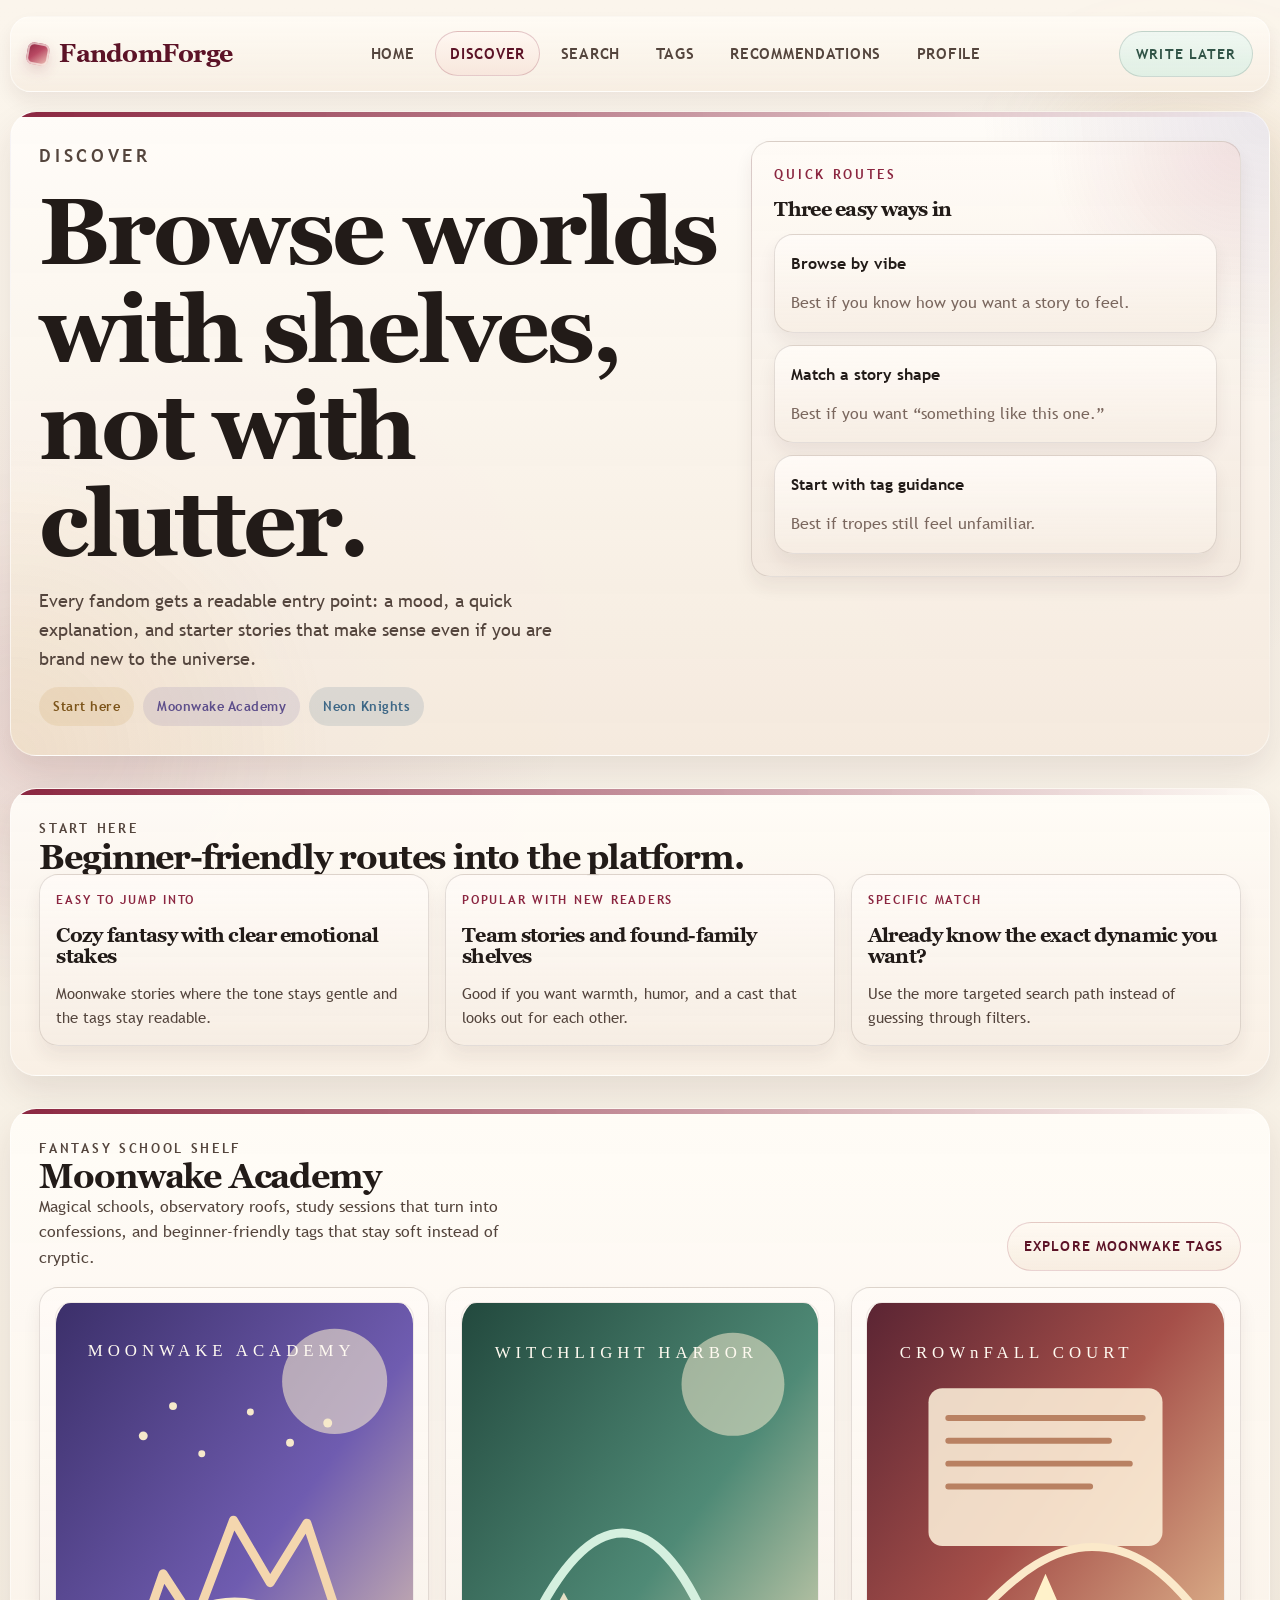
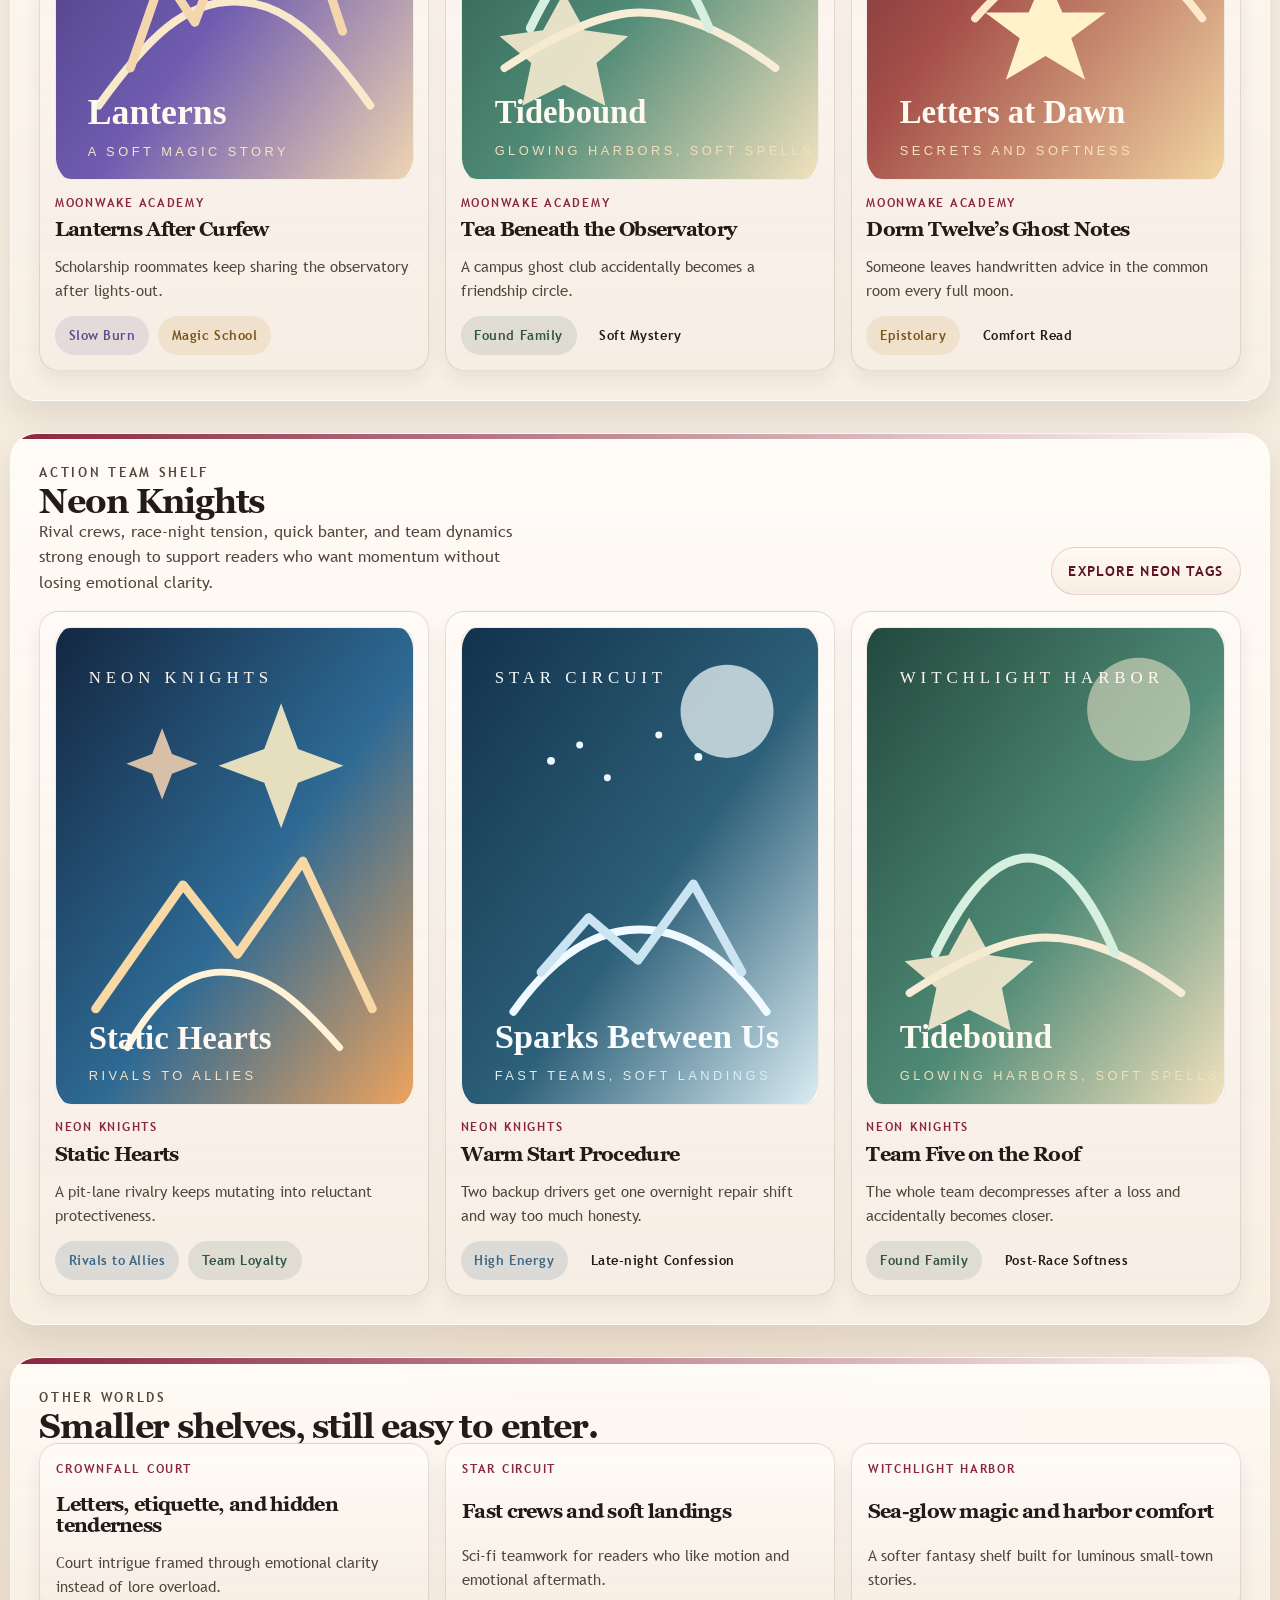
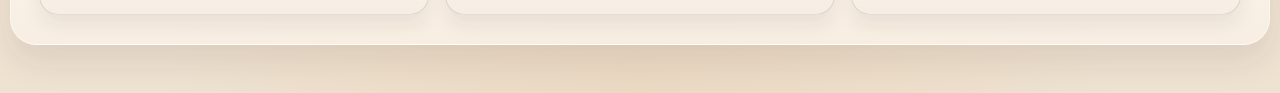
==== discover.html @ 16ec608e "feat(discover): add multi-fandom browse screen and beginner-friendly collection rows" ====
<!DOCTYPE html>
<html lang="en">
  <head>
    <meta charset="utf-8">
    <meta name="viewport" content="width=device-width, initial-scale=1">
    <title>FandomForge | Discover</title>
    <meta
      name="description"
      content="Discover curated fandoms, shelves, and entry paths inside the FandomForge prototype."
    >
    <meta name="theme-color" content="#8e2130">
    <link rel="icon" href="assets/icons/favicon.svg" type="image/svg+xml">
    <link rel="stylesheet" href="styles/main.css">
  </head>
  <body class="prototype-body page-discover">
    <a class="skip-link" href="#main">Skip to content</a>

    <div class="prototype-shell">
      <header class="app-topbar">
        <a class="brand-mark" href="index.html">FandomForge</a>
        <nav class="site-nav" aria-label="Primary">
          <a class="nav-link" href="index.html">Home</a>
          <a class="nav-link is-active" href="discover.html" aria-current="page">Discover</a>
          <a class="nav-link" href="search.html">Search</a>
          <a class="nav-link" href="tags.html">Tags</a>
          <a class="nav-link" href="recommendations.html">Recommendations</a>
          <a class="nav-link" href="profile.html">Profile</a>
        </nav>
        <a class="utility-cta" href="profile.html#write-later">Write later</a>
      </header>

      <main id="main" class="app-main">
        <section class="page-intro">
          <div class="hero-layout">
            <div class="hero-copy">
              <p class="page-kicker">Discover</p>
              <h1>Browse worlds with shelves, not with clutter.</h1>
              <p class="page-summary">
                Every fandom gets a readable entry point: a mood, a quick explanation, and starter
                stories that make sense even if you are brand new to the universe.
              </p>
              <div class="chip-row">
                <a class="chip chip--gold" href="#start-here">Start here</a>
                <a class="chip chip--lavender" href="#moonwake">Moonwake Academy</a>
                <a class="chip chip--sky" href="#neon-knights">Neon Knights</a>
              </div>
            </div>

            <aside class="hero-card">
              <p class="eyebrow">Quick routes</p>
              <h2>Three easy ways in</h2>
              <div class="stack-list">
                <a class="list-card" href="search-theme.html#cozy-results">
                  <strong>Browse by vibe</strong>
                  <span class="visually-muted">Best if you know how you want a story to feel.</span>
                </a>
                <a class="list-card" href="search-similar.html#specific-results">
                  <strong>Match a story shape</strong>
                  <span class="visually-muted">Best if you want “something like this one.”</span>
                </a>
                <a class="list-card" href="tags.html#new-to-tags">
                  <strong>Start with tag guidance</strong>
                  <span class="visually-muted">Best if tropes still feel unfamiliar.</span>
                </a>
              </div>
            </aside>
          </div>
        </section>

        <section id="start-here" class="page-band" aria-labelledby="starter-title">
          <div class="shelf-head">
            <div>
              <p class="eyebrow">Start Here</p>
              <h2 id="starter-title">Beginner-friendly routes into the platform.</h2>
            </div>
          </div>

          <div class="collection-grid">
            <a class="collection-card" href="search-theme.html#cozy-results">
              <p class="card-kicker">Easy to jump into</p>
              <h3>Cozy fantasy with clear emotional stakes</h3>
              <p class="card-copy">Moonwake stories where the tone stays gentle and the tags stay readable.</p>
            </a>
            <a class="collection-card" href="search-theme.html#found-family-results">
              <p class="card-kicker">Popular with new readers</p>
              <h3>Team stories and found-family shelves</h3>
              <p class="card-copy">Good if you want warmth, humor, and a cast that looks out for each other.</p>
            </a>
            <a class="collection-card" href="search-similar.html#specific-results">
              <p class="card-kicker">Specific match</p>
              <h3>Already know the exact dynamic you want?</h3>
              <p class="card-copy">Use the more targeted search path instead of guessing through filters.</p>
            </a>
          </div>
        </section>

        <section id="moonwake" class="page-block story-shelf" aria-labelledby="moonwake-title">
          <div class="shelf-head">
            <div>
              <p class="eyebrow">Fantasy School Shelf</p>
              <h2 id="moonwake-title">Moonwake Academy</h2>
              <p class="section-copy">
                Magical schools, observatory roofs, study sessions that turn into confessions, and
                beginner-friendly tags that stay soft instead of cryptic.
              </p>
            </div>
            <a class="button-link button-link--secondary" href="tags.html#magic-school">Explore Moonwake tags</a>
          </div>

          <div class="story-grid">
            <a class="story-card" href="story.html#moonwake-story">
              <div class="story-cover">
                <img src="assets/covers/cover-moonwake-lanterns.svg" alt="Cover art for Lanterns After Curfew">
              </div>
              <div class="story-title-row">
                <p class="story-kicker">Moonwake Academy</p>
                <h3>Lanterns After Curfew</h3>
              </div>
              <p class="story-copy">Scholarship roommates keep sharing the observatory after lights-out.</p>
              <div class="meta-pills">
                <span class="meta-pill chip--lavender">Slow Burn</span>
                <span class="meta-pill chip--gold">Magic School</span>
              </div>
            </a>
            <a class="story-card" href="story.html#moonwake-story">
              <div class="story-cover">
                <img src="assets/covers/cover-witchlight-tide.svg" alt="Cover art for Tea Beneath the Observatory">
              </div>
              <div class="story-title-row">
                <p class="story-kicker">Moonwake Academy</p>
                <h3>Tea Beneath the Observatory</h3>
              </div>
              <p class="story-copy">A campus ghost club accidentally becomes a friendship circle.</p>
              <div class="meta-pills">
                <span class="meta-pill chip--forest">Found Family</span>
                <span class="meta-pill">Soft Mystery</span>
              </div>
            </a>
            <a class="story-card" href="story.html#moonwake-story">
              <div class="story-cover">
                <img src="assets/covers/cover-crownfall-letters.svg" alt="Cover art for Dorm Twelve's Ghost Notes">
              </div>
              <div class="story-title-row">
                <p class="story-kicker">Moonwake Academy</p>
                <h3>Dorm Twelve&rsquo;s Ghost Notes</h3>
              </div>
              <p class="story-copy">Someone leaves handwritten advice in the common room every full moon.</p>
              <div class="meta-pills">
                <span class="meta-pill chip--gold">Epistolary</span>
                <span class="meta-pill">Comfort Read</span>
              </div>
            </a>
          </div>
        </section>

        <section id="neon-knights" class="page-block story-shelf" aria-labelledby="neon-title">
          <div class="shelf-head">
            <div>
              <p class="eyebrow">Action Team Shelf</p>
              <h2 id="neon-title">Neon Knights</h2>
              <p class="section-copy">
                Rival crews, race-night tension, quick banter, and team dynamics strong enough to
                support readers who want momentum without losing emotional clarity.
              </p>
            </div>
            <a class="button-link button-link--secondary" href="tags.html#team-rivalry">Explore Neon tags</a>
          </div>

          <div class="story-grid">
            <a class="story-card" href="story.html#neon-story">
              <div class="story-cover">
                <img src="assets/covers/cover-neon-rivalry.svg" alt="Cover art for Static Hearts">
              </div>
              <div class="story-title-row">
                <p class="story-kicker">Neon Knights</p>
                <h3>Static Hearts</h3>
              </div>
              <p class="story-copy">A pit-lane rivalry keeps mutating into reluctant protectiveness.</p>
              <div class="meta-pills">
                <span class="meta-pill chip--sky">Rivals to Allies</span>
                <span class="meta-pill chip--forest">Team Loyalty</span>
              </div>
            </a>
            <a class="story-card" href="story.html#neon-story">
              <div class="story-cover">
                <img src="assets/covers/cover-starcircuit-sparks.svg" alt="Cover art for Warm Start Procedure">
              </div>
              <div class="story-title-row">
                <p class="story-kicker">Neon Knights</p>
                <h3>Warm Start Procedure</h3>
              </div>
              <p class="story-copy">Two backup drivers get one overnight repair shift and way too much honesty.</p>
              <div class="meta-pills">
                <span class="meta-pill chip--sky">High Energy</span>
                <span class="meta-pill">Late-night Confession</span>
              </div>
            </a>
            <a class="story-card" href="story.html#neon-story">
              <div class="story-cover">
                <img src="assets/covers/cover-witchlight-tide.svg" alt="Cover art for Team Five on the Roof">
              </div>
              <div class="story-title-row">
                <p class="story-kicker">Neon Knights</p>
                <h3>Team Five on the Roof</h3>
              </div>
              <p class="story-copy">The whole team decompresses after a loss and accidentally becomes closer.</p>
              <div class="meta-pills">
                <span class="meta-pill chip--forest">Found Family</span>
                <span class="meta-pill">Post-Race Softness</span>
              </div>
            </a>
          </div>
        </section>

        <section class="page-panel" aria-labelledby="other-worlds-title">
          <div class="shelf-head">
            <div>
              <p class="eyebrow">Other Worlds</p>
              <h2 id="other-worlds-title">Smaller shelves, still easy to enter.</h2>
            </div>
          </div>

          <div class="collection-grid">
            <a id="crownfall-court" class="collection-card" href="search-theme.html#cozy-results">
              <p class="card-kicker">Crownfall Court</p>
              <h3>Letters, etiquette, and hidden tenderness</h3>
              <p class="card-copy">Court intrigue framed through emotional clarity instead of lore overload.</p>
            </a>
            <a id="star-circuit" class="collection-card" href="search-similar.html#specific-results">
              <p class="card-kicker">Star Circuit</p>
              <h3>Fast crews and soft landings</h3>
              <p class="card-copy">Sci-fi teamwork for readers who like motion and emotional aftermath.</p>
            </a>
            <a id="witchlight-harbor" class="collection-card" href="search-theme.html#cozy-results">
              <p class="card-kicker">Witchlight Harbor</p>
              <h3>Sea-glow magic and harbor comfort</h3>
              <p class="card-copy">A softer fantasy shelf built for luminous small-town stories.</p>
            </a>
          </div>
        </section>
      </main>

      <nav class="mobile-dock" aria-label="Primary">
        <a class="dock-link" href="index.html">Home</a>
        <a class="dock-link is-active" href="discover.html" aria-current="page">Discover</a>
        <a class="dock-link" href="search.html">Search</a>
        <a class="dock-link" href="tags.html">Tags</a>
        <a class="dock-link" href="recommendations.html">Recs</a>
        <a class="dock-link" href="profile.html">Profile</a>
      </nav>
    </div>
  </body>
</html>
---- styles/main.css ----
@font-face {
  font-family: "Concordia Serif";
  src: url("../assets/fonts/concordia-serif-regular.ttf") format("truetype");
  font-weight: 400;
  font-style: normal;
  font-display: swap;
}

@font-face {
  font-family: "Concordia Serif";
  src: url("../assets/fonts/concordia-serif-bold.ttf") format("truetype");
  font-weight: 700;
  font-style: normal;
  font-display: swap;
}

@font-face {
  font-family: "Forge Sans";
  src: url("../assets/fonts/concordia-sans-regular.ttf") format("truetype");
  font-weight: 400;
  font-style: normal;
  font-display: swap;
}

@font-face {
  font-family: "Forge Sans";
  src: url("../assets/fonts/concordia-sans-bold.ttf") format("truetype");
  font-weight: 700;
  font-style: normal;
  font-display: swap;
}

:root {
  --paper: #f6efe3;
  --paper-strong: #f0e5d1;
  --paper-deep: #e3d0b8;
  --surface: rgba(255, 251, 246, 0.88);
  --surface-strong: #fff9f2;
  --surface-muted: rgba(250, 243, 235, 0.92);
  --ink: #221b18;
  --ink-soft: #54453d;
  --ink-muted: #7a675e;
  --accent: #8b2640;
  --accent-deep: #5c1327;
  --accent-fade: rgba(139, 38, 64, 0.12);
  --forest: #315447;
  --forest-fade: rgba(49, 84, 71, 0.12);
  --gold: #c79242;
  --gold-fade: rgba(199, 146, 66, 0.14);
  --sky: #3d6786;
  --sky-fade: rgba(61, 103, 134, 0.14);
  --lavender: #7264a6;
  --lavender-fade: rgba(114, 100, 166, 0.14);
  --line: rgba(66, 47, 38, 0.14);
  --line-strong: rgba(66, 47, 38, 0.25);
  --shadow-lg: 0 28px 70px rgba(56, 34, 31, 0.14);
  --shadow-md: 0 16px 34px rgba(56, 34, 31, 0.1);
  --shadow-sm: 0 10px 18px rgba(56, 34, 31, 0.07);
  --radius-xl: 1.65rem;
  --radius-lg: 1.2rem;
  --radius-md: 0.9rem;
  --radius-sm: 0.55rem;
  --content-width: 78rem;
  --gutter: clamp(1rem, 2vw, 1.5rem);
  --section-gap: clamp(1.15rem, 2.6vw, 2rem);
  --display-size: clamp(2.9rem, 8vw, 5.9rem);
  --title-size: clamp(2rem, 5vw, 3.5rem);
  --heading-size: clamp(1.4rem, 3vw, 2.1rem);
  --subheading-size: clamp(1.05rem, 2vw, 1.28rem);
  --body-size: 1rem;
  --small-size: 0.9rem;
  --transition: 220ms ease;
}

*,
*::before,
*::after {
  box-sizing: border-box;
}

html {
  scroll-behavior: smooth;
}

body {
  margin: 0;
  min-height: 100vh;
  background:
    radial-gradient(circle at 15% 20%, rgba(139, 38, 64, 0.11), transparent 24rem),
    radial-gradient(circle at 85% 12%, rgba(61, 103, 134, 0.1), transparent 20rem),
    radial-gradient(circle at 50% 100%, rgba(199, 146, 66, 0.1), transparent 30rem),
    linear-gradient(180deg, #fbf5ec 0%, var(--paper) 52%, #efe2d1 100%);
  color: var(--ink);
  font-family: "Forge Sans", "Trebuchet MS", sans-serif;
  font-size: var(--body-size);
  line-height: 1.6;
  -webkit-font-smoothing: antialiased;
  text-rendering: optimizeLegibility;
}

body::before,
body::after {
  content: "";
  position: fixed;
  z-index: -1;
  pointer-events: none;
}

body::before {
  inset: auto auto 0 -8rem;
  width: 20rem;
  height: 20rem;
  border-radius: 50%;
  background: rgba(139, 38, 64, 0.08);
  filter: blur(4rem);
}

body::after {
  inset: 5rem -4rem auto auto;
  width: 18rem;
  height: 18rem;
  border-radius: 38% 62% 55% 45% / 35% 43% 57% 65%;
  background: rgba(199, 146, 66, 0.12);
  filter: blur(3rem);
}

img {
  display: block;
  max-width: 100%;
}

a {
  color: inherit;
}

p,
ul,
ol,
dl,
blockquote {
  margin: 0;
}

h1,
h2,
h3,
h4 {
  margin: 0;
  font-family: "Concordia Serif", Georgia, serif;
  font-weight: 700;
  line-height: 1.03;
  letter-spacing: -0.035em;
}

ul,
ol {
  padding-left: 1.25rem;
}

:focus-visible {
  outline: 3px solid rgba(139, 38, 64, 0.3);
  outline-offset: 0.2rem;
}

.skip-link {
  position: absolute;
  left: 1rem;
  top: -4rem;
  z-index: 20;
  padding: 0.8rem 1rem;
  border-radius: var(--radius-sm);
  background: var(--accent-deep);
  color: #fff8f1;
  text-decoration: none;
  transition: top var(--transition);
}

.skip-link:focus {
  top: 1rem;
}

.prototype-shell {
  width: min(100% - 1.2rem, calc(var(--content-width) + 1.2rem));
  margin: 0 auto;
  padding: 1rem 0 6.5rem;
}

.app-topbar {
  position: sticky;
  top: 0.65rem;
  z-index: 15;
  display: flex;
  align-items: center;
  justify-content: space-between;
  gap: 1rem;
  margin-bottom: 1.2rem;
  padding: 0.85rem 1rem;
  border: 1px solid rgba(255, 255, 255, 0.5);
  border-radius: calc(var(--radius-xl) - 0.35rem);
  background:
    linear-gradient(180deg, rgba(255, 251, 245, 0.93), rgba(246, 237, 225, 0.9));
  box-shadow: var(--shadow-sm);
  backdrop-filter: blur(0.9rem);
}

.brand-mark {
  display: inline-flex;
  align-items: center;
  gap: 0.7rem;
  color: var(--accent-deep);
  font-family: "Concordia Serif", Georgia, serif;
  font-size: 1.55rem;
  font-weight: 700;
  letter-spacing: -0.03em;
  text-decoration: none;
}

.brand-mark::before {
  content: "";
  width: 1.35rem;
  height: 1.35rem;
  border-radius: 0.4rem;
  background:
    linear-gradient(135deg, var(--accent) 0%, #b94963 45%, #f4d2c2 100%);
  box-shadow:
    inset 0 0 0 2px rgba(255, 249, 242, 0.65),
    0 0.3rem 0.85rem rgba(139, 38, 64, 0.18);
  transform: rotate(10deg);
}

.site-nav {
  display: none;
  align-items: center;
  gap: 0.3rem;
  flex-wrap: wrap;
}

.nav-link,
.dock-link {
  display: inline-flex;
  align-items: center;
  justify-content: center;
  min-height: 2.5rem;
  padding: 0.6rem 0.9rem;
  border: 1px solid transparent;
  border-radius: 999px;
  color: var(--ink-soft);
  font-size: 0.92rem;
  font-weight: 700;
  letter-spacing: 0.05em;
  text-decoration: none;
  text-transform: uppercase;
  transition:
    background-color var(--transition),
    border-color var(--transition),
    color var(--transition),
    transform var(--transition);
}

.nav-link:hover,
.nav-link:focus-visible,
.dock-link:hover,
.dock-link:focus-visible {
  color: var(--accent-deep);
  border-color: rgba(139, 38, 64, 0.2);
  background: var(--accent-fade);
  transform: translateY(-1px);
}

.nav-link.is-active,
.dock-link.is-active {
  color: var(--accent-deep);
  border-color: rgba(139, 38, 64, 0.22);
  background:
    linear-gradient(180deg, rgba(255, 247, 241, 0.95), rgba(247, 230, 220, 0.95));
}

.utility-cta {
  display: inline-flex;
  align-items: center;
  justify-content: center;
  min-height: 2.7rem;
  padding: 0.7rem 1rem;
  border: 1px solid rgba(49, 84, 71, 0.18);
  border-radius: 999px;
  background:
    linear-gradient(180deg, rgba(239, 247, 241, 0.96), rgba(222, 239, 228, 0.9));
  color: var(--forest);
  font-size: 0.86rem;
  font-weight: 700;
  letter-spacing: 0.08em;
  text-decoration: none;
  text-transform: uppercase;
  white-space: nowrap;
}

.utility-cta:hover,
.utility-cta:focus-visible {
  border-color: rgba(49, 84, 71, 0.32);
  background:
    linear-gradient(180deg, rgba(239, 247, 241, 1), rgba(214, 233, 221, 0.95));
}

.app-main {
  display: grid;
  gap: var(--section-gap);
}

.page-intro,
.page-panel,
.page-block,
.page-band {
  position: relative;
  overflow: hidden;
  padding: clamp(1.2rem, 2.6vw, 1.8rem);
  border: 1px solid rgba(255, 255, 255, 0.45);
  border-radius: var(--radius-xl);
  background:
    linear-gradient(180deg, rgba(255, 252, 247, 0.94), rgba(248, 239, 228, 0.9));
  box-shadow: var(--shadow-md);
}

.page-intro::before,
.page-panel::before,
.page-block::before,
.page-band::before {
  content: "";
  position: absolute;
  inset: 0 auto auto 0;
  width: 100%;
  height: 0.33rem;
  background: linear-gradient(90deg, var(--accent), rgba(139, 38, 64, 0));
}

.page-intro {
  display: grid;
  gap: 1rem;
  min-height: min(30rem, calc(100svh - 7rem));
  align-content: end;
  background:
    radial-gradient(circle at top right, rgba(114, 100, 166, 0.14), transparent 18rem),
    radial-gradient(circle at bottom left, rgba(199, 146, 66, 0.12), transparent 20rem),
    linear-gradient(180deg, rgba(255, 252, 248, 0.96), rgba(244, 233, 220, 0.92));
}

.page-kicker,
.eyebrow {
  color: var(--accent);
  font-size: 0.84rem;
  font-weight: 700;
  letter-spacing: 0.2em;
  text-transform: uppercase;
}

.page-intro h1,
.hero-copy h1 {
  max-width: 11ch;
  font-size: var(--display-size);
}

.page-summary,
.hero-copy p,
.panel-copy p {
  max-width: 60ch;
  color: var(--ink-soft);
  font-size: clamp(1.02rem, 1.7vw, 1.14rem);
}

.page-panel h2,
.page-block h2,
.page-band h2,
.section-title {
  font-size: var(--heading-size);
  color: var(--ink);
}

.section-copy {
  color: var(--ink-soft);
  max-width: 62ch;
}

.placeholder-stack,
.stack-list,
.chapter-list,
.comment-list,
.meta-list,
.tag-guide-list,
.badge-row,
.story-stat-grid,
.stat-grid,
.helper-stack {
  display: grid;
  gap: 0.75rem;
}

.placeholder-stack p,
.stack-list > *,
.chapter-item,
.comment-card,
.guide-card,
.list-card,
.stat-card,
.helper-card {
  padding: 0.95rem 1rem;
  border: 1px solid var(--line);
  border-radius: var(--radius-md);
  background: rgba(255, 249, 243, 0.82);
}

.hero-layout,
.split-layout,
.two-column,
.story-layout,
.profile-layout,
.results-head {
  display: grid;
  gap: 1rem;
}

.hero-card,
.spotlight-card,
.onboarding-card,
.fandom-card,
.story-card,
.result-card,
.profile-card,
.tag-group,
.collection-card,
.mood-card,
.chapter-item,
.comment-card,
.list-card,
.guide-card,
.detail-card,
.mini-panel {
  display: grid;
  gap: 0.85rem;
  padding: 1rem;
  border: 1px solid var(--line);
  border-radius: var(--radius-lg);
  background:
    linear-gradient(180deg, rgba(255, 251, 247, 0.96), rgba(246, 237, 227, 0.86));
  box-shadow: var(--shadow-sm);
}

.hero-card,
.spotlight-card,
.onboarding-card {
  padding: clamp(1rem, 2.6vw, 1.4rem);
}

.hero-card {
  background:
    radial-gradient(circle at top right, rgba(139, 38, 64, 0.12), transparent 12rem),
    linear-gradient(180deg, rgba(255, 251, 246, 0.97), rgba(243, 233, 223, 0.9));
}

.hero-copy,
.panel-copy {
  display: grid;
  gap: 0.85rem;
}

.pill-row,
.chip-row,
.tag-cloud,
.meta-pills,
.quick-links,
.badge-row {
  display: flex;
  flex-wrap: wrap;
  gap: 0.55rem;
}

.chip,
.tag-chip,
.meta-pill,
.badge-chip {
  display: inline-flex;
  align-items: center;
  justify-content: center;
  min-height: 2.2rem;
  padding: 0.5rem 0.8rem;
  border: 1px solid transparent;
  border-radius: 999px;
  font-size: 0.84rem;
  font-weight: 700;
  letter-spacing: 0.04em;
  text-decoration: none;
}

.chip,
.tag-chip {
  background: var(--accent-fade);
  color: var(--accent-deep);
}

.chip--forest {
  background: var(--forest-fade);
  color: var(--forest);
}

.chip--gold {
  background: var(--gold-fade);
  color: #7c541a;
}

.chip--sky {
  background: var(--sky-fade);
  color: var(--sky);
}

.chip--lavender {
  background: var(--lavender-fade);
  color: #5d4e8b;
}

.tag-chip:hover,
.tag-chip:focus-visible,
.chip:hover,
.chip:focus-visible {
  border-color: rgba(139, 38, 64, 0.18);
}

.shelf,
.story-shelf,
.collection-shelf,
.tag-section {
  display: grid;
  gap: 1rem;
}

.shelf-head,
.results-head,
.section-head {
  display: flex;
  flex-wrap: wrap;
  align-items: end;
  justify-content: space-between;
  gap: 0.7rem;
}

.shelf-head p,
.section-head p {
  color: var(--ink-soft);
}

.shelf-grid,
.story-grid,
.fandom-grid,
.collection-grid,
.results-grid,
.comment-grid,
.profile-grid,
.mood-grid,
.tag-groups {
  display: grid;
  gap: 1rem;
}

.story-card {
  padding: 0.9rem;
  text-decoration: none;
  color: inherit;
  transition: transform var(--transition), box-shadow var(--transition), border-color var(--transition);
}

.story-card:hover,
.story-card:focus-visible,
.fandom-card:hover,
.fandom-card:focus-visible,
.collection-card:hover,
.collection-card:focus-visible,
.mood-card:hover,
.mood-card:focus-visible {
  transform: translateY(-2px);
  border-color: rgba(139, 38, 64, 0.24);
  box-shadow: var(--shadow-md);
}

.collection-card,
.mood-card,
.list-card {
  color: inherit;
  text-decoration: none;
}

.story-cover,
.hero-illustration,
.avatar-wrap,
.crest-wrap {
  overflow: hidden;
  border-radius: calc(var(--radius-lg) - 0.2rem);
  border: 1px solid rgba(66, 47, 38, 0.08);
  background: #fffaf5;
}

.story-cover img,
.hero-illustration img,
.avatar-wrap img,
.crest-wrap img {
  width: 100%;
  height: auto;
}

.story-card h3,
.fandom-card h3,
.collection-card h3,
.mood-card h3,
.profile-card h3,
.tag-group h3,
.hero-card h2,
.spotlight-card h2 {
  font-size: var(--subheading-size);
  color: var(--ink);
}

.story-kicker,
.card-kicker,
.fandom-badge,
.result-kicker {
  color: var(--accent);
  font-size: 0.78rem;
  font-weight: 700;
  letter-spacing: 0.14em;
  text-transform: uppercase;
}

.story-title-row,
.fandom-head,
.result-head {
  display: grid;
  gap: 0.35rem;
}

.story-meta,
.card-meta,
.result-meta,
.fandom-meta,
.profile-meta {
  color: var(--ink-muted);
  font-size: 0.92rem;
}

.story-copy,
.result-copy,
.fandom-copy,
.card-copy {
  color: var(--ink-soft);
  font-size: 0.95rem;
}

.fandom-card {
  position: relative;
  overflow: hidden;
  text-decoration: none;
  color: inherit;
}

.fandom-card::after {
  content: "";
  position: absolute;
  inset: auto -1.8rem -1.8rem auto;
  width: 8rem;
  height: 8rem;
  border-radius: 50%;
  background: rgba(255, 255, 255, 0.32);
}

.fandom-card--moonwake {
  background:
    radial-gradient(circle at top right, rgba(114, 100, 166, 0.18), transparent 13rem),
    linear-gradient(180deg, rgba(247, 243, 255, 0.98), rgba(231, 224, 250, 0.92));
}

.fandom-card--neon {
  background:
    radial-gradient(circle at top right, rgba(61, 103, 134, 0.18), transparent 12rem),
    linear-gradient(180deg, rgba(240, 247, 255, 0.98), rgba(220, 235, 246, 0.92));
}

.fandom-card--crownfall {
  background:
    radial-gradient(circle at top right, rgba(199, 146, 66, 0.16), transparent 12rem),
    linear-gradient(180deg, rgba(255, 248, 238, 0.98), rgba(247, 231, 206, 0.92));
}

.fandom-card--star {
  background:
    radial-gradient(circle at top right, rgba(61, 103, 134, 0.16), transparent 12rem),
    linear-gradient(180deg, rgba(239, 248, 252, 0.98), rgba(215, 232, 243, 0.92));
}

.fandom-card--witchlight {
  background:
    radial-gradient(circle at top right, rgba(49, 84, 71, 0.18), transparent 12rem),
    linear-gradient(180deg, rgba(242, 251, 246, 0.98), rgba(220, 238, 229, 0.92));
}

.result-card {
  padding: 1rem;
}

.detail-card,
.note-box {
  padding: 1rem;
  border: 1px solid var(--line);
  border-radius: var(--radius-lg);
  background: rgba(255, 250, 245, 0.9);
}

.note-box {
  background: var(--forest-fade);
  color: var(--forest);
}

.chapter-item {
  grid-template-columns: auto 1fr auto;
  align-items: center;
}

.chapter-count {
  color: var(--accent);
  font-family: "Concordia Serif", Georgia, serif;
  font-size: 1.3rem;
  font-weight: 700;
}

.chapter-item a {
  color: var(--accent-deep);
  font-weight: 700;
  text-decoration: none;
}

.avatar-wrap {
  width: 6.2rem;
  height: 6.2rem;
  border-radius: 1.2rem;
}

.stat-grid {
  grid-template-columns: repeat(2, minmax(0, 1fr));
}

.stat-card strong,
.big-number,
.metric-value {
  color: var(--accent-deep);
  font-family: "Concordia Serif", Georgia, serif;
  font-size: clamp(1.7rem, 4vw, 2.6rem);
  line-height: 1;
}

.stat-card span,
.metric-label {
  color: var(--ink-muted);
  font-size: 0.92rem;
  text-transform: uppercase;
  letter-spacing: 0.08em;
}

.mobile-dock {
  position: fixed;
  left: 50%;
  bottom: 0.7rem;
  z-index: 16;
  display: grid;
  grid-template-columns: repeat(6, minmax(0, 1fr));
  gap: 0.4rem;
  width: min(100% - 0.8rem, 32rem);
  padding: 0.5rem;
  border: 1px solid rgba(255, 255, 255, 0.42);
  border-radius: 1.2rem;
  background:
    linear-gradient(180deg, rgba(255, 251, 246, 0.94), rgba(242, 233, 222, 0.92));
  box-shadow: var(--shadow-md);
  backdrop-filter: blur(0.9rem);
  transform: translateX(-50%);
}

.dock-link {
  min-height: 2.9rem;
  padding: 0.55rem 0.3rem;
  font-size: 0.72rem;
}

.empty-card {
  padding: 1rem;
  border: 1px dashed var(--line-strong);
  border-radius: var(--radius-md);
  color: var(--ink-muted);
}

.visually-muted {
  color: var(--ink-muted);
}

.button-link {
  display: inline-flex;
  align-items: center;
  justify-content: center;
  min-height: 2.8rem;
  padding: 0.75rem 1rem;
  border: 1px solid rgba(139, 38, 64, 0.18);
  border-radius: 999px;
  background:
    linear-gradient(180deg, rgba(139, 38, 64, 0.96), rgba(109, 23, 47, 0.94));
  color: #fff8f0;
  font-size: 0.88rem;
  font-weight: 700;
  letter-spacing: 0.08em;
  text-decoration: none;
  text-transform: uppercase;
  transition:
    background-color var(--transition),
    border-color var(--transition),
    transform var(--transition);
}

.button-link:hover,
.button-link:focus-visible {
  transform: translateY(-1px);
}

.button-link--secondary {
  background:
    linear-gradient(180deg, rgba(255, 250, 243, 0.96), rgba(247, 236, 223, 0.9));
  color: var(--accent-deep);
}

.action-row,
.profile-preview {
  display: flex;
  flex-wrap: wrap;
  gap: 0.8rem;
  align-items: center;
}

.profile-preview {
  align-items: stretch;
}

.story-cover img {
  aspect-ratio: 18 / 24;
  object-fit: cover;
}

.avatar-wrap {
  flex-shrink: 0;
}

.progress-track {
  width: 100%;
  height: 0.5rem;
  border-radius: 999px;
  background: rgba(66, 47, 38, 0.08);
  overflow: hidden;
}

.progress-fill {
  display: block;
  height: 100%;
  border-radius: inherit;
  background: linear-gradient(90deg, var(--accent), #c66078);
}

.progress-fill--sky {
  background: linear-gradient(90deg, var(--sky), #67a4d0);
}

.progress-fill--gold {
  background: linear-gradient(90deg, #b77a2c, #dfb16c);
}

@media (min-width: 62rem) {
  .site-nav {
    display: flex;
  }

  .mobile-dock {
    display: none;
  }

  .prototype-shell {
    padding-bottom: 3rem;
  }

  .hero-layout,
  .split-layout,
  .results-head,
  .story-layout,
  .profile-layout {
    grid-template-columns: minmax(0, 1.35fr) minmax(18rem, 0.95fr);
    align-items: start;
  }

  .two-column {
    grid-template-columns: repeat(2, minmax(0, 1fr));
  }

  .shelf-grid,
  .story-grid,
  .collection-grid,
  .results-grid,
  .profile-grid,
  .mood-grid {
    grid-template-columns: repeat(3, minmax(0, 1fr));
  }

  .fandom-grid {
    grid-template-columns: repeat(5, minmax(0, 1fr));
  }

  .tag-groups {
    grid-template-columns: repeat(2, minmax(0, 1fr));
  }

  .comment-grid {
    grid-template-columns: repeat(2, minmax(0, 1fr));
  }
}

@media (max-width: 61.99rem) {
  .app-topbar {
    top: 0.5rem;
    padding: 0.8rem;
  }

  .utility-cta {
    display: none;
  }

  .page-intro {
    min-height: auto;
  }
}

@media (max-width: 40rem) {
  .prototype-shell {
    width: min(100% - 0.5rem, calc(var(--content-width) + 0.5rem));
    padding-top: 0.5rem;
  }

  .app-topbar {
    margin-bottom: 0.9rem;
    border-radius: 1.1rem;
  }

  .brand-mark {
    font-size: 1.32rem;
  }

  .page-intro,
  .page-panel,
  .page-block,
  .page-band {
    padding: 1rem;
    border-radius: 1.1rem;
  }

  .page-intro h1,
  .hero-copy h1 {
    max-width: none;
  }

  .story-grid,
  .shelf-grid,
  .collection-grid,
  .results-grid,
  .comment-grid,
  .profile-grid,
  .mood-grid,
  .tag-groups,
  .stat-grid,
  .fandom-grid {
    grid-template-columns: 1fr;
  }

  .chapter-item {
    grid-template-columns: 1fr;
    gap: 0.5rem;
  }
}

@media (prefers-reduced-motion: reduce) {
  html {
    scroll-behavior: auto;
  }

  *,
  *::before,
  *::after {
    animation-duration: 0ms !important;
    animation-iteration-count: 1 !important;
    transition-duration: 0ms !important;
  }
}
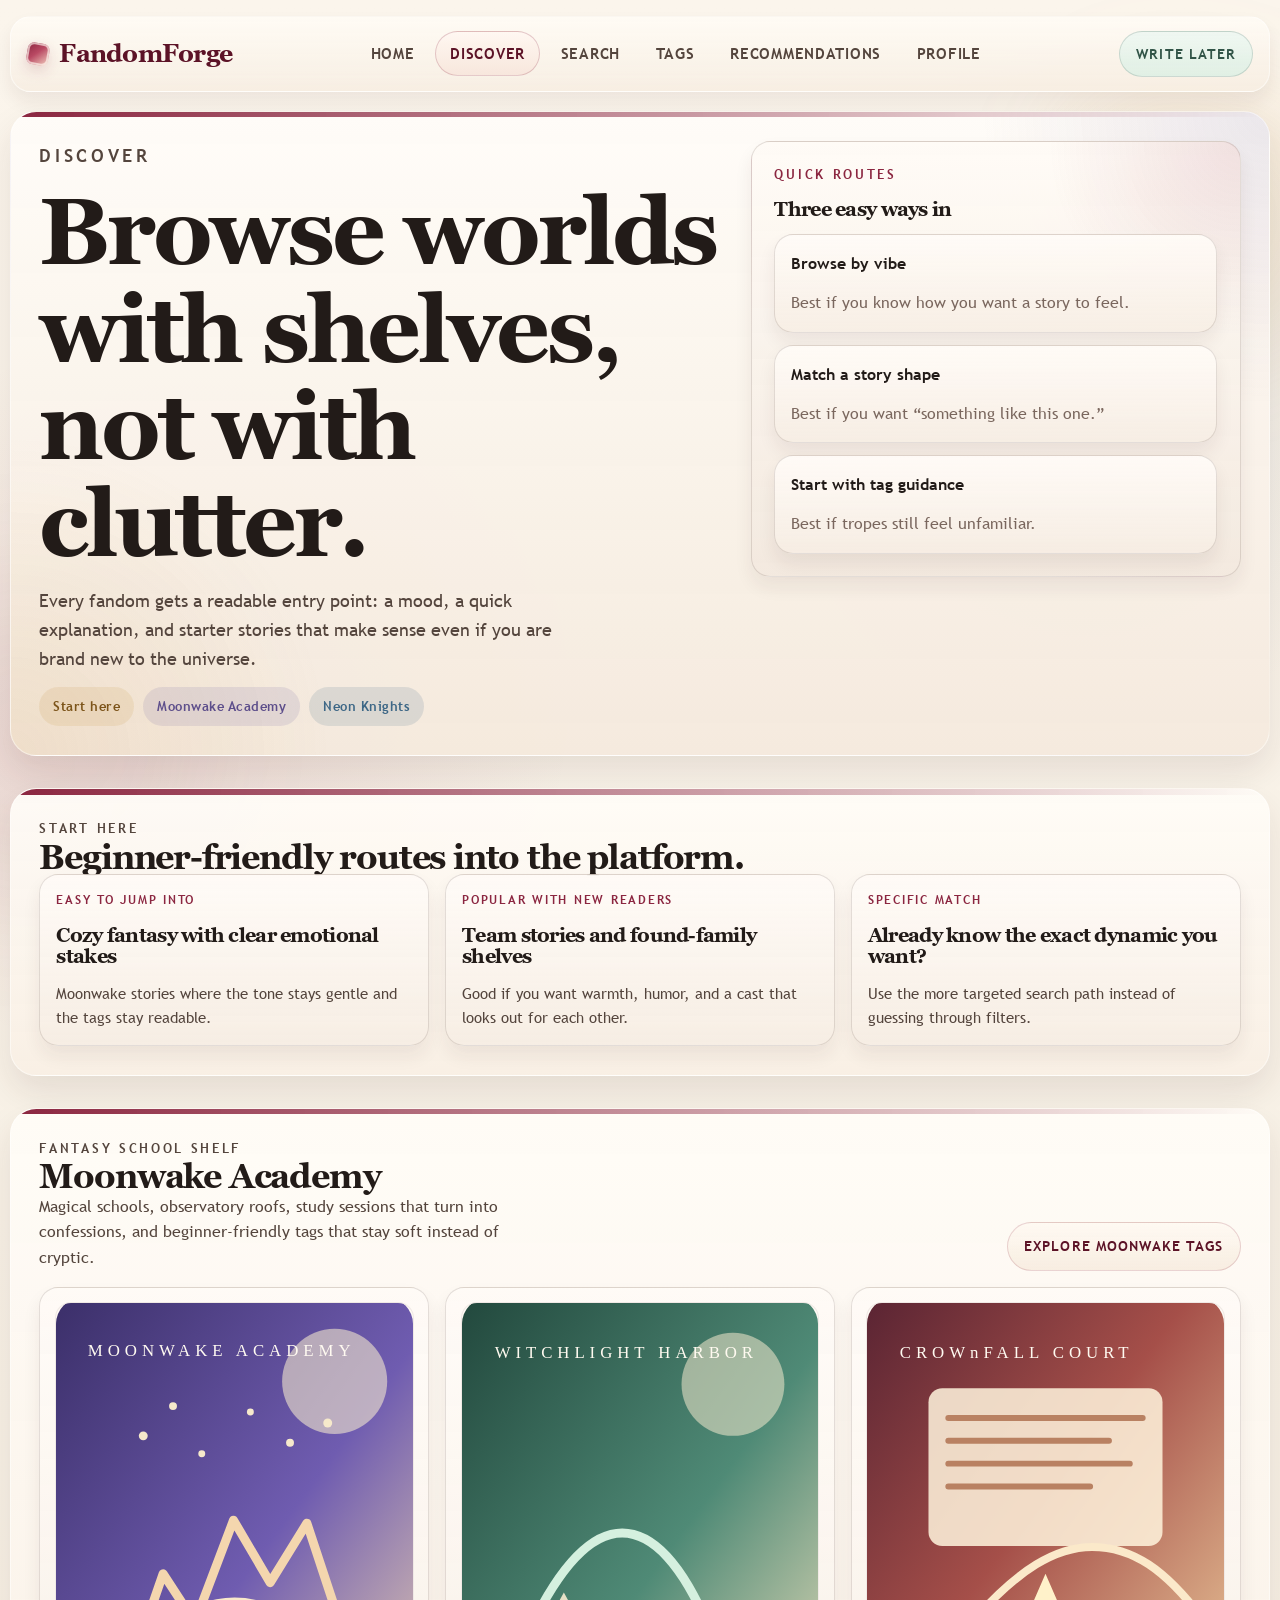
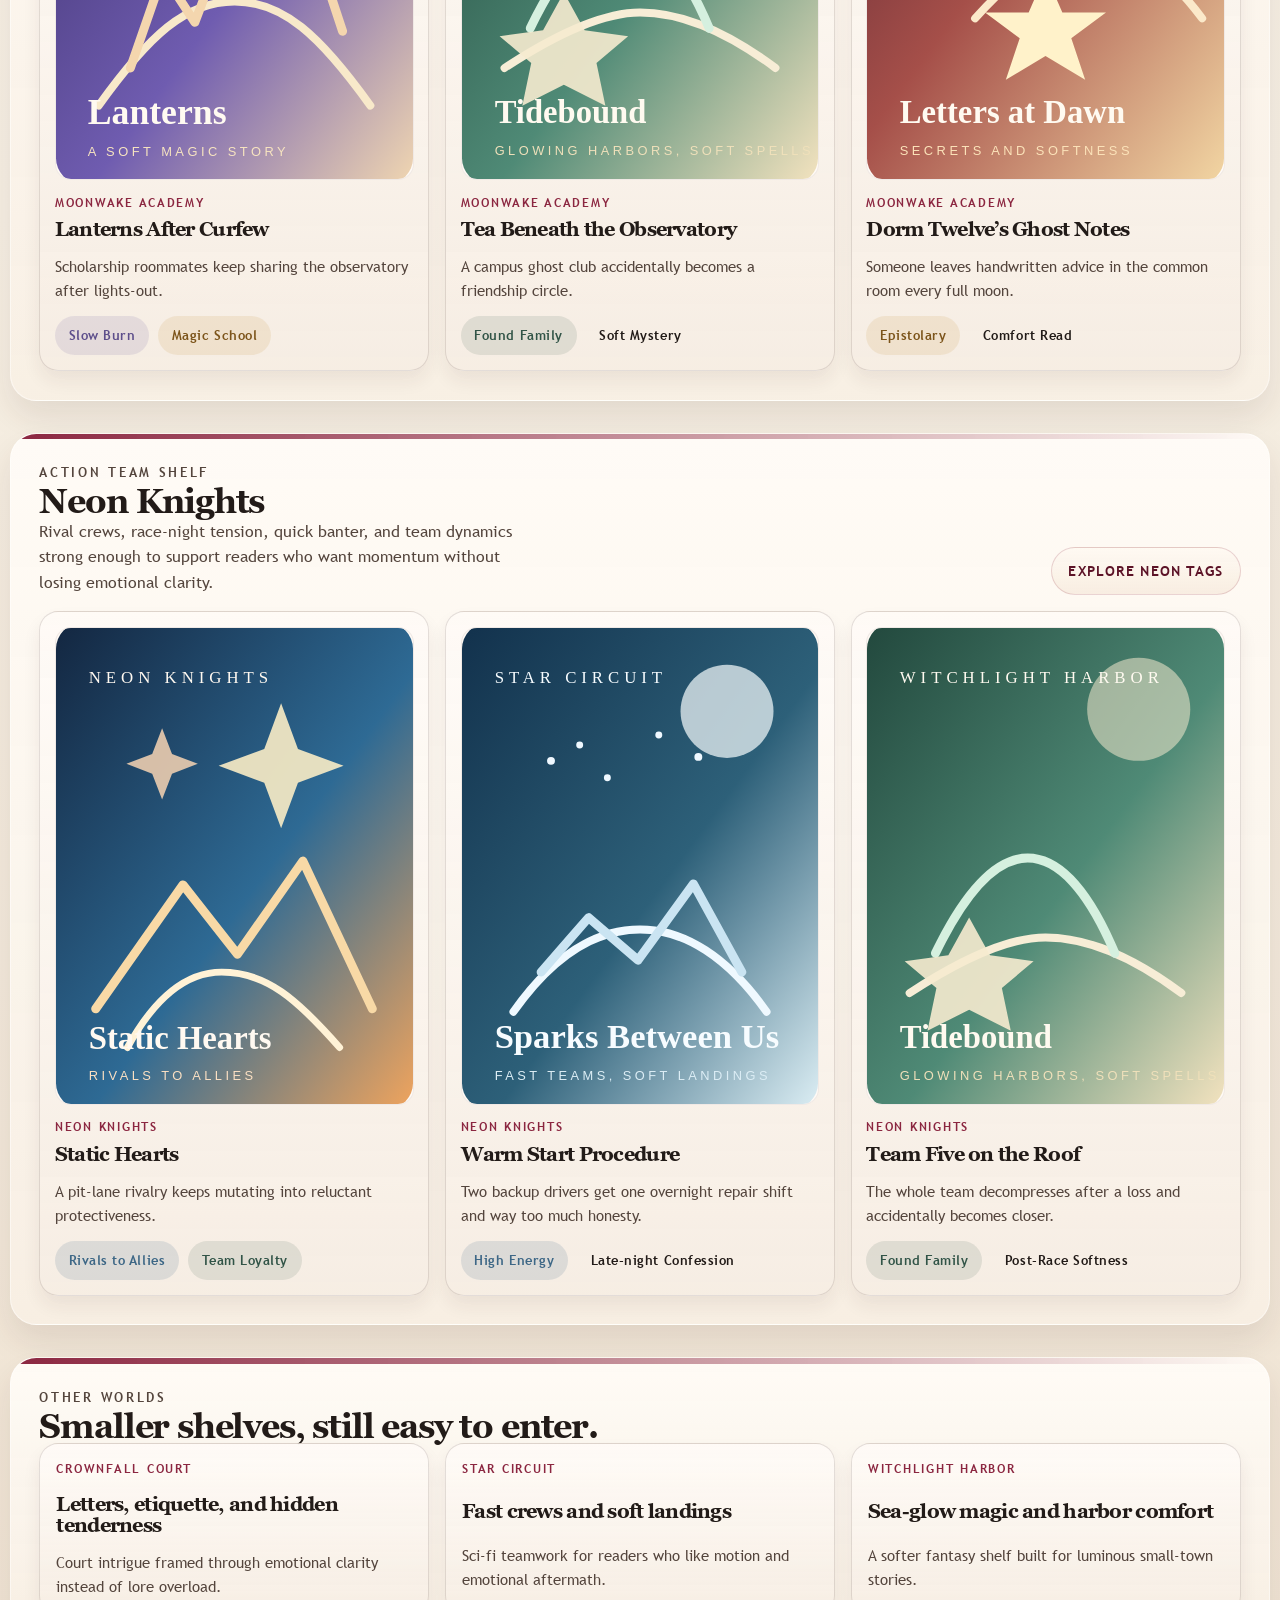
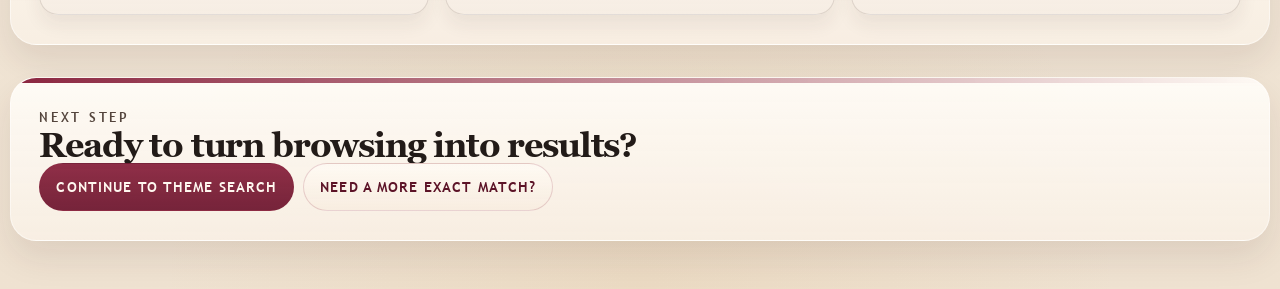
==== commit c47b66ef: "feat(nav): wire all cards, chips, fandom links, and cross-screen navigation paths" ====
--- a/discover.html
+++ b/discover.html
@@ -238,6 +238,19 @@
             </a>
           </div>
         </section>
+
+        <section class="page-panel">
+          <div class="shelf-head">
+            <div>
+              <p class="eyebrow">Next Step</p>
+              <h2>Ready to turn browsing into results?</h2>
+            </div>
+          </div>
+          <div class="quick-links">
+            <a class="button-link" href="search-theme.html#theme-results">Continue to theme search</a>
+            <a class="button-link button-link--secondary" href="search-similar.html#specific-results">Need a more exact match?</a>
+          </div>
+        </section>
       </main>
 
       <nav class="mobile-dock" aria-label="Primary">
--- a/styles/main.css
+++ b/styles/main.css
@@ -179,6 +179,12 @@
   top: 1rem;
 }
 
+section[id],
+article[id],
+div[id] {
+  scroll-margin-top: 6rem;
+}
+
 .prototype-shell {
   width: min(100% - 1.2rem, calc(var(--content-width) + 1.2rem));
   margin: 0 auto;
@@ -872,6 +878,36 @@
   background: linear-gradient(90deg, #b77a2c, #dfb16c);
 }
 
+.search-shell {
+  display: grid;
+  gap: 0.85rem;
+}
+
+.search-field {
+  min-height: 3.5rem;
+  padding: 1rem 1.1rem;
+  border: 1px solid rgba(66, 47, 38, 0.14);
+  border-radius: 1rem;
+  background: rgba(255, 251, 246, 0.92);
+  color: var(--ink-soft);
+  font-size: 1rem;
+  box-shadow: inset 0 1px 0 rgba(255, 255, 255, 0.7);
+}
+
+.match-note {
+  color: var(--accent-deep);
+  font-size: 0.92rem;
+  line-height: 1.45;
+}
+
+.match-score {
+  color: var(--forest);
+  font-size: 0.82rem;
+  font-weight: 700;
+  letter-spacing: 0.14em;
+  text-transform: uppercase;
+}
+
 @media (min-width: 62rem) {
   .site-nav {
     display: flex;
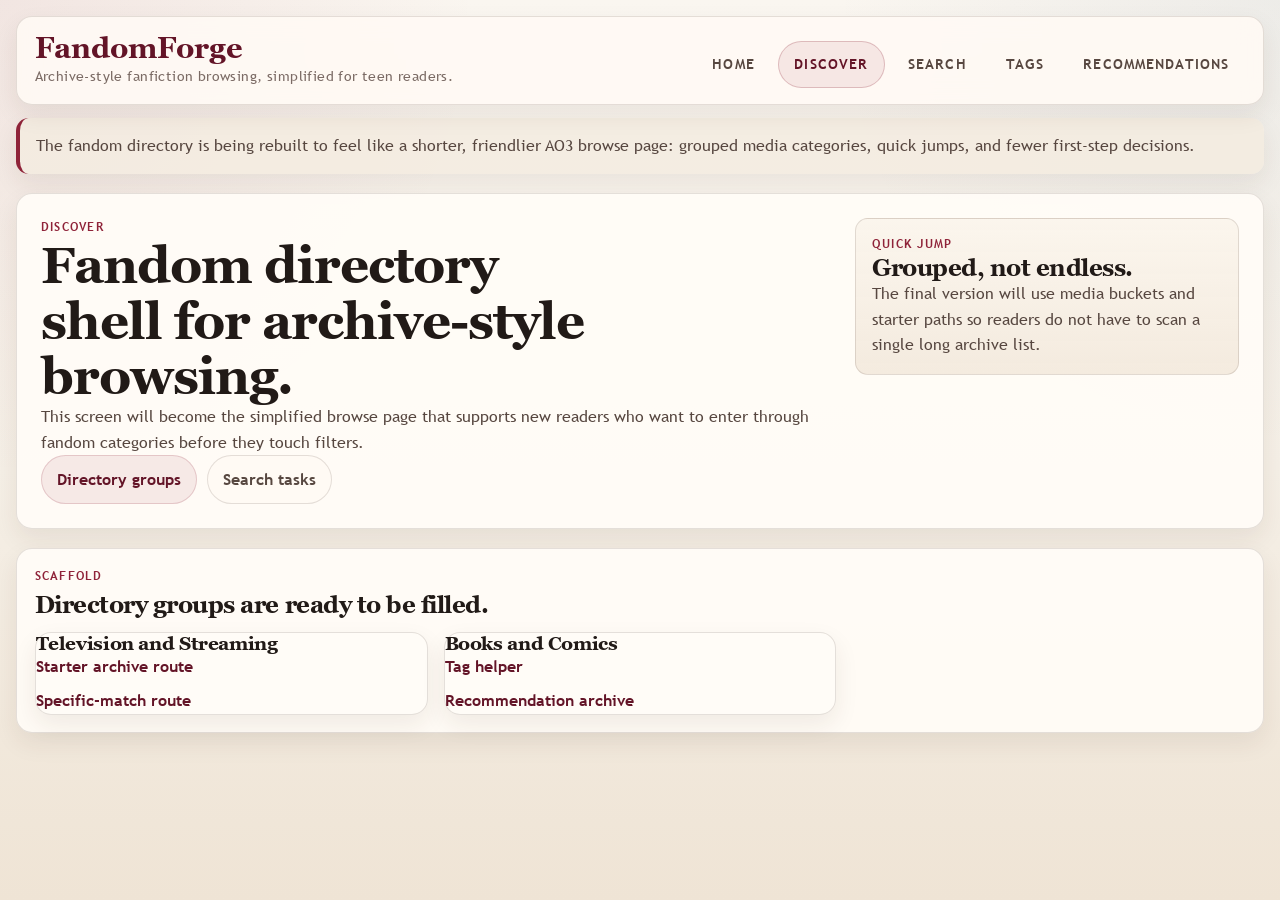
==== commit f531cf7d: "feat(shell): establish shared archive-style shell and page scaffolding" ====
--- a/discover.html
+++ b/discover.html
@@ -3,264 +3,87 @@
   <head>
     <meta charset="utf-8">
     <meta name="viewport" content="width=device-width, initial-scale=1">
-    <title>FandomForge | Discover</title>
+    <title>FandomForge | Fandom Directory</title>
     <meta
       name="description"
-      content="Discover curated fandoms, shelves, and entry paths inside the FandomForge prototype."
+      content="Simplified fandom directory for the AO3-derived FandomForge archive prototype."
     >
-    <meta name="theme-color" content="#8e2130">
+    <meta name="theme-color" content="#8f2339">
     <link rel="icon" href="assets/icons/favicon.svg" type="image/svg+xml">
     <link rel="stylesheet" href="styles/main.css">
   </head>
-  <body class="prototype-body page-discover">
+  <body class="page-discover">
     <a class="skip-link" href="#main">Skip to content</a>
 
     <div class="prototype-shell">
       <header class="app-topbar">
-        <a class="brand-mark" href="index.html">FandomForge</a>
+        <div class="brand-lockup">
+          <a class="brand-mark" href="index.html">FandomForge</a>
+          <p class="brand-meta">Archive-style fanfiction browsing, simplified for teen readers.</p>
+        </div>
         <nav class="site-nav" aria-label="Primary">
           <a class="nav-link" href="index.html">Home</a>
           <a class="nav-link is-active" href="discover.html" aria-current="page">Discover</a>
           <a class="nav-link" href="search.html">Search</a>
           <a class="nav-link" href="tags.html">Tags</a>
           <a class="nav-link" href="recommendations.html">Recommendations</a>
-          <a class="nav-link" href="profile.html">Profile</a>
         </nav>
-        <a class="utility-cta" href="profile.html#write-later">Write later</a>
       </header>
 
+      <p class="archive-notice">
+        The fandom directory is being rebuilt to feel like a shorter, friendlier AO3 browse page:
+        grouped media categories, quick jumps, and fewer first-step decisions.
+      </p>
+
       <main id="main" class="app-main">
-        <section class="page-intro">
-          <div class="hero-layout">
-            <div class="hero-copy">
-              <p class="page-kicker">Discover</p>
-              <h1>Browse worlds with shelves, not with clutter.</h1>
-              <p class="page-summary">
-                Every fandom gets a readable entry point: a mood, a quick explanation, and starter
-                stories that make sense even if you are brand new to the universe.
-              </p>
-              <div class="chip-row">
-                <a class="chip chip--gold" href="#start-here">Start here</a>
-                <a class="chip chip--lavender" href="#moonwake">Moonwake Academy</a>
-                <a class="chip chip--sky" href="#neon-knights">Neon Knights</a>
-              </div>
-            </div>
-
-            <aside class="hero-card">
-              <p class="eyebrow">Quick routes</p>
-              <h2>Three easy ways in</h2>
-              <div class="stack-list">
-                <a class="list-card" href="search-theme.html#cozy-results">
-                  <strong>Browse by vibe</strong>
-                  <span class="visually-muted">Best if you know how you want a story to feel.</span>
-                </a>
-                <a class="list-card" href="search-similar.html#specific-results">
-                  <strong>Match a story shape</strong>
-                  <span class="visually-muted">Best if you want “something like this one.”</span>
-                </a>
-                <a class="list-card" href="tags.html#new-to-tags">
-                  <strong>Start with tag guidance</strong>
-                  <span class="visually-muted">Best if tropes still feel unfamiliar.</span>
-                </a>
-              </div>
-            </aside>
-          </div>
-        </section>
-
-        <section id="start-here" class="page-band" aria-labelledby="starter-title">
-          <div class="shelf-head">
-            <div>
-              <p class="eyebrow">Start Here</p>
-              <h2 id="starter-title">Beginner-friendly routes into the platform.</h2>
+        <section class="page-hero">
+          <div>
+            <p class="page-kicker">Discover</p>
+            <h1 class="page-title">Fandom directory shell for archive-style browsing.</h1>
+            <p class="page-summary">
+              This screen will become the simplified browse page that supports new readers who want
+              to enter through fandom categories before they touch filters.
+            </p>
+            <div class="quick-jump">
+              <a class="chip" href="#directory-groups">Directory groups</a>
+              <a class="chip chip--muted" href="search.html">Search tasks</a>
             </div>
           </div>
 
-          <div class="collection-grid">
-            <a class="collection-card" href="search-theme.html#cozy-results">
-              <p class="card-kicker">Easy to jump into</p>
-              <h3>Cozy fantasy with clear emotional stakes</h3>
-              <p class="card-copy">Moonwake stories where the tone stays gentle and the tags stay readable.</p>
-            </a>
-            <a class="collection-card" href="search-theme.html#found-family-results">
-              <p class="card-kicker">Popular with new readers</p>
-              <h3>Team stories and found-family shelves</h3>
-              <p class="card-copy">Good if you want warmth, humor, and a cast that looks out for each other.</p>
-            </a>
-            <a class="collection-card" href="search-similar.html#specific-results">
-              <p class="card-kicker">Specific match</p>
-              <h3>Already know the exact dynamic you want?</h3>
-              <p class="card-copy">Use the more targeted search path instead of guessing through filters.</p>
-            </a>
-          </div>
+          <aside class="search-panel">
+            <p class="eyebrow">Quick jump</p>
+            <h2>Grouped, not endless.</h2>
+            <p class="muted-note">
+              The final version will use media buckets and starter paths so readers do not have to
+              scan a single long archive list.
+            </p>
+          </aside>
         </section>
 
-        <section id="moonwake" class="page-block story-shelf" aria-labelledby="moonwake-title">
-          <div class="shelf-head">
-            <div>
-              <p class="eyebrow">Fantasy School Shelf</p>
-              <h2 id="moonwake-title">Moonwake Academy</h2>
-              <p class="section-copy">
-                Magical schools, observatory roofs, study sessions that turn into confessions, and
-                beginner-friendly tags that stay soft instead of cryptic.
-              </p>
-            </div>
-            <a class="button-link button-link--secondary" href="tags.html#magic-school">Explore Moonwake tags</a>
+        <section id="directory-groups" class="page-section" aria-labelledby="directory-shell-title">
+          <div class="section-heading">
+            <p class="eyebrow">Scaffold</p>
+            <h2 id="directory-shell-title">Directory groups are ready to be filled.</h2>
           </div>
 
-          <div class="story-grid">
-            <a class="story-card" href="story.html#moonwake-story">
-              <div class="story-cover">
-                <img src="assets/covers/cover-moonwake-lanterns.svg" alt="Cover art for Lanterns After Curfew">
-              </div>
-              <div class="story-title-row">
-                <p class="story-kicker">Moonwake Academy</p>
-                <h3>Lanterns After Curfew</h3>
-              </div>
-              <p class="story-copy">Scholarship roommates keep sharing the observatory after lights-out.</p>
-              <div class="meta-pills">
-                <span class="meta-pill chip--lavender">Slow Burn</span>
-                <span class="meta-pill chip--gold">Magic School</span>
-              </div>
-            </a>
-            <a class="story-card" href="story.html#moonwake-story">
-              <div class="story-cover">
-                <img src="assets/covers/cover-witchlight-tide.svg" alt="Cover art for Tea Beneath the Observatory">
-              </div>
-              <div class="story-title-row">
-                <p class="story-kicker">Moonwake Academy</p>
-                <h3>Tea Beneath the Observatory</h3>
-              </div>
-              <p class="story-copy">A campus ghost club accidentally becomes a friendship circle.</p>
-              <div class="meta-pills">
-                <span class="meta-pill chip--forest">Found Family</span>
-                <span class="meta-pill">Soft Mystery</span>
-              </div>
-            </a>
-            <a class="story-card" href="story.html#moonwake-story">
-              <div class="story-cover">
-                <img src="assets/covers/cover-crownfall-letters.svg" alt="Cover art for Dorm Twelve's Ghost Notes">
-              </div>
-              <div class="story-title-row">
-                <p class="story-kicker">Moonwake Academy</p>
-                <h3>Dorm Twelve&rsquo;s Ghost Notes</h3>
-              </div>
-              <p class="story-copy">Someone leaves handwritten advice in the common room every full moon.</p>
-              <div class="meta-pills">
-                <span class="meta-pill chip--gold">Epistolary</span>
-                <span class="meta-pill">Comfort Read</span>
-              </div>
-            </a>
-          </div>
-        </section>
-
-        <section id="neon-knights" class="page-block story-shelf" aria-labelledby="neon-title">
-          <div class="shelf-head">
-            <div>
-              <p class="eyebrow">Action Team Shelf</p>
-              <h2 id="neon-title">Neon Knights</h2>
-              <p class="section-copy">
-                Rival crews, race-night tension, quick banter, and team dynamics strong enough to
-                support readers who want momentum without losing emotional clarity.
-              </p>
-            </div>
-            <a class="button-link button-link--secondary" href="tags.html#team-rivalry">Explore Neon tags</a>
-          </div>
-
-          <div class="story-grid">
-            <a class="story-card" href="story.html#neon-story">
-              <div class="story-cover">
-                <img src="assets/covers/cover-neon-rivalry.svg" alt="Cover art for Static Hearts">
-              </div>
-              <div class="story-title-row">
-                <p class="story-kicker">Neon Knights</p>
-                <h3>Static Hearts</h3>
-              </div>
-              <p class="story-copy">A pit-lane rivalry keeps mutating into reluctant protectiveness.</p>
-              <div class="meta-pills">
-                <span class="meta-pill chip--sky">Rivals to Allies</span>
-                <span class="meta-pill chip--forest">Team Loyalty</span>
-              </div>
-            </a>
-            <a class="story-card" href="story.html#neon-story">
-              <div class="story-cover">
-                <img src="assets/covers/cover-starcircuit-sparks.svg" alt="Cover art for Warm Start Procedure">
-              </div>
-              <div class="story-title-row">
-                <p class="story-kicker">Neon Knights</p>
-                <h3>Warm Start Procedure</h3>
-              </div>
-              <p class="story-copy">Two backup drivers get one overnight repair shift and way too much honesty.</p>
-              <div class="meta-pills">
-                <span class="meta-pill chip--sky">High Energy</span>
-                <span class="meta-pill">Late-night Confession</span>
-              </div>
-            </a>
-            <a class="story-card" href="story.html#neon-story">
-              <div class="story-cover">
-                <img src="assets/covers/cover-witchlight-tide.svg" alt="Cover art for Team Five on the Roof">
-              </div>
-              <div class="story-title-row">
-                <p class="story-kicker">Neon Knights</p>
-                <h3>Team Five on the Roof</h3>
-              </div>
-              <p class="story-copy">The whole team decompresses after a loss and accidentally becomes closer.</p>
-              <div class="meta-pills">
-                <span class="meta-pill chip--forest">Found Family</span>
-                <span class="meta-pill">Post-Race Softness</span>
-              </div>
-            </a>
-          </div>
-        </section>
-
-        <section class="page-panel" aria-labelledby="other-worlds-title">
-          <div class="shelf-head">
-            <div>
-              <p class="eyebrow">Other Worlds</p>
-              <h2 id="other-worlds-title">Smaller shelves, still easy to enter.</h2>
-            </div>
-          </div>
-
-          <div class="collection-grid">
-            <a id="crownfall-court" class="collection-card" href="search-theme.html#cozy-results">
-              <p class="card-kicker">Crownfall Court</p>
-              <h3>Letters, etiquette, and hidden tenderness</h3>
-              <p class="card-copy">Court intrigue framed through emotional clarity instead of lore overload.</p>
-            </a>
-            <a id="star-circuit" class="collection-card" href="search-similar.html#specific-results">
-              <p class="card-kicker">Star Circuit</p>
-              <h3>Fast crews and soft landings</h3>
-              <p class="card-copy">Sci-fi teamwork for readers who like motion and emotional aftermath.</p>
-            </a>
-            <a id="witchlight-harbor" class="collection-card" href="search-theme.html#cozy-results">
-              <p class="card-kicker">Witchlight Harbor</p>
-              <h3>Sea-glow magic and harbor comfort</h3>
-              <p class="card-copy">A softer fantasy shelf built for luminous small-town stories.</p>
-            </a>
-          </div>
-        </section>
-
-        <section class="page-panel">
-          <div class="shelf-head">
-            <div>
-              <p class="eyebrow">Next Step</p>
-              <h2>Ready to turn browsing into results?</h2>
-            </div>
-          </div>
-          <div class="quick-links">
-            <a class="button-link" href="search-theme.html#theme-results">Continue to theme search</a>
-            <a class="button-link button-link--secondary" href="search-similar.html#specific-results">Need a more exact match?</a>
+          <div class="directory-columns">
+            <article class="directory-group">
+              <h3>Television and Streaming</h3>
+              <ul class="directory-list">
+                <li><a href="search-theme.html">Starter archive route</a></li>
+                <li><a href="search-similar.html">Specific-match route</a></li>
+              </ul>
+            </article>
+            <article class="directory-group">
+              <h3>Books and Comics</h3>
+              <ul class="directory-list">
+                <li><a href="tags.html">Tag helper</a></li>
+                <li><a href="recommendations.html">Recommendation archive</a></li>
+              </ul>
+            </article>
           </div>
         </section>
       </main>
-
-      <nav class="mobile-dock" aria-label="Primary">
-        <a class="dock-link" href="index.html">Home</a>
-        <a class="dock-link is-active" href="discover.html" aria-current="page">Discover</a>
-        <a class="dock-link" href="search.html">Search</a>
-        <a class="dock-link" href="tags.html">Tags</a>
-        <a class="dock-link" href="recommendations.html">Recs</a>
-        <a class="dock-link" href="profile.html">Profile</a>
-      </nav>
     </div>
   </body>
 </html>
--- a/styles/main.css
+++ b/styles/main.css
@@ -31,45 +31,31 @@
 }
 
 :root {
-  --paper: #f6efe3;
-  --paper-strong: #f0e5d1;
-  --paper-deep: #e3d0b8;
-  --surface: rgba(255, 251, 246, 0.88);
-  --surface-strong: #fff9f2;
-  --surface-muted: rgba(250, 243, 235, 0.92);
-  --ink: #221b18;
-  --ink-soft: #54453d;
-  --ink-muted: #7a675e;
-  --accent: #8b2640;
-  --accent-deep: #5c1327;
-  --accent-fade: rgba(139, 38, 64, 0.12);
-  --forest: #315447;
-  --forest-fade: rgba(49, 84, 71, 0.12);
-  --gold: #c79242;
-  --gold-fade: rgba(199, 146, 66, 0.14);
-  --sky: #3d6786;
-  --sky-fade: rgba(61, 103, 134, 0.14);
-  --lavender: #7264a6;
-  --lavender-fade: rgba(114, 100, 166, 0.14);
-  --line: rgba(66, 47, 38, 0.14);
-  --line-strong: rgba(66, 47, 38, 0.25);
-  --shadow-lg: 0 28px 70px rgba(56, 34, 31, 0.14);
-  --shadow-md: 0 16px 34px rgba(56, 34, 31, 0.1);
-  --shadow-sm: 0 10px 18px rgba(56, 34, 31, 0.07);
-  --radius-xl: 1.65rem;
-  --radius-lg: 1.2rem;
-  --radius-md: 0.9rem;
+  --paper: #f5efe6;
+  --paper-strong: #ece2d3;
+  --surface: rgba(255, 252, 247, 0.94);
+  --surface-muted: rgba(244, 236, 225, 0.88);
+  --ink: #211a17;
+  --ink-soft: #574740;
+  --ink-muted: #7b6b65;
+  --accent: #8f2339;
+  --accent-deep: #631427;
+  --accent-soft: rgba(143, 35, 57, 0.1);
+  --pine: #335046;
+  --pine-soft: rgba(51, 80, 70, 0.1);
+  --gold: #b6863f;
+  --gold-soft: rgba(182, 134, 63, 0.12);
+  --sky: #476883;
+  --sky-soft: rgba(71, 104, 131, 0.11);
+  --line: rgba(74, 55, 47, 0.15);
+  --line-strong: rgba(74, 55, 47, 0.28);
+  --shadow-sm: 0 10px 25px rgba(58, 38, 31, 0.08);
+  --shadow-md: 0 20px 45px rgba(58, 38, 31, 0.12);
+  --radius-lg: 1rem;
+  --radius-md: 0.8rem;
   --radius-sm: 0.55rem;
   --content-width: 78rem;
-  --gutter: clamp(1rem, 2vw, 1.5rem);
-  --section-gap: clamp(1.15rem, 2.6vw, 2rem);
-  --display-size: clamp(2.9rem, 8vw, 5.9rem);
-  --title-size: clamp(2rem, 5vw, 3.5rem);
-  --heading-size: clamp(1.4rem, 3vw, 2.1rem);
-  --subheading-size: clamp(1.05rem, 2vw, 1.28rem);
-  --body-size: 1rem;
-  --small-size: 0.9rem;
-  --transition: 220ms ease;
+  --transition: 180ms ease;
 }
 
 *,
@@ -86,42 +72,15 @@
   margin: 0;
   min-height: 100vh;
   background:
-    radial-gradient(circle at 15% 20%, rgba(139, 38, 64, 0.11), transparent 24rem),
-    radial-gradient(circle at 85% 12%, rgba(61, 103, 134, 0.1), transparent 20rem),
-    radial-gradient(circle at 50% 100%, rgba(199, 146, 66, 0.1), transparent 30rem),
-    linear-gradient(180deg, #fbf5ec 0%, var(--paper) 52%, #efe2d1 100%);
+    radial-gradient(circle at top left, rgba(143, 35, 57, 0.08), transparent 30rem),
+    radial-gradient(circle at top right, rgba(71, 104, 131, 0.07), transparent 28rem),
+    linear-gradient(180deg, #faf6f0 0%, var(--paper) 52%, #efe4d5 100%);
   color: var(--ink);
-  font-family: "Forge Sans", "Trebuchet MS", sans-serif;
-  font-size: var(--body-size);
+  font-family: "Forge Sans", "Segoe UI", sans-serif;
+  font-size: 1rem;
   line-height: 1.6;
   -webkit-font-smoothing: antialiased;
   text-rendering: optimizeLegibility;
-}
-
-body::before,
-body::after {
-  content: "";
-  position: fixed;
-  z-index: -1;
-  pointer-events: none;
-}
-
-body::before {
-  inset: auto auto 0 -8rem;
-  width: 20rem;
-  height: 20rem;
-  border-radius: 50%;
-  background: rgba(139, 38, 64, 0.08);
-  filter: blur(4rem);
-}
-
-body::after {
-  inset: 5rem -4rem auto auto;
-  width: 18rem;
-  height: 18rem;
-  border-radius: 38% 62% 55% 45% / 35% 43% 57% 65%;
-  background: rgba(199, 146, 66, 0.12);
-  filter: blur(3rem);
 }
 
 img {
@@ -137,29 +96,31 @@
 ul,
 ol,
 dl,
-blockquote {
-  margin: 0;
-}
-
+blockquote,
 h1,
 h2,
 h3,
 h4 {
   margin: 0;
+}
+
+h1,
+h2,
+h3,
+h4 {
   font-family: "Concordia Serif", Georgia, serif;
-  font-weight: 700;
-  line-height: 1.03;
-  letter-spacing: -0.035em;
+  line-height: 1.08;
+  letter-spacing: -0.02em;
 }
 
 ul,
 ol {
-  padding-left: 1.25rem;
+  padding-left: 1.2rem;
 }
 
 :focus-visible {
-  outline: 3px solid rgba(139, 38, 64, 0.3);
-  outline-offset: 0.2rem;
+  outline: 3px solid rgba(143, 35, 57, 0.32);
+  outline-offset: 0.18rem;
 }
 
 .skip-link {
@@ -179,842 +140,562 @@
   top: 1rem;
 }
 
-section[id],
-article[id],
-div[id] {
-  scroll-margin-top: 6rem;
-}
-
 .prototype-shell {
-  width: min(100% - 1.2rem, calc(var(--content-width) + 1.2rem));
+  width: min(calc(100% - 1rem), var(--content-width));
   margin: 0 auto;
-  padding: 1rem 0 6.5rem;
+  padding: 1rem 0 2.5rem;
 }
 
 .app-topbar {
   position: sticky;
-  top: 0.65rem;
-  z-index: 15;
-  display: flex;
-  align-items: center;
-  justify-content: space-between;
-  gap: 1rem;
-  margin-bottom: 1.2rem;
-  padding: 0.85rem 1rem;
-  border: 1px solid rgba(255, 255, 255, 0.5);
-  border-radius: calc(var(--radius-xl) - 0.35rem);
-  background:
-    linear-gradient(180deg, rgba(255, 251, 245, 0.93), rgba(246, 237, 225, 0.9));
-  box-shadow: var(--shadow-sm);
-  backdrop-filter: blur(0.9rem);
-}
-
-.brand-mark {
-  display: inline-flex;
-  align-items: center;
-  gap: 0.7rem;
-  color: var(--accent-deep);
-  font-family: "Concordia Serif", Georgia, serif;
-  font-size: 1.55rem;
-  font-weight: 700;
-  letter-spacing: -0.03em;
-  text-decoration: none;
-}
-
-.brand-mark::before {
-  content: "";
-  width: 1.35rem;
-  height: 1.35rem;
-  border-radius: 0.4rem;
-  background:
-    linear-gradient(135deg, var(--accent) 0%, #b94963 45%, #f4d2c2 100%);
-  box-shadow:
-    inset 0 0 0 2px rgba(255, 249, 242, 0.65),
-    0 0.3rem 0.85rem rgba(139, 38, 64, 0.18);
-  transform: rotate(10deg);
-}
-
-.site-nav {
-  display: none;
-  align-items: center;
-  gap: 0.3rem;
-  flex-wrap: wrap;
-}
-
-.nav-link,
-.dock-link {
-  display: inline-flex;
-  align-items: center;
-  justify-content: center;
-  min-height: 2.5rem;
-  padding: 0.6rem 0.9rem;
-  border: 1px solid transparent;
-  border-radius: 999px;
-  color: var(--ink-soft);
-  font-size: 0.92rem;
-  font-weight: 700;
-  letter-spacing: 0.05em;
-  text-decoration: none;
-  text-transform: uppercase;
-  transition:
-    background-color var(--transition),
-    border-color var(--transition),
-    color var(--transition),
-    transform var(--transition);
-}
-
-.nav-link:hover,
-.nav-link:focus-visible,
-.dock-link:hover,
-.dock-link:focus-visible {
-  color: var(--accent-deep);
-  border-color: rgba(139, 38, 64, 0.2);
-  background: var(--accent-fade);
-  transform: translateY(-1px);
-}
-
-.nav-link.is-active,
-.dock-link.is-active {
-  color: var(--accent-deep);
-  border-color: rgba(139, 38, 64, 0.22);
-  background:
-    linear-gradient(180deg, rgba(255, 247, 241, 0.95), rgba(247, 230, 220, 0.95));
-}
-
-.utility-cta {
-  display: inline-flex;
-  align-items: center;
-  justify-content: center;
-  min-height: 2.7rem;
-  padding: 0.7rem 1rem;
-  border: 1px solid rgba(49, 84, 71, 0.18);
-  border-radius: 999px;
-  background:
-    linear-gradient(180deg, rgba(239, 247, 241, 0.96), rgba(222, 239, 228, 0.9));
-  color: var(--forest);
-  font-size: 0.86rem;
-  font-weight: 700;
-  letter-spacing: 0.08em;
-  text-decoration: none;
-  text-transform: uppercase;
-  white-space: nowrap;
-}
-
-.utility-cta:hover,
-.utility-cta:focus-visible {
-  border-color: rgba(49, 84, 71, 0.32);
-  background:
-    linear-gradient(180deg, rgba(239, 247, 241, 1), rgba(214, 233, 221, 0.95));
-}
-
-.app-main {
-  display: grid;
-  gap: var(--section-gap);
-}
-
-.page-intro,
-.page-panel,
-.page-block,
-.page-band {
-  position: relative;
-  overflow: hidden;
-  padding: clamp(1.2rem, 2.6vw, 1.8rem);
-  border: 1px solid rgba(255, 255, 255, 0.45);
-  border-radius: var(--radius-xl);
-  background:
-    linear-gradient(180deg, rgba(255, 252, 247, 0.94), rgba(248, 239, 228, 0.9));
-  box-shadow: var(--shadow-md);
-}
-
-.page-intro::before,
-.page-panel::before,
-.page-block::before,
-.page-band::before {
-  content: "";
-  position: absolute;
-  inset: 0 auto auto 0;
-  width: 100%;
-  height: 0.33rem;
-  background: linear-gradient(90deg, var(--accent), rgba(139, 38, 64, 0));
-}
-
-.page-intro {
-  display: grid;
-  gap: 1rem;
-  min-height: min(30rem, calc(100svh - 7rem));
-  align-content: end;
-  background:
-    radial-gradient(circle at top right, rgba(114, 100, 166, 0.14), transparent 18rem),
-    radial-gradient(circle at bottom left, rgba(199, 146, 66, 0.12), transparent 20rem),
-    linear-gradient(180deg, rgba(255, 252, 248, 0.96), rgba(244, 233, 220, 0.92));
-}
-
-.page-kicker,
-.eyebrow {
-  color: var(--accent);
-  font-size: 0.84rem;
-  font-weight: 700;
-  letter-spacing: 0.2em;
-  text-transform: uppercase;
-}
-
-.page-intro h1,
-.hero-copy h1 {
-  max-width: 11ch;
-  font-size: var(--display-size);
-}
-
-.page-summary,
-.hero-copy p,
-.panel-copy p {
-  max-width: 60ch;
-  color: var(--ink-soft);
-  font-size: clamp(1.02rem, 1.7vw, 1.14rem);
-}
-
-.page-panel h2,
-.page-block h2,
-.page-band h2,
-.section-title {
-  font-size: var(--heading-size);
-  color: var(--ink);
-}
-
-.section-copy {
-  color: var(--ink-soft);
-  max-width: 62ch;
-}
-
-.placeholder-stack,
-.stack-list,
-.chapter-list,
-.comment-list,
-.meta-list,
-.tag-guide-list,
-.badge-row,
-.story-stat-grid,
-.stat-grid,
-.helper-stack {
-  display: grid;
-  gap: 0.75rem;
-}
-
-.placeholder-stack p,
-.stack-list > *,
-.chapter-item,
-.comment-card,
-.guide-card,
-.list-card,
-.stat-card,
-.helper-card {
-  padding: 0.95rem 1rem;
-  border: 1px solid var(--line);
-  border-radius: var(--radius-md);
-  background: rgba(255, 249, 243, 0.82);
-}
-
-.hero-layout,
-.split-layout,
-.two-column,
-.story-layout,
-.profile-layout,
-.results-head {
-  display: grid;
-  gap: 1rem;
-}
-
-.hero-card,
-.spotlight-card,
-.onboarding-card,
-.fandom-card,
-.story-card,
-.result-card,
-.profile-card,
-.tag-group,
-.collection-card,
-.mood-card,
-.chapter-item,
-.comment-card,
-.list-card,
-.guide-card,
-.detail-card,
-.mini-panel {
-  display: grid;
-  gap: 0.85rem;
-  padding: 1rem;
-  border: 1px solid var(--line);
-  border-radius: var(--radius-lg);
-  background:
-    linear-gradient(180deg, rgba(255, 251, 247, 0.96), rgba(246, 237, 227, 0.86));
-  box-shadow: var(--shadow-sm);
-}
-
-.hero-card,
-.spotlight-card,
-.onboarding-card {
-  padding: clamp(1rem, 2.6vw, 1.4rem);
-}
-
-.hero-card {
-  background:
-    radial-gradient(circle at top right, rgba(139, 38, 64, 0.12), transparent 12rem),
-    linear-gradient(180deg, rgba(255, 251, 246, 0.97), rgba(243, 233, 223, 0.9));
-}
-
-.hero-copy,
-.panel-copy {
-  display: grid;
-  gap: 0.85rem;
-}
-
-.pill-row,
-.chip-row,
-.tag-cloud,
-.meta-pills,
-.quick-links,
-.badge-row {
-  display: flex;
-  flex-wrap: wrap;
-  gap: 0.55rem;
-}
-
-.chip,
-.tag-chip,
-.meta-pill,
-.badge-chip {
-  display: inline-flex;
-  align-items: center;
-  justify-content: center;
-  min-height: 2.2rem;
-  padding: 0.5rem 0.8rem;
-  border: 1px solid transparent;
-  border-radius: 999px;
-  font-size: 0.84rem;
-  font-weight: 700;
-  letter-spacing: 0.04em;
-  text-decoration: none;
-}
-
-.chip,
-.tag-chip {
-  background: var(--accent-fade);
-  color: var(--accent-deep);
-}
-
-.chip--forest {
-  background: var(--forest-fade);
-  color: var(--forest);
-}
-
-.chip--gold {
-  background: var(--gold-fade);
-  color: #7c541a;
-}
-
-.chip--sky {
-  background: var(--sky-fade);
-  color: var(--sky);
-}
-
-.chip--lavender {
-  background: var(--lavender-fade);
-  color: #5d4e8b;
-}
-
-.tag-chip:hover,
-.tag-chip:focus-visible,
-.chip:hover,
-.chip:focus-visible {
-  border-color: rgba(139, 38, 64, 0.18);
-}
-
-.shelf,
-.story-shelf,
-.collection-shelf,
-.tag-section {
-  display: grid;
-  gap: 1rem;
-}
-
-.shelf-head,
-.results-head,
-.section-head {
+  top: 0.75rem;
+  z-index: 10;
   display: flex;
   flex-wrap: wrap;
   align-items: end;
   justify-content: space-between;
-  gap: 0.7rem;
-}
-
-.shelf-head p,
-.section-head p {
-  color: var(--ink-soft);
-}
-
-.shelf-grid,
-.story-grid,
-.fandom-grid,
-.collection-grid,
-.results-grid,
-.comment-grid,
-.profile-grid,
-.mood-grid,
-.tag-groups {
-  display: grid;
-  gap: 1rem;
-}
-
-.story-card {
-  padding: 0.9rem;
-  text-decoration: none;
-  color: inherit;
-  transition: transform var(--transition), box-shadow var(--transition), border-color var(--transition);
-}
-
-.story-card:hover,
-.story-card:focus-visible,
-.fandom-card:hover,
-.fandom-card:focus-visible,
-.collection-card:hover,
-.collection-card:focus-visible,
-.mood-card:hover,
-.mood-card:focus-visible {
-  transform: translateY(-2px);
-  border-color: rgba(139, 38, 64, 0.24);
-  box-shadow: var(--shadow-md);
-}
-
-.collection-card,
-.mood-card,
-.list-card {
-  color: inherit;
-  text-decoration: none;
-}
-
-.story-cover,
-.hero-illustration,
-.avatar-wrap,
-.crest-wrap {
-  overflow: hidden;
-  border-radius: calc(var(--radius-lg) - 0.2rem);
-  border: 1px solid rgba(66, 47, 38, 0.08);
-  background: #fffaf5;
-}
-
-.story-cover img,
-.hero-illustration img,
-.avatar-wrap img,
-.crest-wrap img {
-  width: 100%;
-  height: auto;
-}
-
-.story-card h3,
-.fandom-card h3,
-.collection-card h3,
-.mood-card h3,
-.profile-card h3,
-.tag-group h3,
-.hero-card h2,
-.spotlight-card h2 {
-  font-size: var(--subheading-size);
-  color: var(--ink);
-}
-
-.story-kicker,
-.card-kicker,
-.fandom-badge,
-.result-kicker {
-  color: var(--accent);
-  font-size: 0.78rem;
-  font-weight: 700;
-  letter-spacing: 0.14em;
-  text-transform: uppercase;
-}
-
-.story-title-row,
-.fandom-head,
-.result-head {
-  display: grid;
-  gap: 0.35rem;
-}
-
-.story-meta,
-.card-meta,
-.result-meta,
-.fandom-meta,
-.profile-meta {
-  color: var(--ink-muted);
-  font-size: 0.92rem;
-}
-
-.story-copy,
-.result-copy,
-.fandom-copy,
-.card-copy {
-  color: var(--ink-soft);
-  font-size: 0.95rem;
-}
-
-.fandom-card {
-  position: relative;
-  overflow: hidden;
-  text-decoration: none;
-  color: inherit;
-}
-
-.fandom-card::after {
-  content: "";
-  position: absolute;
-  inset: auto -1.8rem -1.8rem auto;
-  width: 8rem;
-  height: 8rem;
-  border-radius: 50%;
-  background: rgba(255, 255, 255, 0.32);
-}
-
-.fandom-card--moonwake {
-  background:
-    radial-gradient(circle at top right, rgba(114, 100, 166, 0.18), transparent 13rem),
-    linear-gradient(180deg, rgba(247, 243, 255, 0.98), rgba(231, 224, 250, 0.92));
-}
-
-.fandom-card--neon {
-  background:
-    radial-gradient(circle at top right, rgba(61, 103, 134, 0.18), transparent 12rem),
-    linear-gradient(180deg, rgba(240, 247, 255, 0.98), rgba(220, 235, 246, 0.92));
-}
-
-.fandom-card--crownfall {
-  background:
-    radial-gradient(circle at top right, rgba(199, 146, 66, 0.16), transparent 12rem),
-    linear-gradient(180deg, rgba(255, 248, 238, 0.98), rgba(247, 231, 206, 0.92));
-}
-
-.fandom-card--star {
-  background:
-    radial-gradient(circle at top right, rgba(61, 103, 134, 0.16), transparent 12rem),
-    linear-gradient(180deg, rgba(239, 248, 252, 0.98), rgba(215, 232, 243, 0.92));
-}
-
-.fandom-card--witchlight {
-  background:
-    radial-gradient(circle at top right, rgba(49, 84, 71, 0.18), transparent 12rem),
-    linear-gradient(180deg, rgba(242, 251, 246, 0.98), rgba(220, 238, 229, 0.92));
-}
-
-.result-card {
-  padding: 1rem;
-}
-
-.detail-card,
-.note-box {
-  padding: 1rem;
+  gap: 1rem 1.5rem;
+  padding: 1rem 1.1rem;
   border: 1px solid var(--line);
   border-radius: var(--radius-lg);
-  background: rgba(255, 250, 245, 0.9);
-}
-
-.note-box {
-  background: var(--forest-fade);
-  color: var(--forest);
-}
-
-.chapter-item {
-  grid-template-columns: auto 1fr auto;
-  align-items: center;
-}
-
-.chapter-count {
-  color: var(--accent);
-  font-family: "Concordia Serif", Georgia, serif;
-  font-size: 1.3rem;
-  font-weight: 700;
-}
-
-.chapter-item a {
-  color: var(--accent-deep);
-  font-weight: 700;
-  text-decoration: none;
-}
-
-.avatar-wrap {
-  width: 6.2rem;
-  height: 6.2rem;
-  border-radius: 1.2rem;
-}
-
-.stat-grid {
-  grid-template-columns: repeat(2, minmax(0, 1fr));
-}
-
-.stat-card strong,
-.big-number,
-.metric-value {
+  background: rgba(255, 250, 244, 0.9);
+  box-shadow: var(--shadow-sm);
+  backdrop-filter: blur(0.7rem);
+}
+
+.brand-lockup {
+  display: grid;
+  gap: 0.25rem;
+}
+
+.brand-mark {
   color: var(--accent-deep);
   font-family: "Concordia Serif", Georgia, serif;
-  font-size: clamp(1.7rem, 4vw, 2.6rem);
+  font-size: 1.8rem;
+  font-weight: 700;
   line-height: 1;
-}
-
-.stat-card span,
-.metric-label {
+  text-decoration: none;
+}
+
+.brand-meta {
   color: var(--ink-muted);
-  font-size: 0.92rem;
-  text-transform: uppercase;
-  letter-spacing: 0.08em;
-}
-
-.mobile-dock {
-  position: fixed;
-  left: 50%;
-  bottom: 0.7rem;
-  z-index: 16;
-  display: grid;
-  grid-template-columns: repeat(6, minmax(0, 1fr));
-  gap: 0.4rem;
-  width: min(100% - 0.8rem, 32rem);
-  padding: 0.5rem;
-  border: 1px solid rgba(255, 255, 255, 0.42);
-  border-radius: 1.2rem;
-  background:
-    linear-gradient(180deg, rgba(255, 251, 246, 0.94), rgba(242, 233, 222, 0.92));
-  box-shadow: var(--shadow-md);
-  backdrop-filter: blur(0.9rem);
-  transform: translateX(-50%);
-}
-
-.dock-link {
-  min-height: 2.9rem;
-  padding: 0.55rem 0.3rem;
-  font-size: 0.72rem;
-}
-
-.empty-card {
-  padding: 1rem;
-  border: 1px dashed var(--line-strong);
-  border-radius: var(--radius-md);
-  color: var(--ink-muted);
-}
-
-.visually-muted {
-  color: var(--ink-muted);
-}
-
-.button-link {
+  font-size: 0.85rem;
+  letter-spacing: 0.03em;
+  max-width: 30rem;
+}
+
+.site-nav {
+  display: flex;
+  flex-wrap: wrap;
+  gap: 0.45rem;
+}
+
+.nav-link {
   display: inline-flex;
   align-items: center;
   justify-content: center;
-  min-height: 2.8rem;
-  padding: 0.75rem 1rem;
-  border: 1px solid rgba(139, 38, 64, 0.18);
+  min-height: 2.6rem;
+  padding: 0.68rem 0.95rem;
+  border: 1px solid transparent;
   border-radius: 999px;
-  background:
-    linear-gradient(180deg, rgba(139, 38, 64, 0.96), rgba(109, 23, 47, 0.94));
-  color: #fff8f0;
+  color: var(--ink-soft);
   font-size: 0.88rem;
   font-weight: 700;
   letter-spacing: 0.08em;
   text-decoration: none;
   text-transform: uppercase;
   transition:
+    border-color var(--transition),
     background-color var(--transition),
-    border-color var(--transition),
+    color var(--transition),
     transform var(--transition);
 }
 
-.button-link:hover,
-.button-link:focus-visible {
+.nav-link:hover,
+.nav-link:focus-visible {
+  border-color: var(--line-strong);
+  background: rgba(255, 247, 240, 0.92);
+  color: var(--accent-deep);
   transform: translateY(-1px);
 }
 
-.button-link--secondary {
-  background:
-    linear-gradient(180deg, rgba(255, 250, 243, 0.96), rgba(247, 236, 223, 0.9));
+.nav-link.is-active {
+  border-color: rgba(143, 35, 57, 0.24);
+  background: rgba(143, 35, 57, 0.08);
   color: var(--accent-deep);
 }
 
+.archive-notice {
+  margin: 0.85rem 0 1.2rem;
+  padding: 0.95rem 1rem;
+  border-left: 4px solid var(--accent);
+  border-radius: var(--radius-md);
+  background: var(--surface-muted);
+  color: var(--ink-soft);
+  box-shadow: var(--shadow-sm);
+}
+
+.app-main {
+  display: grid;
+  gap: 1.2rem;
+}
+
+.page-hero,
+.page-section,
+.filter-sidebar,
+.work-card,
+.task-card,
+.category-card,
+.directory-group,
+.notice-card,
+.detail-card,
+.chapter-card,
+.comment-card,
+.definition-card,
+.example-panel {
+  border: 1px solid var(--line);
+  border-radius: var(--radius-lg);
+  background: var(--surface);
+  box-shadow: var(--shadow-sm);
+}
+
+.page-hero {
+  display: grid;
+  gap: 1rem;
+  padding: 1.3rem;
+}
+
+.page-kicker,
+.eyebrow,
+.meta-label {
+  color: var(--accent);
+  font-size: 0.78rem;
+  font-weight: 700;
+  letter-spacing: 0.1em;
+  text-transform: uppercase;
+}
+
+.page-title {
+  font-size: clamp(2rem, 5vw, 3.2rem);
+  max-width: 16ch;
+}
+
+.page-summary,
+.section-copy,
+.helper-copy,
+.meta-value,
+.muted-note,
+.comment-meta {
+  color: var(--ink-soft);
+}
+
+.page-summary {
+  max-width: 60rem;
+}
+
+.hero-grid,
+.archive-layout,
+.quick-grid,
+.category-grid,
+.task-grid,
+.results-layout,
+.detail-grid,
+.directory-columns,
+.glossary-grid {
+  display: grid;
+  gap: 1rem;
+}
+
+.search-panel,
+.summary-card {
+  padding: 1rem;
+  border: 1px solid var(--line);
+  border-radius: var(--radius-md);
+  background: linear-gradient(180deg, rgba(251, 245, 236, 0.95), rgba(243, 233, 220, 0.92));
+}
+
+.search-input,
+.filter-pill,
+.mini-card {
+  padding: 0.85rem 0.95rem;
+  border: 1px solid var(--line-strong);
+  border-radius: 0.75rem;
+  background: rgba(255, 253, 249, 0.94);
+}
+
 .action-row,
-.profile-preview {
+.chip-row,
+.quick-jump,
+.tag-list,
+.stats-row,
+.meta-chip-row {
   display: flex;
   flex-wrap: wrap;
+  gap: 0.6rem;
+}
+
+.button-link,
+.chip,
+.tag-link {
+  display: inline-flex;
+  align-items: center;
+  justify-content: center;
+  min-height: 2.6rem;
+  padding: 0.65rem 0.95rem;
+  border: 1px solid rgba(143, 35, 57, 0.18);
+  border-radius: 999px;
+  background: rgba(143, 35, 57, 0.08);
+  color: var(--accent-deep);
+  font-weight: 700;
+  text-decoration: none;
+  transition:
+    transform var(--transition),
+    background-color var(--transition),
+    border-color var(--transition);
+}
+
+.button-link:hover,
+.button-link:focus-visible,
+.chip:hover,
+.chip:focus-visible,
+.tag-link:hover,
+.tag-link:focus-visible {
+  transform: translateY(-1px);
+  border-color: rgba(143, 35, 57, 0.32);
+  background: rgba(143, 35, 57, 0.12);
+}
+
+.button-link--secondary,
+.chip--muted {
+  border-color: var(--line);
+  background: rgba(255, 250, 244, 0.95);
+  color: var(--ink-soft);
+}
+
+.chip--pine {
+  border-color: rgba(51, 80, 70, 0.22);
+  background: var(--pine-soft);
+  color: var(--pine);
+}
+
+.chip--gold {
+  border-color: rgba(182, 134, 63, 0.26);
+  background: var(--gold-soft);
+  color: #7d571f;
+}
+
+.chip--sky {
+  border-color: rgba(71, 104, 131, 0.24);
+  background: var(--sky-soft);
+  color: #294b64;
+}
+
+.page-section,
+.filter-sidebar,
+.task-card,
+.category-card,
+.notice-card,
+.detail-card,
+.chapter-card,
+.comment-card,
+.definition-card,
+.example-panel,
+.work-card {
+  padding: 1.1rem;
+}
+
+.section-heading {
+  display: grid;
+  gap: 0.35rem;
+  margin-bottom: 0.9rem;
+}
+
+.notice-card,
+.task-card,
+.category-card,
+.detail-card,
+.definition-card,
+.example-panel {
+  display: grid;
+  gap: 0.65rem;
+}
+
+.category-card,
+.task-card {
+  text-decoration: none;
+}
+
+.category-card:hover,
+.category-card:focus-visible,
+.task-card:hover,
+.task-card:focus-visible {
+  border-color: rgba(143, 35, 57, 0.22);
+  transform: translateY(-1px);
+}
+
+.mini-list,
+.directory-list,
+.filter-list,
+.chapter-list,
+.comment-list {
+  list-style: none;
+  padding: 0;
+  margin: 0;
+}
+
+.mini-list,
+.filter-list,
+.chapter-list,
+.comment-list {
+  display: grid;
+  gap: 0.7rem;
+}
+
+.directory-columns {
+  align-items: start;
+}
+
+.directory-list {
+  display: grid;
+  gap: 0.55rem;
+}
+
+.directory-list a,
+.text-link {
+  color: var(--accent-deep);
+  font-weight: 700;
+  text-decoration: none;
+}
+
+.directory-list a:hover,
+.directory-list a:focus-visible,
+.text-link:hover,
+.text-link:focus-visible {
+  text-decoration: underline;
+}
+
+.results-layout {
+  align-items: start;
+}
+
+.filter-sidebar {
+  display: grid;
+  gap: 0.9rem;
+}
+
+.filter-block {
+  display: grid;
+  gap: 0.5rem;
+  padding-top: 0.85rem;
+  border-top: 1px solid var(--line);
+}
+
+.filter-block:first-child {
+  padding-top: 0;
+  border-top: 0;
+}
+
+.filter-list li {
+  color: var(--ink-soft);
+}
+
+.work-list {
+  display: grid;
+  gap: 1rem;
+}
+
+.work-card {
+  display: grid;
+  gap: 1rem;
+}
+
+.work-topline {
+  display: flex;
+  flex-wrap: wrap;
+  justify-content: space-between;
+  gap: 0.4rem 1rem;
+  align-items: baseline;
+}
+
+.work-title {
+  font-size: 1.45rem;
+}
+
+.byline,
+.stats-row {
+  color: var(--ink-muted);
+}
+
+.work-shell,
+.work-detail-header {
+  display: grid;
+  gap: 1rem;
+}
+
+.cover-thumb,
+.cover-frame {
+  width: min(100%, 10rem);
+  overflow: hidden;
+  border: 1px solid var(--line-strong);
+  border-radius: 0.8rem;
+  background: rgba(255, 255, 255, 0.92);
+  box-shadow: var(--shadow-sm);
+}
+
+.cover-thumb img,
+.cover-frame img {
+  width: 100%;
+  aspect-ratio: 3 / 4;
+  object-fit: cover;
+}
+
+.work-meta-grid,
+.key-value-grid {
+  display: grid;
   gap: 0.8rem;
+}
+
+.meta-group,
+.key-value-item {
+  display: grid;
+  gap: 0.28rem;
+}
+
+.tag-list {
+  gap: 0.45rem;
+}
+
+.tag-link {
+  min-height: 2.2rem;
+  padding: 0.5rem 0.8rem;
+  font-size: 0.92rem;
+}
+
+.summary-text {
+  color: var(--ink-soft);
+}
+
+.match-note {
+  padding: 0.85rem 0.95rem;
+  border-left: 3px solid var(--accent);
+  border-radius: 0.75rem;
+  background: rgba(143, 35, 57, 0.06);
+  color: var(--ink-soft);
+}
+
+.stats-row {
+  gap: 0.7rem;
+}
+
+.stats-row span {
+  display: inline-flex;
   align-items: center;
-}
-
-.profile-preview {
-  align-items: stretch;
-}
-
-.story-cover img {
-  aspect-ratio: 18 / 24;
-  object-fit: cover;
-}
-
-.avatar-wrap {
-  flex-shrink: 0;
-}
-
-.progress-track {
-  width: 100%;
-  height: 0.5rem;
+  gap: 0.35rem;
+}
+
+.chapter-card strong,
+.comment-card strong {
+  color: var(--ink);
+}
+
+.chapter-meta {
+  color: var(--ink-muted);
+  font-size: 0.92rem;
+}
+
+.pill-stack {
+  display: grid;
+  gap: 0.6rem;
+}
+
+.pill-stack .filter-pill {
+  color: var(--ink-soft);
+}
+
+.two-column-note {
+  display: grid;
+  gap: 1rem;
+}
+
+.inline-stat {
+  display: inline-flex;
+  align-items: center;
+  gap: 0.5rem;
+  padding: 0.55rem 0.75rem;
   border-radius: 999px;
-  background: rgba(66, 47, 38, 0.08);
-  overflow: hidden;
-}
-
-.progress-fill {
-  display: block;
-  height: 100%;
-  border-radius: inherit;
-  background: linear-gradient(90deg, var(--accent), #c66078);
-}
-
-.progress-fill--sky {
-  background: linear-gradient(90deg, var(--sky), #67a4d0);
-}
-
-.progress-fill--gold {
-  background: linear-gradient(90deg, #b77a2c, #dfb16c);
-}
-
-.search-shell {
-  display: grid;
-  gap: 0.85rem;
-}
-
-.search-field {
-  min-height: 3.5rem;
-  padding: 1rem 1.1rem;
-  border: 1px solid rgba(66, 47, 38, 0.14);
-  border-radius: 1rem;
-  background: rgba(255, 251, 246, 0.92);
-  color: var(--ink-soft);
-  font-size: 1rem;
-  box-shadow: inset 0 1px 0 rgba(255, 255, 255, 0.7);
-}
-
-.match-note {
-  color: var(--accent-deep);
-  font-size: 0.92rem;
-  line-height: 1.45;
-}
-
-.match-score {
-  color: var(--forest);
-  font-size: 0.82rem;
-  font-weight: 700;
-  letter-spacing: 0.14em;
-  text-transform: uppercase;
-}
-
-@media (min-width: 62rem) {
+  background: rgba(255, 250, 244, 0.95);
+  border: 1px solid var(--line);
+}
+
+.empty-state {
+  border-style: dashed;
+}
+
+@media (min-width: 48rem) {
+  .prototype-shell {
+    width: min(calc(100% - 1.5rem), var(--content-width));
+  }
+
+  .page-hero {
+    padding: 1.5rem;
+  }
+
+  .hero-grid,
+  .quick-grid,
+  .detail-grid,
+  .glossary-grid {
+    grid-template-columns: repeat(2, minmax(0, 1fr));
+  }
+
+  .task-grid,
+  .category-grid,
+  .directory-columns {
+    grid-template-columns: repeat(2, minmax(0, 1fr));
+  }
+
+  .results-layout {
+    grid-template-columns: minmax(14rem, 16rem) minmax(0, 1fr);
+  }
+
+  .work-shell,
+  .work-detail-header {
+    grid-template-columns: minmax(8rem, 9rem) minmax(0, 1fr);
+    align-items: start;
+  }
+
+  .cover-frame {
+    width: 100%;
+  }
+}
+
+@media (min-width: 64rem) {
+  .page-hero {
+    grid-template-columns: minmax(0, 1.35fr) minmax(18rem, 24rem);
+    align-items: start;
+  }
+
+  .archive-layout {
+    grid-template-columns: minmax(15rem, 18rem) minmax(0, 1fr);
+  }
+
+  .quick-grid,
+  .category-grid,
+  .directory-columns {
+    grid-template-columns: repeat(3, minmax(0, 1fr));
+  }
+}
+
+@media (max-width: 47.99rem) {
+  .brand-meta {
+    max-width: none;
+  }
+
   .site-nav {
-    display: flex;
-  }
-
-  .mobile-dock {
-    display: none;
-  }
-
-  .prototype-shell {
-    padding-bottom: 3rem;
-  }
-
-  .hero-layout,
-  .split-layout,
-  .results-head,
-  .story-layout,
-  .profile-layout {
-    grid-template-columns: minmax(0, 1.35fr) minmax(18rem, 0.95fr);
-    align-items: start;
-  }
-
-  .two-column {
-    grid-template-columns: repeat(2, minmax(0, 1fr));
-  }
-
-  .shelf-grid,
-  .story-grid,
-  .collection-grid,
-  .results-grid,
-  .profile-grid,
-  .mood-grid {
-    grid-template-columns: repeat(3, minmax(0, 1fr));
-  }
-
-  .fandom-grid {
-    grid-template-columns: repeat(5, minmax(0, 1fr));
-  }
-
-  .tag-groups {
-    grid-template-columns: repeat(2, minmax(0, 1fr));
-  }
-
-  .comment-grid {
-    grid-template-columns: repeat(2, minmax(0, 1fr));
-  }
-}
-
-@media (max-width: 61.99rem) {
-  .app-topbar {
-    top: 0.5rem;
-    padding: 0.8rem;
-  }
-
-  .utility-cta {
-    display: none;
-  }
-
-  .page-intro {
-    min-height: auto;
-  }
-}
-
-@media (max-width: 40rem) {
-  .prototype-shell {
-    width: min(100% - 0.5rem, calc(var(--content-width) + 0.5rem));
-    padding-top: 0.5rem;
-  }
-
-  .app-topbar {
-    margin-bottom: 0.9rem;
-    border-radius: 1.1rem;
-  }
-
-  .brand-mark {
-    font-size: 1.32rem;
-  }
-
-  .page-intro,
-  .page-panel,
-  .page-block,
-  .page-band {
-    padding: 1rem;
-    border-radius: 1.1rem;
-  }
-
-  .page-intro h1,
-  .hero-copy h1 {
-    max-width: none;
-  }
-
-  .story-grid,
-  .shelf-grid,
-  .collection-grid,
-  .results-grid,
-  .comment-grid,
-  .profile-grid,
-  .mood-grid,
-  .tag-groups,
-  .stat-grid,
-  .fandom-grid {
-    grid-template-columns: 1fr;
-  }
-
-  .chapter-item {
-    grid-template-columns: 1fr;
-    gap: 0.5rem;
+    width: 100%;
+  }
+
+  .nav-link {
+    flex: 1 1 9rem;
   }
 }
 
@@ -1026,8 +707,7 @@
   *,
   *::before,
   *::after {
+    transition-duration: 0ms !important;
     animation-duration: 0ms !important;
-    animation-iteration-count: 1 !important;
-    transition-duration: 0ms !important;
-  }
-}
+  }
+}
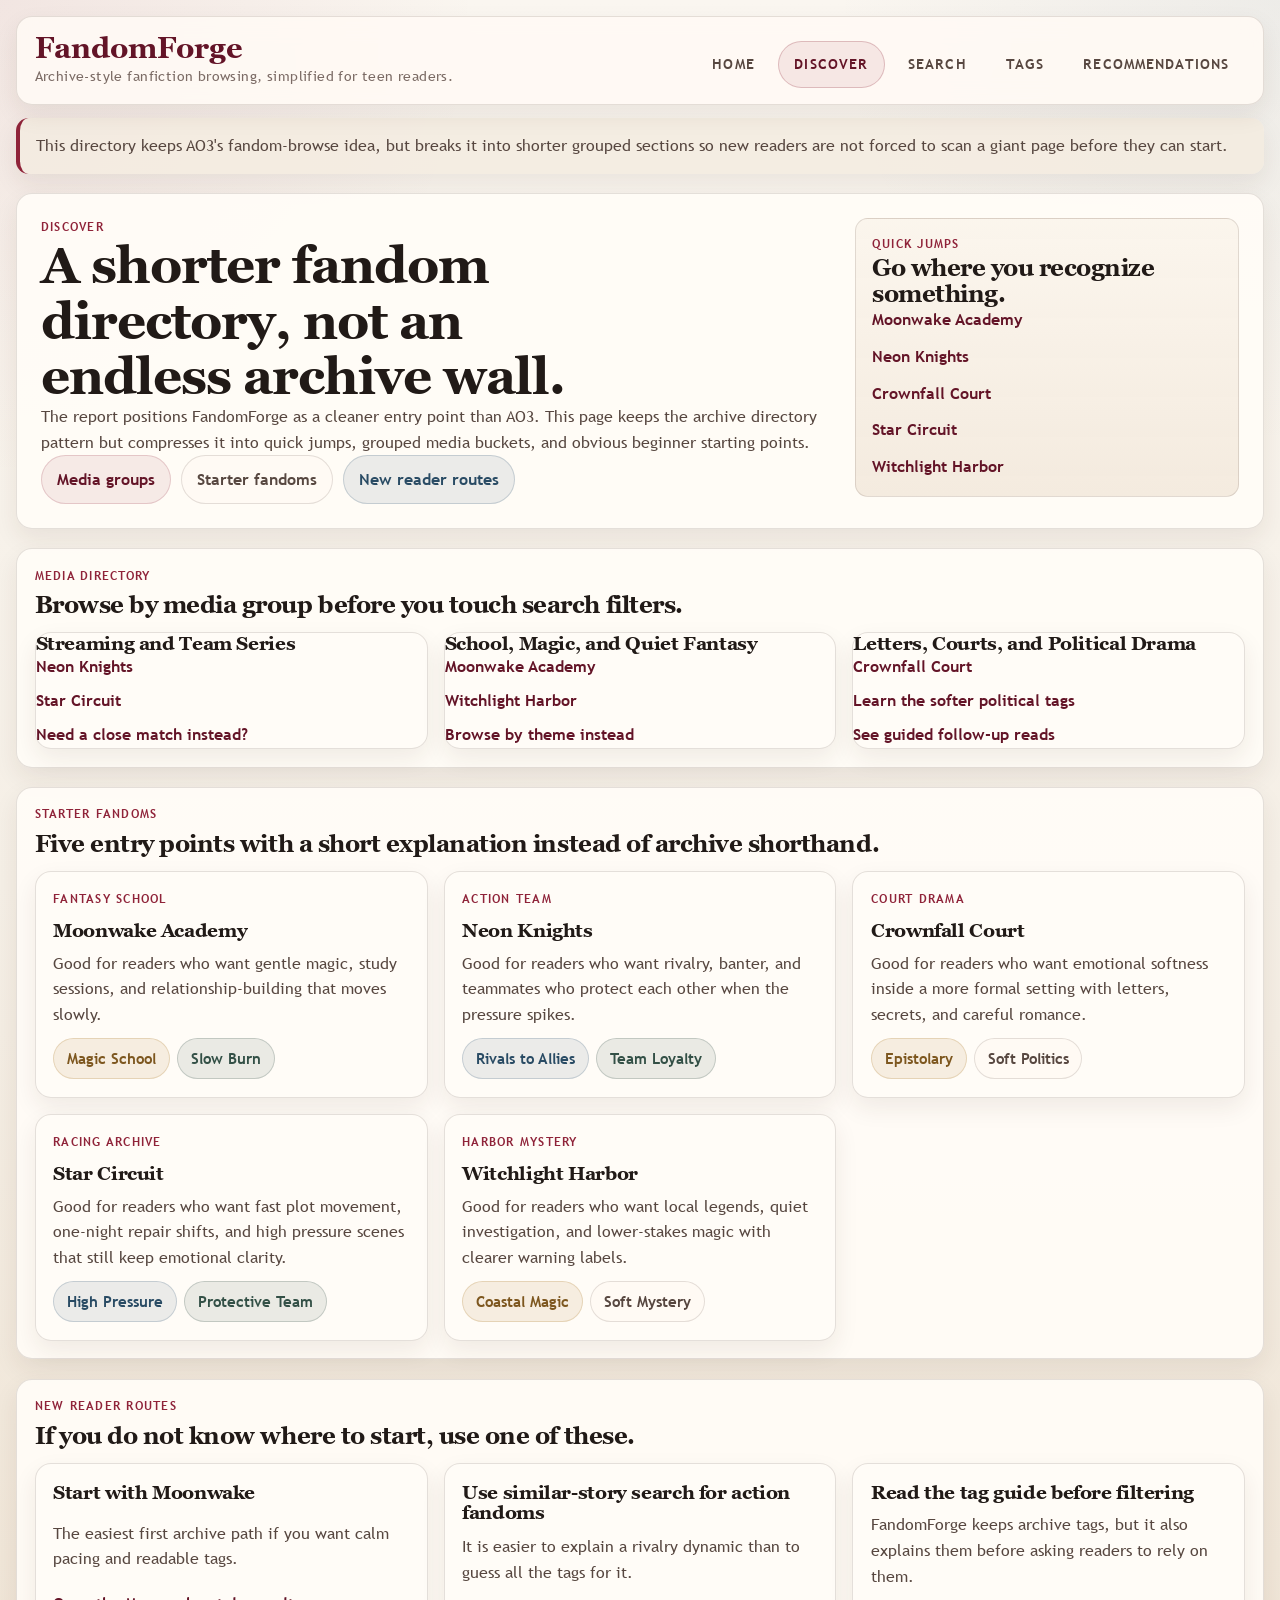
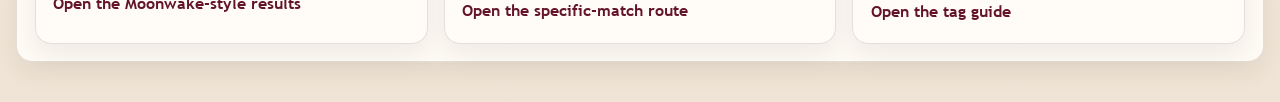
==== commit 3d4a7619: "feat(discover): rebuild fandom directory with grouped categories and quick-jump browsing" ====
--- a/discover.html
+++ b/discover.html
@@ -31,55 +31,172 @@
       </header>
 
       <p class="archive-notice">
-        The fandom directory is being rebuilt to feel like a shorter, friendlier AO3 browse page:
-        grouped media categories, quick jumps, and fewer first-step decisions.
+        This directory keeps AO3's fandom-browse idea, but breaks it into shorter grouped sections
+        so new readers are not forced to scan a giant page before they can start.
       </p>
 
       <main id="main" class="app-main">
         <section class="page-hero">
           <div>
             <p class="page-kicker">Discover</p>
-            <h1 class="page-title">Fandom directory shell for archive-style browsing.</h1>
+            <h1 class="page-title">A shorter fandom directory, not an endless archive wall.</h1>
             <p class="page-summary">
-              This screen will become the simplified browse page that supports new readers who want
-              to enter through fandom categories before they touch filters.
+              The report positions FandomForge as a cleaner entry point than AO3. This page keeps
+              the archive directory pattern but compresses it into quick jumps, grouped media
+              buckets, and obvious beginner starting points.
             </p>
             <div class="quick-jump">
-              <a class="chip" href="#directory-groups">Directory groups</a>
-              <a class="chip chip--muted" href="search.html">Search tasks</a>
+              <a class="chip" href="#media-directory">Media groups</a>
+              <a class="chip chip--muted" href="#starter-fandoms">Starter fandoms</a>
+              <a class="chip chip--sky" href="#new-reader-routes">New reader routes</a>
             </div>
           </div>
 
           <aside class="search-panel">
-            <p class="eyebrow">Quick jump</p>
-            <h2>Grouped, not endless.</h2>
-            <p class="muted-note">
-              The final version will use media buckets and starter paths so readers do not have to
-              scan a single long archive list.
-            </p>
+            <p class="eyebrow">Quick jumps</p>
+            <h2>Go where you recognize something.</h2>
+            <div class="mini-list">
+              <a class="text-link" href="#moonwake">Moonwake Academy</a>
+              <a class="text-link" href="#neon-knights">Neon Knights</a>
+              <a class="text-link" href="#crownfall">Crownfall Court</a>
+              <a class="text-link" href="#star-circuit">Star Circuit</a>
+              <a class="text-link" href="#witchlight">Witchlight Harbor</a>
+            </div>
           </aside>
         </section>
 
-        <section id="directory-groups" class="page-section" aria-labelledby="directory-shell-title">
+        <section id="media-directory" class="page-section" aria-labelledby="media-directory-title">
           <div class="section-heading">
-            <p class="eyebrow">Scaffold</p>
-            <h2 id="directory-shell-title">Directory groups are ready to be filled.</h2>
+            <p class="eyebrow">Media Directory</p>
+            <h2 id="media-directory-title">Browse by media group before you touch search filters.</h2>
           </div>
 
           <div class="directory-columns">
             <article class="directory-group">
-              <h3>Television and Streaming</h3>
+              <h3>Streaming and Team Series</h3>
               <ul class="directory-list">
-                <li><a href="search-theme.html">Starter archive route</a></li>
-                <li><a href="search-similar.html">Specific-match route</a></li>
+                <li><a href="#neon-knights">Neon Knights</a></li>
+                <li><a href="#star-circuit">Star Circuit</a></li>
+                <li><a href="search-similar.html#specific-results">Need a close match instead?</a></li>
               </ul>
             </article>
             <article class="directory-group">
-              <h3>Books and Comics</h3>
+              <h3>School, Magic, and Quiet Fantasy</h3>
               <ul class="directory-list">
-                <li><a href="tags.html">Tag helper</a></li>
-                <li><a href="recommendations.html">Recommendation archive</a></li>
+                <li><a href="#moonwake">Moonwake Academy</a></li>
+                <li><a href="#witchlight">Witchlight Harbor</a></li>
+                <li><a href="search-theme.html#theme-results">Browse by theme instead</a></li>
               </ul>
+            </article>
+            <article class="directory-group">
+              <h3>Letters, Courts, and Political Drama</h3>
+              <ul class="directory-list">
+                <li><a href="#crownfall">Crownfall Court</a></li>
+                <li><a href="tags.html#soft-politics">Learn the softer political tags</a></li>
+                <li><a href="recommendations.html#because-moonwake">See guided follow-up reads</a></li>
+              </ul>
+            </article>
+          </div>
+        </section>
+
+        <section id="starter-fandoms" class="page-section" aria-labelledby="starter-fandoms-title">
+          <div class="section-heading">
+            <p class="eyebrow">Starter Fandoms</p>
+            <h2 id="starter-fandoms-title">Five entry points with a short explanation instead of archive shorthand.</h2>
+          </div>
+
+          <div class="category-grid">
+            <a id="moonwake" class="category-card" href="search-theme.html#theme-results">
+              <p class="eyebrow">Fantasy school</p>
+              <h3>Moonwake Academy</h3>
+              <p class="helper-copy">
+                Good for readers who want gentle magic, study sessions, and relationship-building
+                that moves slowly.
+              </p>
+              <div class="tag-list">
+                <span class="tag-link chip--gold">Magic School</span>
+                <span class="tag-link chip--pine">Slow Burn</span>
+              </div>
+            </a>
+            <a id="neon-knights" class="category-card" href="search-similar.html#specific-results">
+              <p class="eyebrow">Action team</p>
+              <h3>Neon Knights</h3>
+              <p class="helper-copy">
+                Good for readers who want rivalry, banter, and teammates who protect each other when
+                the pressure spikes.
+              </p>
+              <div class="tag-list">
+                <span class="tag-link chip--sky">Rivals to Allies</span>
+                <span class="tag-link chip--pine">Team Loyalty</span>
+              </div>
+            </a>
+            <a id="crownfall" class="category-card" href="search-theme.html#theme-results">
+              <p class="eyebrow">Court drama</p>
+              <h3>Crownfall Court</h3>
+              <p class="helper-copy">
+                Good for readers who want emotional softness inside a more formal setting with
+                letters, secrets, and careful romance.
+              </p>
+              <div class="tag-list">
+                <span class="tag-link chip--gold">Epistolary</span>
+                <span class="tag-link chip--muted">Soft Politics</span>
+              </div>
+            </a>
+            <a id="star-circuit" class="category-card" href="search-similar.html#specific-results">
+              <p class="eyebrow">Racing archive</p>
+              <h3>Star Circuit</h3>
+              <p class="helper-copy">
+                Good for readers who want fast plot movement, one-night repair shifts, and high
+                pressure scenes that still keep emotional clarity.
+              </p>
+              <div class="tag-list">
+                <span class="tag-link chip--sky">High Pressure</span>
+                <span class="tag-link chip--pine">Protective Team</span>
+              </div>
+            </a>
+            <a id="witchlight" class="category-card" href="search-theme.html#theme-results">
+              <p class="eyebrow">Harbor mystery</p>
+              <h3>Witchlight Harbor</h3>
+              <p class="helper-copy">
+                Good for readers who want local legends, quiet investigation, and lower-stakes magic
+                with clearer warning labels.
+              </p>
+              <div class="tag-list">
+                <span class="tag-link chip--gold">Coastal Magic</span>
+                <span class="tag-link chip--muted">Soft Mystery</span>
+              </div>
+            </a>
+          </div>
+        </section>
+
+        <section id="new-reader-routes" class="page-section" aria-labelledby="new-reader-title">
+          <div class="section-heading">
+            <p class="eyebrow">New Reader Routes</p>
+            <h2 id="new-reader-title">If you do not know where to start, use one of these.</h2>
+          </div>
+
+          <div class="quick-grid">
+            <article class="notice-card">
+              <h3>Start with Moonwake</h3>
+              <p class="helper-copy">
+                The easiest first archive path if you want calm pacing and readable tags.
+              </p>
+              <a class="text-link" href="search-theme.html#theme-results">Open the Moonwake-style results</a>
+            </article>
+            <article class="notice-card">
+              <h3>Use similar-story search for action fandoms</h3>
+              <p class="helper-copy">
+                It is easier to explain a rivalry dynamic than to guess all the tags for it.
+              </p>
+              <a class="text-link" href="search-similar.html#specific-results">Open the specific-match route</a>
+            </article>
+            <article class="notice-card">
+              <h3>Read the tag guide before filtering</h3>
+              <p class="helper-copy">
+                FandomForge keeps archive tags, but it also explains them before asking readers to
+                rely on them.
+              </p>
+              <a class="text-link" href="tags.html#new-to-tags">Open the tag guide</a>
             </article>
           </div>
         </section>
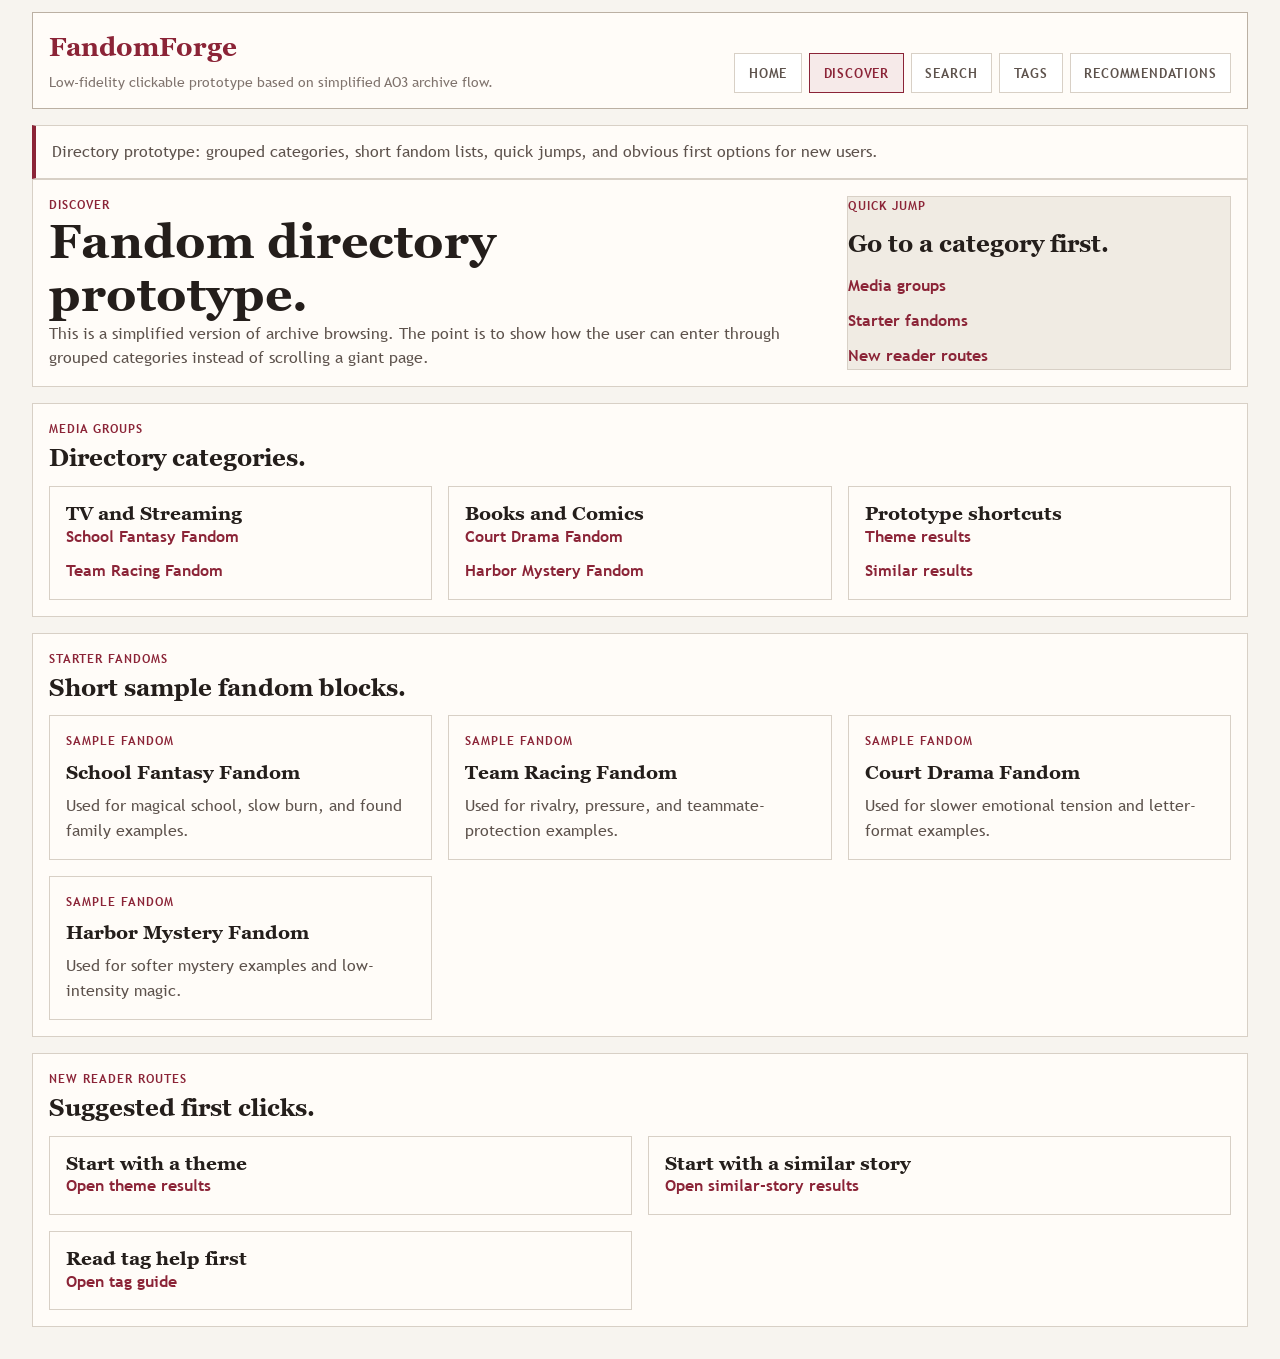
==== commit e91697d8: "refactor(prototype): simplify archive screens into low-fidelity wireframes" ====
--- a/discover.html
+++ b/discover.html
@@ -3,23 +3,23 @@
   <head>
     <meta charset="utf-8">
     <meta name="viewport" content="width=device-width, initial-scale=1">
-    <title>FandomForge | Fandom Directory</title>
+    <title>FandomForge | Prototype Directory</title>
     <meta
       name="description"
-      content="Simplified fandom directory for the AO3-derived FandomForge archive prototype."
+      content="Low-fidelity AO3-inspired fandom directory prototype for FandomForge."
     >
-    <meta name="theme-color" content="#8f2339">
+    <meta name="theme-color" content="#8b2437">
     <link rel="icon" href="assets/icons/favicon.svg" type="image/svg+xml">
     <link rel="stylesheet" href="styles/main.css">
   </head>
-  <body class="page-discover">
+  <body>
     <a class="skip-link" href="#main">Skip to content</a>
 
     <div class="prototype-shell">
       <header class="app-topbar">
         <div class="brand-lockup">
           <a class="brand-mark" href="index.html">FandomForge</a>
-          <p class="brand-meta">Archive-style fanfiction browsing, simplified for teen readers.</p>
+          <p class="brand-meta">Low-fidelity clickable prototype based on simplified AO3 archive flow.</p>
         </div>
         <nav class="site-nav" aria-label="Primary">
           <a class="nav-link" href="index.html">Home</a>
@@ -31,69 +31,58 @@
       </header>
 
       <p class="archive-notice">
-        This directory keeps AO3's fandom-browse idea, but breaks it into shorter grouped sections
-        so new readers are not forced to scan a giant page before they can start.
+        Directory prototype: grouped categories, short fandom lists, quick jumps, and obvious first
+        options for new users.
       </p>
 
       <main id="main" class="app-main">
         <section class="page-hero">
           <div>
             <p class="page-kicker">Discover</p>
-            <h1 class="page-title">A shorter fandom directory, not an endless archive wall.</h1>
+            <h1 class="page-title">Fandom directory prototype.</h1>
             <p class="page-summary">
-              The report positions FandomForge as a cleaner entry point than AO3. This page keeps
-              the archive directory pattern but compresses it into quick jumps, grouped media
-              buckets, and obvious beginner starting points.
+              This is a simplified version of archive browsing. The point is to show how the user
+              can enter through grouped categories instead of scrolling a giant page.
             </p>
-            <div class="quick-jump">
-              <a class="chip" href="#media-directory">Media groups</a>
-              <a class="chip chip--muted" href="#starter-fandoms">Starter fandoms</a>
-              <a class="chip chip--sky" href="#new-reader-routes">New reader routes</a>
-            </div>
           </div>
 
           <aside class="search-panel">
-            <p class="eyebrow">Quick jumps</p>
-            <h2>Go where you recognize something.</h2>
+            <p class="eyebrow">Quick jump</p>
+            <h2>Go to a category first.</h2>
             <div class="mini-list">
-              <a class="text-link" href="#moonwake">Moonwake Academy</a>
-              <a class="text-link" href="#neon-knights">Neon Knights</a>
-              <a class="text-link" href="#crownfall">Crownfall Court</a>
-              <a class="text-link" href="#star-circuit">Star Circuit</a>
-              <a class="text-link" href="#witchlight">Witchlight Harbor</a>
+              <a class="text-link" href="#media-directory">Media groups</a>
+              <a class="text-link" href="#starter-fandoms">Starter fandoms</a>
+              <a class="text-link" href="#new-reader-routes">New reader routes</a>
             </div>
           </aside>
         </section>
 
         <section id="media-directory" class="page-section" aria-labelledby="media-directory-title">
           <div class="section-heading">
-            <p class="eyebrow">Media Directory</p>
-            <h2 id="media-directory-title">Browse by media group before you touch search filters.</h2>
+            <p class="eyebrow">Media Groups</p>
+            <h2 id="media-directory-title">Directory categories.</h2>
           </div>
 
           <div class="directory-columns">
             <article class="directory-group">
-              <h3>Streaming and Team Series</h3>
+              <h3>TV and Streaming</h3>
               <ul class="directory-list">
-                <li><a href="#neon-knights">Neon Knights</a></li>
-                <li><a href="#star-circuit">Star Circuit</a></li>
-                <li><a href="search-similar.html#specific-results">Need a close match instead?</a></li>
+                <li><a href="#school-fantasy">School Fantasy Fandom</a></li>
+                <li><a href="#team-racing">Team Racing Fandom</a></li>
               </ul>
             </article>
             <article class="directory-group">
-              <h3>School, Magic, and Quiet Fantasy</h3>
+              <h3>Books and Comics</h3>
               <ul class="directory-list">
-                <li><a href="#moonwake">Moonwake Academy</a></li>
-                <li><a href="#witchlight">Witchlight Harbor</a></li>
-                <li><a href="search-theme.html#theme-results">Browse by theme instead</a></li>
+                <li><a href="#court-drama">Court Drama Fandom</a></li>
+                <li><a href="#harbor-mystery">Harbor Mystery Fandom</a></li>
               </ul>
             </article>
             <article class="directory-group">
-              <h3>Letters, Courts, and Political Drama</h3>
+              <h3>Prototype shortcuts</h3>
               <ul class="directory-list">
-                <li><a href="#crownfall">Crownfall Court</a></li>
-                <li><a href="tags.html#soft-politics">Learn the softer political tags</a></li>
-                <li><a href="recommendations.html#because-moonwake">See guided follow-up reads</a></li>
+                <li><a href="search-theme.html#theme-results">Theme results</a></li>
+                <li><a href="search-similar.html#specific-results">Similar results</a></li>
               </ul>
             </article>
           </div>
@@ -102,69 +91,29 @@
         <section id="starter-fandoms" class="page-section" aria-labelledby="starter-fandoms-title">
           <div class="section-heading">
             <p class="eyebrow">Starter Fandoms</p>
-            <h2 id="starter-fandoms-title">Five entry points with a short explanation instead of archive shorthand.</h2>
+            <h2 id="starter-fandoms-title">Short sample fandom blocks.</h2>
           </div>
 
           <div class="category-grid">
-            <a id="moonwake" class="category-card" href="search-theme.html#theme-results">
-              <p class="eyebrow">Fantasy school</p>
-              <h3>Moonwake Academy</h3>
-              <p class="helper-copy">
-                Good for readers who want gentle magic, study sessions, and relationship-building
-                that moves slowly.
-              </p>
-              <div class="tag-list">
-                <span class="tag-link chip--gold">Magic School</span>
-                <span class="tag-link chip--pine">Slow Burn</span>
-              </div>
+            <a id="school-fantasy" class="category-card" href="search-theme.html#theme-results">
+              <p class="eyebrow">Sample fandom</p>
+              <h3>School Fantasy Fandom</h3>
+              <p class="helper-copy">Used for magical school, slow burn, and found family examples.</p>
             </a>
-            <a id="neon-knights" class="category-card" href="search-similar.html#specific-results">
-              <p class="eyebrow">Action team</p>
-              <h3>Neon Knights</h3>
-              <p class="helper-copy">
-                Good for readers who want rivalry, banter, and teammates who protect each other when
-                the pressure spikes.
-              </p>
-              <div class="tag-list">
-                <span class="tag-link chip--sky">Rivals to Allies</span>
-                <span class="tag-link chip--pine">Team Loyalty</span>
-              </div>
+            <a id="team-racing" class="category-card" href="search-similar.html#specific-results">
+              <p class="eyebrow">Sample fandom</p>
+              <h3>Team Racing Fandom</h3>
+              <p class="helper-copy">Used for rivalry, pressure, and teammate-protection examples.</p>
             </a>
-            <a id="crownfall" class="category-card" href="search-theme.html#theme-results">
-              <p class="eyebrow">Court drama</p>
-              <h3>Crownfall Court</h3>
-              <p class="helper-copy">
-                Good for readers who want emotional softness inside a more formal setting with
-                letters, secrets, and careful romance.
-              </p>
-              <div class="tag-list">
-                <span class="tag-link chip--gold">Epistolary</span>
-                <span class="tag-link chip--muted">Soft Politics</span>
-              </div>
+            <a id="court-drama" class="category-card" href="search-theme.html#theme-results">
+              <p class="eyebrow">Sample fandom</p>
+              <h3>Court Drama Fandom</h3>
+              <p class="helper-copy">Used for slower emotional tension and letter-format examples.</p>
             </a>
-            <a id="star-circuit" class="category-card" href="search-similar.html#specific-results">
-              <p class="eyebrow">Racing archive</p>
-              <h3>Star Circuit</h3>
-              <p class="helper-copy">
-                Good for readers who want fast plot movement, one-night repair shifts, and high
-                pressure scenes that still keep emotional clarity.
-              </p>
-              <div class="tag-list">
-                <span class="tag-link chip--sky">High Pressure</span>
-                <span class="tag-link chip--pine">Protective Team</span>
-              </div>
-            </a>
-            <a id="witchlight" class="category-card" href="search-theme.html#theme-results">
-              <p class="eyebrow">Harbor mystery</p>
-              <h3>Witchlight Harbor</h3>
-              <p class="helper-copy">
-                Good for readers who want local legends, quiet investigation, and lower-stakes magic
-                with clearer warning labels.
-              </p>
-              <div class="tag-list">
-                <span class="tag-link chip--gold">Coastal Magic</span>
-                <span class="tag-link chip--muted">Soft Mystery</span>
-              </div>
+            <a id="harbor-mystery" class="category-card" href="search-theme.html#theme-results">
+              <p class="eyebrow">Sample fandom</p>
+              <h3>Harbor Mystery Fandom</h3>
+              <p class="helper-copy">Used for softer mystery examples and low-intensity magic.</p>
             </a>
           </div>
         </section>
@@ -172,31 +121,21 @@
         <section id="new-reader-routes" class="page-section" aria-labelledby="new-reader-title">
           <div class="section-heading">
             <p class="eyebrow">New Reader Routes</p>
-            <h2 id="new-reader-title">If you do not know where to start, use one of these.</h2>
+            <h2 id="new-reader-title">Suggested first clicks.</h2>
           </div>
 
           <div class="quick-grid">
             <article class="notice-card">
-              <h3>Start with Moonwake</h3>
-              <p class="helper-copy">
-                The easiest first archive path if you want calm pacing and readable tags.
-              </p>
-              <a class="text-link" href="search-theme.html#theme-results">Open the Moonwake-style results</a>
+              <h3>Start with a theme</h3>
+              <a class="text-link" href="search-theme.html#theme-results">Open theme results</a>
             </article>
             <article class="notice-card">
-              <h3>Use similar-story search for action fandoms</h3>
-              <p class="helper-copy">
-                It is easier to explain a rivalry dynamic than to guess all the tags for it.
-              </p>
-              <a class="text-link" href="search-similar.html#specific-results">Open the specific-match route</a>
+              <h3>Start with a similar story</h3>
+              <a class="text-link" href="search-similar.html#specific-results">Open similar-story results</a>
             </article>
             <article class="notice-card">
-              <h3>Read the tag guide before filtering</h3>
-              <p class="helper-copy">
-                FandomForge keeps archive tags, but it also explains them before asking readers to
-                rely on them.
-              </p>
-              <a class="text-link" href="tags.html#new-to-tags">Open the tag guide</a>
+              <h3>Read tag help first</h3>
+              <a class="text-link" href="tags.html#new-to-tags">Open tag guide</a>
             </article>
           </div>
         </section>
--- a/styles/main.css
+++ b/styles/main.css
@@ -31,31 +31,18 @@
 }
 
 :root {
-  --paper: #f5efe6;
-  --paper-strong: #ece2d3;
-  --surface: rgba(255, 252, 247, 0.94);
-  --surface-muted: rgba(244, 236, 225, 0.88);
-  --ink: #211a17;
-  --ink-soft: #574740;
-  --ink-muted: #7b6b65;
-  --accent: #8f2339;
-  --accent-deep: #631427;
-  --accent-soft: rgba(143, 35, 57, 0.1);
-  --pine: #335046;
-  --pine-soft: rgba(51, 80, 70, 0.1);
-  --gold: #b6863f;
-  --gold-soft: rgba(182, 134, 63, 0.12);
-  --sky: #476883;
-  --sky-soft: rgba(71, 104, 131, 0.11);
-  --line: rgba(74, 55, 47, 0.15);
-  --line-strong: rgba(74, 55, 47, 0.28);
-  --shadow-sm: 0 10px 25px rgba(58, 38, 31, 0.08);
-  --shadow-md: 0 20px 45px rgba(58, 38, 31, 0.12);
-  --radius-lg: 1rem;
-  --radius-md: 0.8rem;
-  --radius-sm: 0.55rem;
-  --content-width: 78rem;
-  --transition: 180ms ease;
+  --paper: #f7f4ef;
+  --surface: #fffcf8;
+  --surface-muted: #f0ebe3;
+  --ink: #241e1b;
+  --ink-soft: #5d524c;
+  --ink-muted: #7f736d;
+  --accent: #8b2437;
+  --accent-soft: rgba(139, 36, 55, 0.08);
+  --line: #d8d0c6;
+  --line-strong: #bbb0a3;
+  --radius: 0.4rem;
+  --content-width: 76rem;
 }
 
 *,
@@ -71,16 +58,11 @@
 body {
   margin: 0;
   min-height: 100vh;
-  background:
-    radial-gradient(circle at top left, rgba(143, 35, 57, 0.08), transparent 30rem),
-    radial-gradient(circle at top right, rgba(71, 104, 131, 0.07), transparent 28rem),
-    linear-gradient(180deg, #faf6f0 0%, var(--paper) 52%, #efe4d5 100%);
+  background: var(--paper);
   color: var(--ink);
-  font-family: "Forge Sans", "Segoe UI", sans-serif;
+  font-family: "Forge Sans", Arial, sans-serif;
   font-size: 1rem;
-  line-height: 1.6;
-  -webkit-font-smoothing: antialiased;
-  text-rendering: optimizeLegibility;
+  line-height: 1.55;
 }
 
 img {
@@ -92,15 +74,13 @@
   color: inherit;
 }
 
-p,
-ul,
-ol,
-dl,
-blockquote,
 h1,
 h2,
 h3,
-h4 {
+h4,
+p,
+ul,
+ol {
   margin: 0;
 }
 
@@ -109,8 +89,7 @@
 h3,
 h4 {
   font-family: "Concordia Serif", Georgia, serif;
-  line-height: 1.08;
-  letter-spacing: -0.02em;
+  line-height: 1.1;
 }
 
 ul,
@@ -119,8 +98,8 @@
 }
 
 :focus-visible {
-  outline: 3px solid rgba(143, 35, 57, 0.32);
-  outline-offset: 0.18rem;
+  outline: 3px solid rgba(139, 36, 55, 0.28);
+  outline-offset: 0.15rem;
 }
 
 .skip-link {
@@ -128,60 +107,61 @@
   left: 1rem;
   top: -4rem;
   z-index: 20;
-  padding: 0.8rem 1rem;
-  border-radius: var(--radius-sm);
-  background: var(--accent-deep);
-  color: #fff8f1;
+  padding: 0.75rem 1rem;
+  border: 1px solid var(--accent);
+  border-radius: var(--radius);
+  background: #fff;
+  color: var(--accent);
   text-decoration: none;
-  transition: top var(--transition);
 }
 
 .skip-link:focus {
   top: 1rem;
+}
+
+section[id],
+article[id],
+div[id] {
+  scroll-margin-top: 5.5rem;
 }
 
 .prototype-shell {
   width: min(calc(100% - 1rem), var(--content-width));
   margin: 0 auto;
-  padding: 1rem 0 2.5rem;
+  padding: 0.75rem 0 2rem;
 }
 
 .app-topbar {
   position: sticky;
-  top: 0.75rem;
+  top: 0;
   z-index: 10;
   display: flex;
   flex-wrap: wrap;
   align-items: end;
   justify-content: space-between;
-  gap: 1rem 1.5rem;
-  padding: 1rem 1.1rem;
-  border: 1px solid var(--line);
-  border-radius: var(--radius-lg);
-  background: rgba(255, 250, 244, 0.9);
-  box-shadow: var(--shadow-sm);
-  backdrop-filter: blur(0.7rem);
+  gap: 1rem;
+  margin-bottom: 1rem;
+  padding: 0.9rem 1rem;
+  border: 1px solid var(--line-strong);
+  background: var(--surface);
 }
 
 .brand-lockup {
   display: grid;
-  gap: 0.25rem;
+  gap: 0.2rem;
 }
 
 .brand-mark {
-  color: var(--accent-deep);
+  color: var(--accent);
   font-family: "Concordia Serif", Georgia, serif;
-  font-size: 1.8rem;
-  font-weight: 700;
-  line-height: 1;
+  font-size: 1.65rem;
+  font-weight: 700;
   text-decoration: none;
 }
 
 .brand-meta {
   color: var(--ink-muted);
-  font-size: 0.85rem;
-  letter-spacing: 0.03em;
-  max-width: 30rem;
+  font-size: 0.88rem;
 }
 
 .site-nav {
@@ -194,75 +174,79 @@
   display: inline-flex;
   align-items: center;
   justify-content: center;
-  min-height: 2.6rem;
-  padding: 0.68rem 0.95rem;
-  border: 1px solid transparent;
-  border-radius: 999px;
+  min-height: 2.35rem;
+  padding: 0.55rem 0.85rem;
+  border: 1px solid var(--line);
+  background: #fff;
   color: var(--ink-soft);
-  font-size: 0.88rem;
-  font-weight: 700;
-  letter-spacing: 0.08em;
+  font-size: 0.84rem;
+  font-weight: 700;
+  letter-spacing: 0.06em;
   text-decoration: none;
   text-transform: uppercase;
-  transition:
-    border-color var(--transition),
-    background-color var(--transition),
-    color var(--transition),
-    transform var(--transition);
 }
 
 .nav-link:hover,
 .nav-link:focus-visible {
-  border-color: var(--line-strong);
-  background: rgba(255, 247, 240, 0.92);
-  color: var(--accent-deep);
-  transform: translateY(-1px);
+  border-color: var(--accent);
+  color: var(--accent);
 }
 
 .nav-link.is-active {
-  border-color: rgba(143, 35, 57, 0.24);
-  background: rgba(143, 35, 57, 0.08);
-  color: var(--accent-deep);
+  border-color: var(--accent);
+  background: var(--accent-soft);
+  color: var(--accent);
+}
+
+.archive-notice,
+.page-hero,
+.page-section,
+.search-panel,
+.filter-sidebar,
+.work-card,
+.notice-card,
+.task-card,
+.category-card,
+.directory-group,
+.detail-card,
+.definition-card,
+.example-panel,
+.chapter-card,
+.comment-card {
+  border: 1px solid var(--line);
+  background: var(--surface);
 }
 
 .archive-notice {
-  margin: 0.85rem 0 1.2rem;
-  padding: 0.95rem 1rem;
+  padding: 0.85rem 1rem;
+  color: var(--ink-soft);
   border-left: 4px solid var(--accent);
-  border-radius: var(--radius-md);
-  background: var(--surface-muted);
-  color: var(--ink-soft);
-  box-shadow: var(--shadow-sm);
 }
 
 .app-main {
   display: grid;
-  gap: 1.2rem;
+  gap: 1rem;
 }
 
 .page-hero,
 .page-section,
 .filter-sidebar,
 .work-card,
+.notice-card,
 .task-card,
 .category-card,
 .directory-group,
-.notice-card,
 .detail-card,
+.definition-card,
+.example-panel,
 .chapter-card,
-.comment-card,
-.definition-card,
-.example-panel {
-  border: 1px solid var(--line);
-  border-radius: var(--radius-lg);
-  background: var(--surface);
-  box-shadow: var(--shadow-sm);
+.comment-card {
+  padding: 1rem;
 }
 
 .page-hero {
   display: grid;
   gap: 1rem;
-  padding: 1.3rem;
 }
 
 .page-kicker,
@@ -271,67 +255,80 @@
   color: var(--accent);
   font-size: 0.78rem;
   font-weight: 700;
-  letter-spacing: 0.1em;
+  letter-spacing: 0.08em;
   text-transform: uppercase;
 }
 
 .page-title {
-  font-size: clamp(2rem, 5vw, 3.2rem);
-  max-width: 16ch;
+  font-size: clamp(2rem, 5vw, 3rem);
+  max-width: 18ch;
 }
 
 .page-summary,
 .section-copy,
 .helper-copy,
+.muted-note,
+.summary-text,
 .meta-value,
-.muted-note,
+.byline,
+.chapter-meta,
 .comment-meta {
   color: var(--ink-soft);
 }
 
-.page-summary {
-  max-width: 60rem;
-}
-
-.hero-grid,
+.section-heading {
+  display: grid;
+  gap: 0.35rem;
+  margin-bottom: 0.9rem;
+}
+
+.quick-grid,
+.task-grid,
+.category-grid,
+.directory-columns,
+.results-layout,
 .archive-layout,
-.quick-grid,
-.category-grid,
-.task-grid,
-.results-layout,
 .detail-grid,
-.directory-columns,
 .glossary-grid {
   display: grid;
   gap: 1rem;
 }
 
-.search-panel,
-.summary-card {
-  padding: 1rem;
-  border: 1px solid var(--line);
-  border-radius: var(--radius-md);
-  background: linear-gradient(180deg, rgba(251, 245, 236, 0.95), rgba(243, 233, 220, 0.92));
+.search-panel {
+  display: grid;
+  gap: 0.75rem;
+  background: var(--surface-muted);
 }
 
 .search-input,
 .filter-pill,
-.mini-card {
-  padding: 0.85rem 0.95rem;
-  border: 1px solid var(--line-strong);
-  border-radius: 0.75rem;
-  background: rgba(255, 253, 249, 0.94);
-}
-
+.cover-placeholder {
+  display: flex;
+  align-items: center;
+  justify-content: center;
+  min-height: 3rem;
+  padding: 0.8rem;
+  border: 1px dashed var(--line-strong);
+  background: #fff;
+  color: var(--ink-soft);
+}
+
+.cover-placeholder {
+  width: min(100%, 8rem);
+  min-height: 10.5rem;
+  font-size: 0.9rem;
+  text-transform: uppercase;
+  letter-spacing: 0.08em;
+}
+
+.quick-jump,
+.chip-row,
 .action-row,
-.chip-row,
-.quick-jump,
 .tag-list,
-.stats-row,
-.meta-chip-row {
+.stats-row {
   display: flex;
   flex-wrap: wrap;
-  gap: 0.6rem;
+  gap: 0.55rem;
 }
 
 .button-link,
@@ -340,18 +337,13 @@
   display: inline-flex;
   align-items: center;
   justify-content: center;
-  min-height: 2.6rem;
-  padding: 0.65rem 0.95rem;
-  border: 1px solid rgba(143, 35, 57, 0.18);
-  border-radius: 999px;
-  background: rgba(143, 35, 57, 0.08);
-  color: var(--accent-deep);
+  min-height: 2.3rem;
+  padding: 0.5rem 0.8rem;
+  border: 1px solid var(--line-strong);
+  background: #fff;
+  color: var(--ink-soft);
   font-weight: 700;
   text-decoration: none;
-  transition:
-    transform var(--transition),
-    background-color var(--transition),
-    border-color var(--transition);
 }
 
 .button-link:hover,
@@ -360,77 +352,32 @@
 .chip:focus-visible,
 .tag-link:hover,
 .tag-link:focus-visible {
-  transform: translateY(-1px);
-  border-color: rgba(143, 35, 57, 0.32);
-  background: rgba(143, 35, 57, 0.12);
+  border-color: var(--accent);
+  color: var(--accent);
 }
 
 .button-link--secondary,
 .chip--muted {
-  border-color: var(--line);
-  background: rgba(255, 250, 244, 0.95);
-  color: var(--ink-soft);
+  background: var(--surface-muted);
+}
+
+.chip--sky {
+  border-color: #9eb3c2;
 }
 
 .chip--pine {
-  border-color: rgba(51, 80, 70, 0.22);
-  background: var(--pine-soft);
-  color: var(--pine);
+  border-color: #a8b9b1;
 }
 
 .chip--gold {
-  border-color: rgba(182, 134, 63, 0.26);
-  background: var(--gold-soft);
-  color: #7d571f;
-}
-
-.chip--sky {
-  border-color: rgba(71, 104, 131, 0.24);
-  background: var(--sky-soft);
-  color: #294b64;
-}
-
-.page-section,
-.filter-sidebar,
+  border-color: #cbb38d;
+}
+
 .task-card,
-.category-card,
-.notice-card,
-.detail-card,
-.chapter-card,
-.comment-card,
-.definition-card,
-.example-panel,
-.work-card {
-  padding: 1.1rem;
-}
-
-.section-heading {
-  display: grid;
-  gap: 0.35rem;
-  margin-bottom: 0.9rem;
-}
-
-.notice-card,
-.task-card,
-.category-card,
-.detail-card,
-.definition-card,
-.example-panel {
+.category-card {
   display: grid;
   gap: 0.65rem;
-}
-
-.category-card,
-.task-card {
   text-decoration: none;
-}
-
-.category-card:hover,
-.category-card:focus-visible,
-.task-card:hover,
-.task-card:focus-visible {
-  border-color: rgba(143, 35, 57, 0.22);
-  transform: translateY(-1px);
 }
 
 .mini-list,
@@ -438,31 +385,15 @@
 .filter-list,
 .chapter-list,
 .comment-list {
+  display: grid;
+  gap: 0.6rem;
+  padding-left: 0;
   list-style: none;
-  padding: 0;
-  margin: 0;
-}
-
-.mini-list,
-.filter-list,
-.chapter-list,
-.comment-list {
-  display: grid;
-  gap: 0.7rem;
-}
-
-.directory-columns {
-  align-items: start;
-}
-
-.directory-list {
-  display: grid;
-  gap: 0.55rem;
 }
 
 .directory-list a,
 .text-link {
-  color: var(--accent-deep);
+  color: var(--accent);
   font-weight: 700;
   text-decoration: none;
 }
@@ -474,19 +405,16 @@
   text-decoration: underline;
 }
 
-.results-layout {
-  align-items: start;
-}
-
 .filter-sidebar {
   display: grid;
   gap: 0.9rem;
+  align-content: start;
 }
 
 .filter-block {
   display: grid;
-  gap: 0.5rem;
-  padding-top: 0.85rem;
+  gap: 0.45rem;
+  padding-top: 0.8rem;
   border-top: 1px solid var(--line);
 }
 
@@ -495,10 +423,6 @@
   border-top: 0;
 }
 
-.filter-list li {
-  color: var(--ink-soft);
-}
-
 .work-list {
   display: grid;
   gap: 1rem;
@@ -506,24 +430,21 @@
 
 .work-card {
   display: grid;
-  gap: 1rem;
+  gap: 0.9rem;
 }
 
 .work-topline {
   display: flex;
   flex-wrap: wrap;
+  align-items: baseline;
   justify-content: space-between;
   gap: 0.4rem 1rem;
-  align-items: baseline;
+  padding-bottom: 0.75rem;
+  border-bottom: 1px solid var(--line);
 }
 
 .work-title {
-  font-size: 1.45rem;
-}
-
-.byline,
-.stats-row {
-  color: var(--ink-muted);
+  font-size: 1.35rem;
 }
 
 .work-shell,
@@ -532,99 +453,35 @@
   gap: 1rem;
 }
 
-.cover-thumb,
-.cover-frame {
-  width: min(100%, 10rem);
-  overflow: hidden;
-  border: 1px solid var(--line-strong);
-  border-radius: 0.8rem;
-  background: rgba(255, 255, 255, 0.92);
-  box-shadow: var(--shadow-sm);
-}
-
-.cover-thumb img,
-.cover-frame img {
-  width: 100%;
-  aspect-ratio: 3 / 4;
-  object-fit: cover;
-}
-
 .work-meta-grid,
 .key-value-grid {
   display: grid;
-  gap: 0.8rem;
+  gap: 0.7rem;
 }
 
 .meta-group,
 .key-value-item {
   display: grid;
-  gap: 0.28rem;
-}
-
-.tag-list {
-  gap: 0.45rem;
-}
-
-.tag-link {
-  min-height: 2.2rem;
-  padding: 0.5rem 0.8rem;
-  font-size: 0.92rem;
-}
-
-.summary-text {
+  gap: 0.25rem;
+  padding: 0.7rem;
+  border: 1px solid var(--line);
+  background: #fff;
+}
+
+.match-note {
+  padding: 0.75rem;
+  border-left: 3px solid var(--accent);
+  background: var(--accent-soft);
   color: var(--ink-soft);
-}
-
-.match-note {
-  padding: 0.85rem 0.95rem;
-  border-left: 3px solid var(--accent);
-  border-radius: 0.75rem;
-  background: rgba(143, 35, 57, 0.06);
-  color: var(--ink-soft);
-}
-
-.stats-row {
-  gap: 0.7rem;
-}
-
-.stats-row span {
-  display: inline-flex;
-  align-items: center;
-  gap: 0.35rem;
-}
-
-.chapter-card strong,
-.comment-card strong {
-  color: var(--ink);
-}
-
-.chapter-meta {
-  color: var(--ink-muted);
-  font-size: 0.92rem;
-}
-
-.pill-stack {
-  display: grid;
-  gap: 0.6rem;
-}
-
-.pill-stack .filter-pill {
-  color: var(--ink-soft);
-}
-
-.two-column-note {
-  display: grid;
-  gap: 1rem;
 }
 
 .inline-stat {
   display: inline-flex;
   align-items: center;
-  gap: 0.5rem;
-  padding: 0.55rem 0.75rem;
-  border-radius: 999px;
-  background: rgba(255, 250, 244, 0.95);
+  gap: 0.4rem;
+  padding: 0.45rem 0.65rem;
   border: 1px solid var(--line);
+  background: #fff;
 }
 
 .empty-state {
@@ -632,53 +489,43 @@
 }
 
 @media (min-width: 48rem) {
-  .prototype-shell {
-    width: min(calc(100% - 1.5rem), var(--content-width));
-  }
-
-  .page-hero {
-    padding: 1.5rem;
-  }
-
-  .hero-grid,
+  .page-hero,
   .quick-grid,
+  .task-grid,
+  .category-grid,
+  .directory-columns,
   .detail-grid,
   .glossary-grid {
     grid-template-columns: repeat(2, minmax(0, 1fr));
   }
 
-  .task-grid,
-  .category-grid,
-  .directory-columns {
-    grid-template-columns: repeat(2, minmax(0, 1fr));
-  }
-
   .results-layout {
-    grid-template-columns: minmax(14rem, 16rem) minmax(0, 1fr);
+    grid-template-columns: minmax(15rem, 17rem) minmax(0, 1fr);
+    align-items: start;
+  }
+
+  .filter-sidebar {
+    position: sticky;
+    top: 5.25rem;
   }
 
   .work-shell,
-  .work-detail-header {
+  .work-detail-header,
+  .archive-layout {
     grid-template-columns: minmax(8rem, 9rem) minmax(0, 1fr);
     align-items: start;
   }
 
-  .cover-frame {
-    width: 100%;
+  .work-meta-grid {
+    grid-template-columns: repeat(2, minmax(0, 1fr));
   }
 }
 
 @media (min-width: 64rem) {
   .page-hero {
-    grid-template-columns: minmax(0, 1.35fr) minmax(18rem, 24rem);
-    align-items: start;
-  }
-
-  .archive-layout {
-    grid-template-columns: minmax(15rem, 18rem) minmax(0, 1fr);
-  }
-
-  .quick-grid,
+    grid-template-columns: minmax(0, 1.4fr) minmax(18rem, 24rem);
+  }
+
   .category-grid,
   .directory-columns {
     grid-template-columns: repeat(3, minmax(0, 1fr));
@@ -686,8 +533,8 @@
 }
 
 @media (max-width: 47.99rem) {
-  .brand-meta {
-    max-width: none;
+  .app-topbar {
+    position: static;
   }
 
   .site-nav {
@@ -695,7 +542,7 @@
   }
 
   .nav-link {
-    flex: 1 1 9rem;
+    flex: 1 1 8.5rem;
   }
 }
 
@@ -703,11 +550,4 @@
   html {
     scroll-behavior: auto;
   }
-
-  *,
-  *::before,
-  *::after {
-    transition-duration: 0ms !important;
-    animation-duration: 0ms !important;
-  }
-}
+}
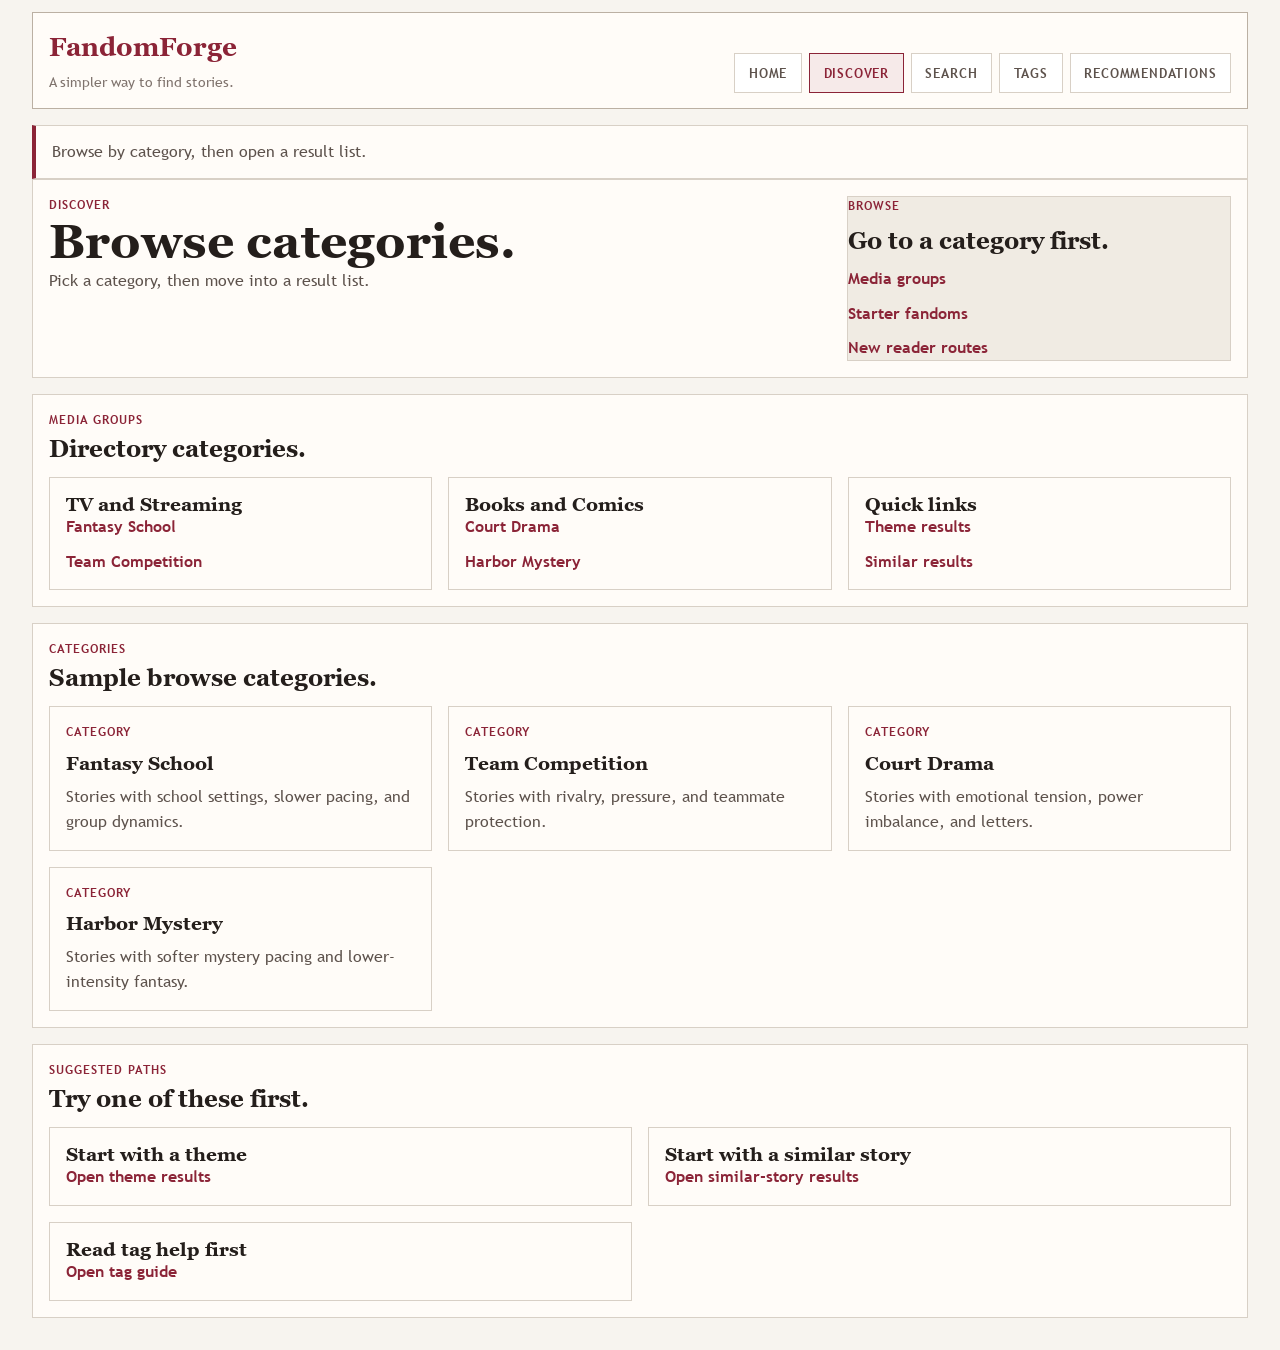
==== commit ff1b0f49: "refactor(ui): remove comparison framing and simplify product screen copy" ====
--- a/discover.html
+++ b/discover.html
@@ -3,10 +3,10 @@
   <head>
     <meta charset="utf-8">
     <meta name="viewport" content="width=device-width, initial-scale=1">
-    <title>FandomForge | Prototype Directory</title>
+    <title>FandomForge | Discover</title>
     <meta
       name="description"
-      content="Low-fidelity AO3-inspired fandom directory prototype for FandomForge."
+      content="FandomForge discover screen with grouped categories and browse shortcuts."
     >
     <meta name="theme-color" content="#8b2437">
     <link rel="icon" href="assets/icons/favicon.svg" type="image/svg+xml">
@@ -19,7 +19,7 @@
       <header class="app-topbar">
         <div class="brand-lockup">
           <a class="brand-mark" href="index.html">FandomForge</a>
-          <p class="brand-meta">Low-fidelity clickable prototype based on simplified AO3 archive flow.</p>
+          <p class="brand-meta">A simpler way to find stories.</p>
         </div>
         <nav class="site-nav" aria-label="Primary">
           <a class="nav-link" href="index.html">Home</a>
@@ -30,24 +30,20 @@
         </nav>
       </header>
 
-      <p class="archive-notice">
-        Directory prototype: grouped categories, short fandom lists, quick jumps, and obvious first
-        options for new users.
-      </p>
+      <p class="archive-notice">Browse by category, then open a result list.</p>
 
       <main id="main" class="app-main">
         <section class="page-hero">
           <div>
             <p class="page-kicker">Discover</p>
-            <h1 class="page-title">Fandom directory prototype.</h1>
+            <h1 class="page-title">Browse categories.</h1>
             <p class="page-summary">
-              This is a simplified version of archive browsing. The point is to show how the user
-              can enter through grouped categories instead of scrolling a giant page.
+              Pick a category, then move into a result list.
             </p>
           </div>
 
           <aside class="search-panel">
-            <p class="eyebrow">Quick jump</p>
+            <p class="eyebrow">Browse</p>
             <h2>Go to a category first.</h2>
             <div class="mini-list">
               <a class="text-link" href="#media-directory">Media groups</a>
@@ -67,19 +63,19 @@
             <article class="directory-group">
               <h3>TV and Streaming</h3>
               <ul class="directory-list">
-                <li><a href="#school-fantasy">School Fantasy Fandom</a></li>
-                <li><a href="#team-racing">Team Racing Fandom</a></li>
+                <li><a href="#school-fantasy">Fantasy School</a></li>
+                <li><a href="#team-racing">Team Competition</a></li>
               </ul>
             </article>
             <article class="directory-group">
               <h3>Books and Comics</h3>
               <ul class="directory-list">
-                <li><a href="#court-drama">Court Drama Fandom</a></li>
-                <li><a href="#harbor-mystery">Harbor Mystery Fandom</a></li>
+                <li><a href="#court-drama">Court Drama</a></li>
+                <li><a href="#harbor-mystery">Harbor Mystery</a></li>
               </ul>
             </article>
             <article class="directory-group">
-              <h3>Prototype shortcuts</h3>
+              <h3>Quick links</h3>
               <ul class="directory-list">
                 <li><a href="search-theme.html#theme-results">Theme results</a></li>
                 <li><a href="search-similar.html#specific-results">Similar results</a></li>
@@ -90,38 +86,38 @@
 
         <section id="starter-fandoms" class="page-section" aria-labelledby="starter-fandoms-title">
           <div class="section-heading">
-            <p class="eyebrow">Starter Fandoms</p>
-            <h2 id="starter-fandoms-title">Short sample fandom blocks.</h2>
+            <p class="eyebrow">Categories</p>
+            <h2 id="starter-fandoms-title">Sample browse categories.</h2>
           </div>
 
           <div class="category-grid">
             <a id="school-fantasy" class="category-card" href="search-theme.html#theme-results">
-              <p class="eyebrow">Sample fandom</p>
-              <h3>School Fantasy Fandom</h3>
-              <p class="helper-copy">Used for magical school, slow burn, and found family examples.</p>
+              <p class="eyebrow">Category</p>
+              <h3>Fantasy School</h3>
+              <p class="helper-copy">Stories with school settings, slower pacing, and group dynamics.</p>
             </a>
             <a id="team-racing" class="category-card" href="search-similar.html#specific-results">
-              <p class="eyebrow">Sample fandom</p>
-              <h3>Team Racing Fandom</h3>
-              <p class="helper-copy">Used for rivalry, pressure, and teammate-protection examples.</p>
+              <p class="eyebrow">Category</p>
+              <h3>Team Competition</h3>
+              <p class="helper-copy">Stories with rivalry, pressure, and teammate protection.</p>
             </a>
             <a id="court-drama" class="category-card" href="search-theme.html#theme-results">
-              <p class="eyebrow">Sample fandom</p>
-              <h3>Court Drama Fandom</h3>
-              <p class="helper-copy">Used for slower emotional tension and letter-format examples.</p>
+              <p class="eyebrow">Category</p>
+              <h3>Court Drama</h3>
+              <p class="helper-copy">Stories with emotional tension, power imbalance, and letters.</p>
             </a>
             <a id="harbor-mystery" class="category-card" href="search-theme.html#theme-results">
-              <p class="eyebrow">Sample fandom</p>
-              <h3>Harbor Mystery Fandom</h3>
-              <p class="helper-copy">Used for softer mystery examples and low-intensity magic.</p>
+              <p class="eyebrow">Category</p>
+              <h3>Harbor Mystery</h3>
+              <p class="helper-copy">Stories with softer mystery pacing and lower-intensity fantasy.</p>
             </a>
           </div>
         </section>
 
         <section id="new-reader-routes" class="page-section" aria-labelledby="new-reader-title">
           <div class="section-heading">
-            <p class="eyebrow">New Reader Routes</p>
-            <h2 id="new-reader-title">Suggested first clicks.</h2>
+            <p class="eyebrow">Suggested Paths</p>
+            <h2 id="new-reader-title">Try one of these first.</h2>
           </div>
 
           <div class="quick-grid">
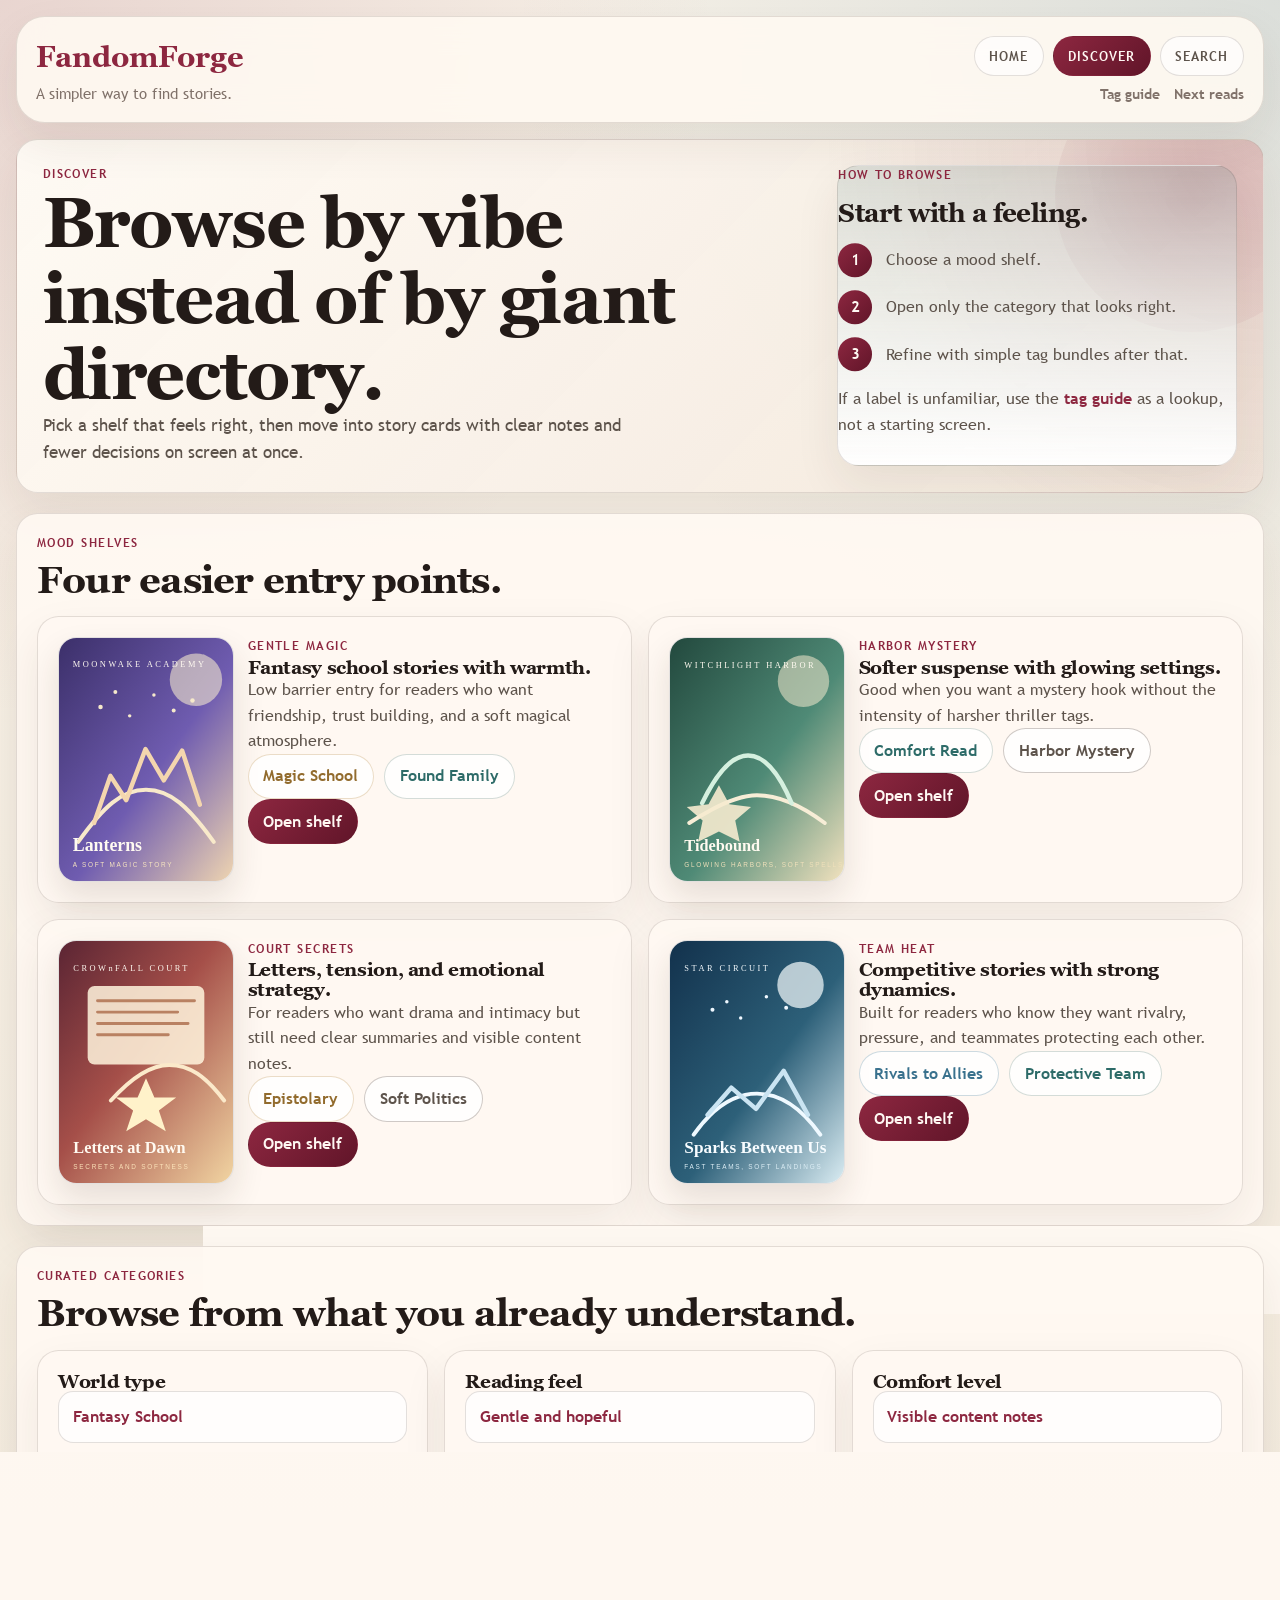
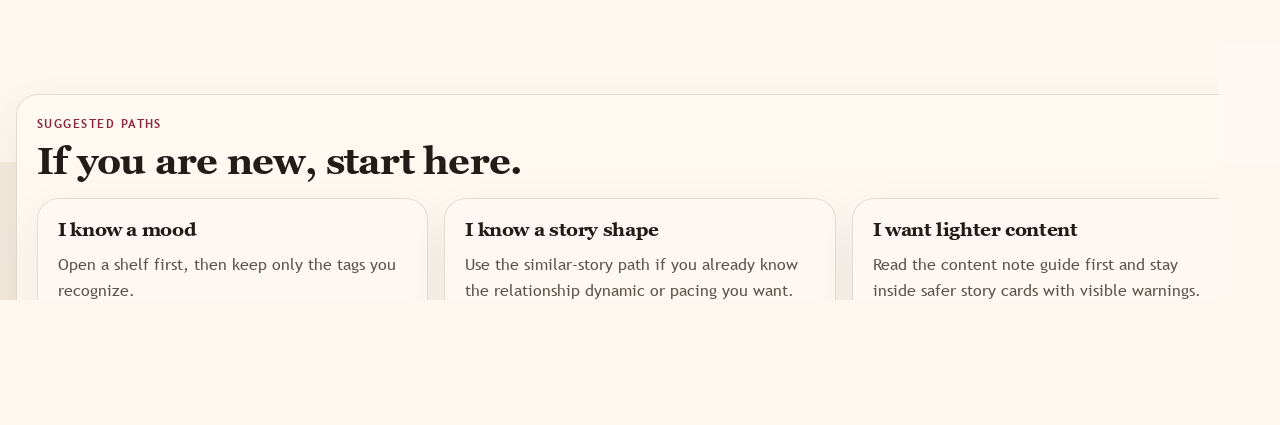
==== commit afb0e645: "refactor(ui): enhance navigation and content clarity across main screens with beginner-friendly desc" ====
--- a/discover.html
+++ b/discover.html
@@ -6,7 +6,7 @@
     <title>FandomForge | Discover</title>
     <meta
       name="description"
-      content="FandomForge discover screen with grouped categories and browse shortcuts."
+      content="FandomForge discover screen with visual shelves, starter routes, and beginner-friendly category browsing."
     >
     <meta name="theme-color" content="#8b2437">
     <link rel="icon" href="assets/icons/favicon.svg" type="image/svg+xml">
@@ -21,117 +21,195 @@
           <a class="brand-mark" href="index.html">FandomForge</a>
           <p class="brand-meta">A simpler way to find stories.</p>
         </div>
-        <nav class="site-nav" aria-label="Primary">
-          <a class="nav-link" href="index.html">Home</a>
-          <a class="nav-link is-active" href="discover.html" aria-current="page">Discover</a>
-          <a class="nav-link" href="search.html">Search</a>
-          <a class="nav-link" href="tags.html">Tags</a>
-          <a class="nav-link" href="recommendations.html">Recommendations</a>
-        </nav>
+        <div class="topbar-actions">
+          <nav class="site-nav" aria-label="Primary">
+            <a class="nav-link" href="index.html">Home</a>
+            <a class="nav-link is-active" href="discover.html" aria-current="page">Discover</a>
+            <a class="nav-link" href="search.html">Search</a>
+          </nav>
+          <nav class="support-nav" aria-label="Support">
+            <a class="support-link" href="tags.html">Tag guide</a>
+            <a class="support-link" href="recommendations.html">Next reads</a>
+          </nav>
+        </div>
       </header>
-
-      <p class="archive-notice">Browse by category, then open a result list.</p>
 
       <main id="main" class="app-main">
         <section class="page-hero">
           <div>
             <p class="page-kicker">Discover</p>
-            <h1 class="page-title">Browse categories.</h1>
+            <h1 class="page-title">Browse by vibe instead of by giant directory.</h1>
             <p class="page-summary">
-              Pick a category, then move into a result list.
+              Pick a shelf that feels right, then move into story cards with clear notes and
+              fewer decisions on screen at once.
             </p>
           </div>
 
           <aside class="search-panel">
-            <p class="eyebrow">Browse</p>
-            <h2>Go to a category first.</h2>
-            <div class="mini-list">
-              <a class="text-link" href="#media-directory">Media groups</a>
-              <a class="text-link" href="#starter-fandoms">Starter fandoms</a>
-              <a class="text-link" href="#new-reader-routes">New reader routes</a>
-            </div>
+            <p class="eyebrow">How to Browse</p>
+            <h2>Start with a feeling.</h2>
+            <ol class="step-list">
+              <li>Choose a mood shelf.</li>
+              <li>Open only the category that looks right.</li>
+              <li>Refine with simple tag bundles after that.</li>
+            </ol>
+            <p class="mini-note">
+              If a label is unfamiliar, use the <a class="text-link" href="tags.html#starter-sets">tag guide</a> as a lookup, not a starting screen.
+            </p>
           </aside>
+        </section>
+
+        <section id="browse-by-mood" class="page-section" aria-labelledby="browse-by-mood-title">
+          <div class="section-heading">
+            <p class="eyebrow">Mood Shelves</p>
+            <h2 id="browse-by-mood-title">Four easier entry points.</h2>
+          </div>
+
+          <div class="category-grid">
+            <article id="gentle-shelf" class="browse-card">
+              <img
+                class="story-cover"
+                src="assets/covers/cover-moonwake-lanterns.svg"
+                alt="Moonwake Academy decorative cover art"
+                loading="lazy"
+              >
+              <div>
+                <p class="eyebrow">Gentle Magic</p>
+                <h3>Fantasy school stories with warmth.</h3>
+                <p class="helper-copy">Low barrier entry for readers who want friendship, trust building, and a soft magical atmosphere.</p>
+                <div class="tag-list">
+                  <a class="tag-link chip--gold" href="tags.html#magic-school">Magic School</a>
+                  <a class="tag-link chip--pine" href="tags.html#found-family">Found Family</a>
+                </div>
+                <div class="action-row">
+                  <a class="button-link" href="search-theme.html#theme-results">Open shelf</a>
+                </div>
+              </div>
+            </article>
+
+            <article id="harbor-shelf" class="browse-card">
+              <img
+                class="story-cover"
+                src="assets/covers/cover-witchlight-tide.svg"
+                alt="Witchlight Harbor decorative cover art"
+                loading="lazy"
+              >
+              <div>
+                <p class="eyebrow">Harbor Mystery</p>
+                <h3>Softer suspense with glowing settings.</h3>
+                <p class="helper-copy">Good when you want a mystery hook without the intensity of harsher thriller tags.</p>
+                <div class="tag-list">
+                  <a class="tag-link chip--pine" href="tags.html#comfort-read">Comfort Read</a>
+                  <a class="tag-link" href="tags.html#harbor-mystery">Harbor Mystery</a>
+                </div>
+                <div class="action-row">
+                  <a class="button-link" href="search-theme.html#theme-results">Open shelf</a>
+                </div>
+              </div>
+            </article>
+
+            <article id="court-shelf" class="browse-card">
+              <img
+                class="story-cover"
+                src="assets/covers/cover-crownfall-letters.svg"
+                alt="Crownfall Court decorative cover art"
+                loading="lazy"
+              >
+              <div>
+                <p class="eyebrow">Court Secrets</p>
+                <h3>Letters, tension, and emotional strategy.</h3>
+                <p class="helper-copy">For readers who want drama and intimacy but still need clear summaries and visible content notes.</p>
+                <div class="tag-list">
+                  <a class="tag-link chip--gold" href="tags.html#epistolary">Epistolary</a>
+                  <a class="tag-link" href="tags.html#soft-politics">Soft Politics</a>
+                </div>
+                <div class="action-row">
+                  <a class="button-link" href="search-theme.html#theme-results">Open shelf</a>
+                </div>
+              </div>
+            </article>
+
+            <article id="team-shelf" class="browse-card">
+              <img
+                class="story-cover"
+                src="assets/covers/cover-starcircuit-sparks.svg"
+                alt="Star Circuit decorative cover art"
+                loading="lazy"
+              >
+              <div>
+                <p class="eyebrow">Team Heat</p>
+                <h3>Competitive stories with strong dynamics.</h3>
+                <p class="helper-copy">Built for readers who know they want rivalry, pressure, and teammates protecting each other.</p>
+                <div class="tag-list">
+                  <a class="tag-link chip--sky" href="tags.html#team-rivalry">Rivals to Allies</a>
+                  <a class="tag-link chip--pine" href="tags.html#protective-team">Protective Team</a>
+                </div>
+                <div class="action-row">
+                  <a class="button-link" href="search-similar.html#specific-results">Open shelf</a>
+                </div>
+              </div>
+            </article>
+          </div>
         </section>
 
         <section id="media-directory" class="page-section" aria-labelledby="media-directory-title">
           <div class="section-heading">
-            <p class="eyebrow">Media Groups</p>
-            <h2 id="media-directory-title">Directory categories.</h2>
+            <p class="eyebrow">Curated Categories</p>
+            <h2 id="media-directory-title">Browse from what you already understand.</h2>
           </div>
 
           <div class="directory-columns">
             <article class="directory-group">
-              <h3>TV and Streaming</h3>
+              <h3>World type</h3>
               <ul class="directory-list">
-                <li><a href="#school-fantasy">Fantasy School</a></li>
-                <li><a href="#team-racing">Team Competition</a></li>
+                <li><a href="#gentle-shelf">Fantasy School</a></li>
+                <li><a href="#harbor-shelf">Harbor Mystery</a></li>
+                <li><a href="#court-shelf">Court Drama</a></li>
+                <li><a href="#team-shelf">Team Competition</a></li>
               </ul>
             </article>
             <article class="directory-group">
-              <h3>Books and Comics</h3>
+              <h3>Reading feel</h3>
               <ul class="directory-list">
-                <li><a href="#court-drama">Court Drama</a></li>
-                <li><a href="#harbor-mystery">Harbor Mystery</a></li>
+                <li><a href="search-theme.html#theme-results">Gentle and hopeful</a></li>
+                <li><a href="search-theme.html#theme-results">Slow and emotional</a></li>
+                <li><a href="search-similar.html#specific-results">Fast and intense</a></li>
+                <li><a href="tags.html#starter-sets">Beginner-friendly tags</a></li>
               </ul>
             </article>
             <article class="directory-group">
-              <h3>Quick links</h3>
+              <h3>Comfort level</h3>
               <ul class="directory-list">
-                <li><a href="search-theme.html#theme-results">Theme results</a></li>
-                <li><a href="search-similar.html#specific-results">Similar results</a></li>
+                <li><a href="tags.html#content-notes">Visible content notes</a></li>
+                <li><a href="search.html#starter-filters-title">Shorter first reads</a></li>
+                <li><a href="recommendations.html#safe-start-lane">Safer follow-up picks</a></li>
+                <li><a href="story.html#moonwake-work">Open a gentle example</a></li>
               </ul>
             </article>
-          </div>
-        </section>
-
-        <section id="starter-fandoms" class="page-section" aria-labelledby="starter-fandoms-title">
-          <div class="section-heading">
-            <p class="eyebrow">Categories</p>
-            <h2 id="starter-fandoms-title">Sample browse categories.</h2>
-          </div>
-
-          <div class="category-grid">
-            <a id="school-fantasy" class="category-card" href="search-theme.html#theme-results">
-              <p class="eyebrow">Category</p>
-              <h3>Fantasy School</h3>
-              <p class="helper-copy">Stories with school settings, slower pacing, and group dynamics.</p>
-            </a>
-            <a id="team-racing" class="category-card" href="search-similar.html#specific-results">
-              <p class="eyebrow">Category</p>
-              <h3>Team Competition</h3>
-              <p class="helper-copy">Stories with rivalry, pressure, and teammate protection.</p>
-            </a>
-            <a id="court-drama" class="category-card" href="search-theme.html#theme-results">
-              <p class="eyebrow">Category</p>
-              <h3>Court Drama</h3>
-              <p class="helper-copy">Stories with emotional tension, power imbalance, and letters.</p>
-            </a>
-            <a id="harbor-mystery" class="category-card" href="search-theme.html#theme-results">
-              <p class="eyebrow">Category</p>
-              <h3>Harbor Mystery</h3>
-              <p class="helper-copy">Stories with softer mystery pacing and lower-intensity fantasy.</p>
-            </a>
           </div>
         </section>
 
         <section id="new-reader-routes" class="page-section" aria-labelledby="new-reader-title">
           <div class="section-heading">
             <p class="eyebrow">Suggested Paths</p>
-            <h2 id="new-reader-title">Try one of these first.</h2>
+            <h2 id="new-reader-title">If you are new, start here.</h2>
           </div>
 
           <div class="quick-grid">
-            <article class="notice-card">
-              <h3>Start with a theme</h3>
-              <a class="text-link" href="search-theme.html#theme-results">Open theme results</a>
-            </article>
-            <article class="notice-card">
-              <h3>Start with a similar story</h3>
-              <a class="text-link" href="search-similar.html#specific-results">Open similar-story results</a>
-            </article>
-            <article class="notice-card">
-              <h3>Read tag help first</h3>
-              <a class="text-link" href="tags.html#new-to-tags">Open tag guide</a>
+            <article class="guide-card">
+              <h3>I know a mood</h3>
+              <p class="helper-copy">Open a shelf first, then keep only the tags you recognize.</p>
+              <a class="text-link" href="#browse-by-mood">Go to mood shelves</a>
+            </article>
+            <article class="guide-card">
+              <h3>I know a story shape</h3>
+              <p class="helper-copy">Use the similar-story path if you already know the relationship dynamic or pacing you want.</p>
+              <a class="text-link" href="search.html#similar-task">Open similar-story mode</a>
+            </article>
+            <article class="guide-card">
+              <h3>I want lighter content</h3>
+              <p class="helper-copy">Read the content note guide first and stay inside safer story cards with visible warnings.</p>
+              <a class="text-link" href="tags.html#content-notes">Open safety guide</a>
             </article>
           </div>
         </section>
--- a/styles/main.css
+++ b/styles/main.css
@@ -31,18 +31,28 @@
 }
 
 :root {
-  --paper: #f7f4ef;
-  --surface: #fffcf8;
-  --surface-muted: #f0ebe3;
-  --ink: #241e1b;
-  --ink-soft: #5d524c;
-  --ink-muted: #7f736d;
-  --accent: #8b2437;
-  --accent-soft: rgba(139, 36, 55, 0.08);
-  --line: #d8d0c6;
-  --line-strong: #bbb0a3;
-  --radius: 0.4rem;
-  --content-width: 76rem;
+  --paper: #f3eadc;
+  --surface: rgba(255, 249, 242, 0.92);
+  --surface-strong: #fffaf2;
+  --surface-muted: #f0e5d5;
+  --ink: #231b18;
+  --ink-soft: #5d534b;
+  --ink-muted: #80726a;
+  --berry: #8d2740;
+  --berry-deep: #611529;
+  --teal: #2d6b68;
+  --sky: #39718d;
+  --gold: #b7863c;
+  --pine: #3e6559;
+  --accent-soft: rgba(141, 39, 64, 0.11);
+  --teal-soft: rgba(45, 107, 104, 0.12);
+  --line: rgba(84, 65, 56, 0.16);
+  --line-strong: rgba(84, 65, 56, 0.28);
+  --shadow: 0 1.2rem 2.8rem rgba(58, 38, 27, 0.08);
+  --radius-sm: 0.95rem;
+  --radius-md: 1.35rem;
+  --radius-lg: 1.8rem;
+  --content-width: 78rem;
 }
 
 *,
@@ -56,13 +66,30 @@
 }
 
 body {
+  position: relative;
   margin: 0;
   min-height: 100vh;
-  background: var(--paper);
+  background:
+    radial-gradient(circle at top left, rgba(141, 39, 64, 0.14), transparent 30%),
+    radial-gradient(circle at top right, rgba(57, 113, 141, 0.15), transparent 32%),
+    linear-gradient(180deg, #f8f2e8 0%, var(--paper) 100%);
   color: var(--ink);
   font-family: "Forge Sans", Arial, sans-serif;
   font-size: 1rem;
-  line-height: 1.55;
+  line-height: 1.6;
+}
+
+body::before {
+  content: "";
+  position: fixed;
+  inset: 0;
+  background-image:
+    linear-gradient(rgba(255, 255, 255, 0.24) 1px, transparent 1px),
+    linear-gradient(90deg, rgba(255, 255, 255, 0.24) 1px, transparent 1px);
+  background-size: 3rem 3rem;
+  mask-image: linear-gradient(180deg, rgba(0, 0, 0, 0.16), transparent 78%);
+  pointer-events: none;
+  opacity: 0.45;
 }
 
 img {
@@ -89,7 +116,8 @@
 h3,
 h4 {
   font-family: "Concordia Serif", Georgia, serif;
-  line-height: 1.1;
+  line-height: 1.08;
+  letter-spacing: -0.02em;
 }
 
 ul,
@@ -98,20 +126,20 @@
 }
 
 :focus-visible {
-  outline: 3px solid rgba(139, 36, 55, 0.28);
-  outline-offset: 0.15rem;
+  outline: 3px solid rgba(141, 39, 64, 0.25);
+  outline-offset: 0.18rem;
 }
 
 .skip-link {
   position: absolute;
   left: 1rem;
   top: -4rem;
-  z-index: 20;
+  z-index: 30;
   padding: 0.75rem 1rem;
-  border: 1px solid var(--accent);
-  border-radius: var(--radius);
+  border: 1px solid var(--berry);
+  border-radius: var(--radius-sm);
   background: #fff;
-  color: var(--accent);
+  color: var(--berry);
   text-decoration: none;
 }
 
@@ -122,28 +150,33 @@
 section[id],
 article[id],
 div[id] {
-  scroll-margin-top: 5.5rem;
+  scroll-margin-top: 7rem;
 }
 
 .prototype-shell {
-  width: min(calc(100% - 1rem), var(--content-width));
+  position: relative;
+  z-index: 1;
+  width: min(calc(100% - 1.25rem), var(--content-width));
   margin: 0 auto;
-  padding: 0.75rem 0 2rem;
+  padding: 1rem 0 2.5rem;
 }
 
 .app-topbar {
   position: sticky;
-  top: 0;
-  z-index: 10;
+  top: 1rem;
+  z-index: 20;
   display: flex;
   flex-wrap: wrap;
   align-items: end;
   justify-content: space-between;
   gap: 1rem;
   margin-bottom: 1rem;
-  padding: 0.9rem 1rem;
-  border: 1px solid var(--line-strong);
-  background: var(--surface);
+  padding: 1rem 1.2rem;
+  border: 1px solid var(--line);
+  border-radius: var(--radius-lg);
+  background: rgba(255, 250, 242, 0.88);
+  backdrop-filter: blur(16px);
+  box-shadow: var(--shadow);
 }
 
 .brand-lockup {
@@ -152,53 +185,86 @@
 }
 
 .brand-mark {
-  color: var(--accent);
+  color: var(--berry);
   font-family: "Concordia Serif", Georgia, serif;
-  font-size: 1.65rem;
+  font-size: 1.8rem;
   font-weight: 700;
   text-decoration: none;
 }
 
 .brand-meta {
   color: var(--ink-muted);
-  font-size: 0.88rem;
+  font-size: 0.92rem;
 }
 
 .site-nav {
   display: flex;
   flex-wrap: wrap;
-  gap: 0.45rem;
+  gap: 0.55rem;
+  justify-content: flex-end;
 }
 
 .nav-link {
   display: inline-flex;
   align-items: center;
   justify-content: center;
-  min-height: 2.35rem;
-  padding: 0.55rem 0.85rem;
+  min-height: 2.45rem;
+  padding: 0.55rem 0.9rem;
   border: 1px solid var(--line);
-  background: #fff;
+  border-radius: 999px;
+  background: rgba(255, 255, 255, 0.7);
   color: var(--ink-soft);
-  font-size: 0.84rem;
+  font-size: 0.82rem;
   font-weight: 700;
-  letter-spacing: 0.06em;
+  letter-spacing: 0.08em;
   text-decoration: none;
   text-transform: uppercase;
 }
 
 .nav-link:hover,
 .nav-link:focus-visible {
-  border-color: var(--accent);
-  color: var(--accent);
+  border-color: rgba(141, 39, 64, 0.32);
+  color: var(--berry);
 }
 
 .nav-link.is-active {
-  border-color: var(--accent);
-  background: var(--accent-soft);
-  color: var(--accent);
-}
-
-.archive-notice,
+  border-color: transparent;
+  background: linear-gradient(135deg, var(--berry), var(--berry-deep));
+  color: #fff8f3;
+}
+
+.topbar-actions {
+  display: grid;
+  gap: 0.4rem;
+  justify-items: end;
+}
+
+.support-nav {
+  display: flex;
+  flex-wrap: wrap;
+  gap: 0.85rem;
+  justify-content: flex-end;
+}
+
+.support-link {
+  color: var(--ink-muted);
+  font-size: 0.9rem;
+  font-weight: 700;
+  text-decoration: none;
+}
+
+.support-link:hover,
+.support-link:focus-visible {
+  color: var(--berry);
+}
+
+.support-link.is-active {
+  color: var(--berry);
+  text-decoration: underline;
+  text-decoration-thickness: 2px;
+  text-underline-offset: 0.2rem;
+}
+
 .page-hero,
 .page-section,
 .search-panel,
@@ -212,20 +278,39 @@
 .definition-card,
 .example-panel,
 .chapter-card,
-.comment-card {
+.comment-card,
+.pathway-card,
+.shelf-card,
+.browse-card,
+.guide-card,
+.recommendation-card,
+.filter-card,
+.safety-card {
   border: 1px solid var(--line);
+  border-radius: var(--radius-md);
   background: var(--surface);
-}
-
-.archive-notice {
-  padding: 0.85rem 1rem;
-  color: var(--ink-soft);
-  border-left: 4px solid var(--accent);
+  box-shadow: var(--shadow);
 }
 
 .app-main {
   display: grid;
-  gap: 1rem;
+  gap: 1.25rem;
+}
+
+.app-main > * {
+  animation: rise-in 0.65s ease both;
+}
+
+.app-main > *:nth-child(2) {
+  animation-delay: 0.06s;
+}
+
+.app-main > *:nth-child(3) {
+  animation-delay: 0.12s;
+}
+
+.app-main > *:nth-child(4) {
+  animation-delay: 0.18s;
 }
 
 .page-hero,
@@ -240,28 +325,56 @@
 .definition-card,
 .example-panel,
 .chapter-card,
-.comment-card {
-  padding: 1rem;
+.comment-card,
+.pathway-card,
+.shelf-card,
+.browse-card,
+.guide-card,
+.recommendation-card,
+.filter-card,
+.safety-card {
+  padding: 1.25rem;
 }
 
 .page-hero {
-  display: grid;
-  gap: 1rem;
+  position: relative;
+  display: grid;
+  gap: 1.3rem;
+  overflow: hidden;
+  background:
+    radial-gradient(circle at top right, rgba(141, 39, 64, 0.14), transparent 34%),
+    linear-gradient(135deg, rgba(255, 251, 245, 0.95), rgba(242, 231, 219, 0.92));
+}
+
+.page-hero::after {
+  content: "";
+  position: absolute;
+  right: -4rem;
+  top: -5rem;
+  width: 17rem;
+  height: 17rem;
+  border-radius: 50%;
+  background: radial-gradient(circle, rgba(141, 39, 64, 0.18), rgba(141, 39, 64, 0));
+}
+
+.page-hero > * {
+  position: relative;
+  z-index: 1;
 }
 
 .page-kicker,
 .eyebrow,
 .meta-label {
-  color: var(--accent);
-  font-size: 0.78rem;
+  color: var(--berry);
+  font-size: 0.76rem;
   font-weight: 700;
-  letter-spacing: 0.08em;
+  letter-spacing: 0.12em;
   text-transform: uppercase;
 }
 
 .page-title {
-  font-size: clamp(2rem, 5vw, 3rem);
-  max-width: 18ch;
+  max-width: 14ch;
+  font-size: clamp(2.5rem, 6vw, 4.4rem);
 }
 
 .page-summary,
@@ -272,14 +385,57 @@
 .meta-value,
 .byline,
 .chapter-meta,
-.comment-meta {
+.comment-meta,
+.mini-note {
   color: var(--ink-soft);
 }
 
+.page-summary {
+  max-width: 38rem;
+  font-size: 1.04rem;
+}
+
 .section-heading {
   display: grid;
   gap: 0.35rem;
-  margin-bottom: 0.9rem;
+  margin-bottom: 1rem;
+}
+
+.section-heading h2 {
+  font-size: clamp(1.6rem, 3vw, 2.4rem);
+}
+
+.hero-metrics,
+.quick-jump,
+.chip-row,
+.action-row,
+.tag-list,
+.stats-row,
+.badge-row,
+.support-row {
+  display: flex;
+  flex-wrap: wrap;
+  gap: 0.65rem;
+}
+
+.hero-metrics {
+  margin-top: 1rem;
+}
+
+.stat-chip {
+  display: grid;
+  gap: 0.18rem;
+  min-width: 12rem;
+  padding: 0.85rem 0.95rem;
+  border: 1px solid rgba(141, 39, 64, 0.18);
+  border-radius: var(--radius-sm);
+  background: rgba(255, 255, 255, 0.7);
+}
+
+.stat-chip strong {
+  color: var(--berry);
+  font-family: "Concordia Serif", Georgia, serif;
+  font-size: 1.35rem;
 }
 
 .quick-grid,
@@ -289,61 +445,62 @@
 .results-layout,
 .archive-layout,
 .detail-grid,
-.glossary-grid {
+.glossary-grid,
+.story-grid,
+.pathway-grid,
+.guide-grid,
+.recommendation-grid {
   display: grid;
   gap: 1rem;
 }
 
 .search-panel {
   display: grid;
-  gap: 0.75rem;
-  background: var(--surface-muted);
+  gap: 0.85rem;
+  align-content: start;
+  background:
+    linear-gradient(180deg, rgba(45, 107, 104, 0.13), rgba(255, 255, 255, 0.95));
+}
+
+.search-panel h2 {
+  font-size: 1.65rem;
 }
 
 .search-input,
-.filter-pill,
-.cover-placeholder {
+.filter-pill {
   display: flex;
   align-items: center;
-  justify-content: center;
-  min-height: 3rem;
-  padding: 0.8rem;
-  border: 1px dashed var(--line-strong);
-  background: #fff;
-  color: var(--ink-soft);
-}
-
-.cover-placeholder {
-  width: min(100%, 8rem);
-  min-height: 10.5rem;
-  font-size: 0.9rem;
-  text-transform: uppercase;
-  letter-spacing: 0.08em;
-}
-
-.quick-jump,
-.chip-row,
-.action-row,
-.tag-list,
-.stats-row {
-  display: flex;
-  flex-wrap: wrap;
-  gap: 0.55rem;
+  min-height: 3.15rem;
+  padding: 0.85rem 1rem;
+  border: 1px solid var(--line-strong);
+  border-radius: var(--radius-sm);
+  background: rgba(255, 255, 255, 0.78);
+  color: var(--ink);
 }
 
 .button-link,
 .chip,
-.tag-link {
+.tag-link,
+.info-badge,
+.match-pill {
   display: inline-flex;
   align-items: center;
   justify-content: center;
-  min-height: 2.3rem;
-  padding: 0.5rem 0.8rem;
+  gap: 0.45rem;
+  min-height: 2.5rem;
+  padding: 0.55rem 0.92rem;
   border: 1px solid var(--line-strong);
-  background: #fff;
+  border-radius: 999px;
+  background: rgba(255, 255, 255, 0.82);
   color: var(--ink-soft);
   font-weight: 700;
   text-decoration: none;
+}
+
+.button-link {
+  border-color: transparent;
+  background: linear-gradient(135deg, var(--berry), var(--berry-deep));
+  color: #fff8f3;
 }
 
 .button-link:hover,
@@ -351,49 +508,155 @@
 .chip:hover,
 .chip:focus-visible,
 .tag-link:hover,
-.tag-link:focus-visible {
-  border-color: var(--accent);
-  color: var(--accent);
-}
-
-.button-link--secondary,
+.tag-link:focus-visible,
+.info-badge:hover,
+.info-badge:focus-visible,
+.match-pill:hover,
+.match-pill:focus-visible {
+  transform: translateY(-1px);
+  transition: transform 0.2s ease, border-color 0.2s ease, color 0.2s ease;
+}
+
+.button-link--secondary {
+  border-color: rgba(141, 39, 64, 0.22);
+  background: rgba(255, 255, 255, 0.7);
+  color: var(--berry);
+}
+
 .chip--muted {
-  background: var(--surface-muted);
-}
-
-.chip--sky {
-  border-color: #9eb3c2;
-}
-
-.chip--pine {
-  border-color: #a8b9b1;
-}
-
-.chip--gold {
-  border-color: #cbb38d;
+  background: rgba(255, 255, 255, 0.55);
+}
+
+.chip--sky,
+.info-badge--sky {
+  border-color: rgba(57, 113, 141, 0.25);
+  color: var(--sky);
+}
+
+.chip--pine,
+.info-badge--teal {
+  border-color: rgba(62, 101, 89, 0.22);
+  color: var(--teal);
+}
+
+.chip--gold,
+.info-badge--gold {
+  border-color: rgba(183, 134, 60, 0.28);
+  color: #926b2d;
+}
+
+.info-badge--berry {
+  border-color: rgba(141, 39, 64, 0.22);
+  color: var(--berry);
+}
+
+.match-pill {
+  border-color: rgba(45, 107, 104, 0.22);
+  background: rgba(45, 107, 104, 0.12);
+  color: var(--teal);
+}
+
+.pathway-card {
+  display: grid;
+  gap: 0.85rem;
+  text-decoration: none;
+}
+
+.pathway-card--berry {
+  background:
+    linear-gradient(180deg, rgba(141, 39, 64, 0.1), rgba(255, 250, 244, 0.96));
+}
+
+.pathway-card--teal {
+  background:
+    linear-gradient(180deg, rgba(45, 107, 104, 0.1), rgba(255, 250, 244, 0.96));
+}
+
+.pathway-card--gold {
+  background:
+    linear-gradient(180deg, rgba(183, 134, 60, 0.1), rgba(255, 250, 244, 0.96));
 }
 
 .task-card,
-.category-card {
-  display: grid;
-  gap: 0.65rem;
-  text-decoration: none;
+.category-card,
+.browse-card,
+.shelf-card,
+.guide-card,
+.recommendation-card {
+  display: grid;
+  gap: 0.85rem;
+}
+
+.story-cover {
+  width: 100%;
+  aspect-ratio: 0.72;
+  object-fit: cover;
+  border: 1px solid var(--line);
+  border-radius: calc(var(--radius-md) - 0.2rem);
+  background: #fff;
+  box-shadow: 0 0.95rem 2rem rgba(58, 38, 27, 0.12);
 }
 
 .mini-list,
 .directory-list,
 .filter-list,
 .chapter-list,
-.comment-list {
-  display: grid;
-  gap: 0.6rem;
+.comment-list,
+.compact-list,
+.step-list,
+.reason-list {
+  display: grid;
+  gap: 0.65rem;
   padding-left: 0;
   list-style: none;
 }
 
+.step-list {
+  counter-reset: guide-step;
+}
+
+.step-list li {
+  position: relative;
+  display: flex;
+  align-items: center;
+  min-height: 2.3rem;
+  padding-left: 3rem;
+  color: var(--ink-soft);
+}
+
+.step-list li::before {
+  counter-increment: guide-step;
+  content: counter(guide-step);
+  position: absolute;
+  left: 0;
+  top: 50%;
+  display: grid;
+  place-items: center;
+  width: 2.1rem;
+  height: 2.1rem;
+  border-radius: 50%;
+  background: linear-gradient(135deg, var(--berry), var(--berry-deep));
+  color: #fffaf4;
+  font-size: 0.92rem;
+  font-weight: 700;
+  transform: translateY(-50%);
+}
+
+.compact-list li,
+.directory-list li,
+.filter-list li,
+.reason-list li,
+.chapter-card,
+.comment-card {
+  padding: 0.78rem 0.85rem;
+  border: 1px solid var(--line);
+  border-radius: var(--radius-sm);
+  background: rgba(255, 255, 255, 0.76);
+}
+
 .directory-list a,
 .text-link {
-  color: var(--accent);
+  color: var(--berry);
   font-weight: 700;
   text-decoration: none;
 }
@@ -407,14 +670,16 @@
 
 .filter-sidebar {
   display: grid;
-  gap: 0.9rem;
+  gap: 1rem;
   align-content: start;
+  background:
+    linear-gradient(180deg, rgba(141, 39, 64, 0.09), rgba(255, 255, 255, 0.94));
 }
 
 .filter-block {
   display: grid;
-  gap: 0.45rem;
-  padding-top: 0.8rem;
+  gap: 0.55rem;
+  padding-top: 0.95rem;
   border-top: 1px solid var(--line);
 }
 
@@ -430,21 +695,28 @@
 
 .work-card {
   display: grid;
-  gap: 0.9rem;
+  gap: 1rem;
+  background:
+    linear-gradient(180deg, rgba(255, 255, 255, 0.96), rgba(247, 239, 229, 0.94));
 }
 
 .work-topline {
   display: flex;
   flex-wrap: wrap;
-  align-items: baseline;
+  align-items: flex-start;
   justify-content: space-between;
-  gap: 0.4rem 1rem;
-  padding-bottom: 0.75rem;
+  gap: 0.65rem 1rem;
+  padding-bottom: 0.85rem;
   border-bottom: 1px solid var(--line);
 }
 
 .work-title {
-  font-size: 1.35rem;
+  font-size: clamp(1.45rem, 3vw, 2rem);
+}
+
+.byline {
+  font-weight: 700;
+  letter-spacing: 0.02em;
 }
 
 .work-shell,
@@ -453,35 +725,69 @@
   gap: 1rem;
 }
 
+.work-shell .story-cover,
+.work-detail-header .story-cover {
+  max-width: 10.5rem;
+}
+
 .work-meta-grid,
 .key-value-grid {
   display: grid;
-  gap: 0.7rem;
+  gap: 0.8rem;
 }
 
 .meta-group,
 .key-value-item {
   display: grid;
-  gap: 0.25rem;
-  padding: 0.7rem;
+  gap: 0.3rem;
+  padding: 0.82rem 0.85rem;
   border: 1px solid var(--line);
-  background: #fff;
+  border-radius: var(--radius-sm);
+  background: rgba(255, 255, 255, 0.78);
+}
+
+.summary-text {
+  font-size: 1.02rem;
 }
 
 .match-note {
-  padding: 0.75rem;
-  border-left: 3px solid var(--accent);
-  background: var(--accent-soft);
+  padding: 0.9rem 0.95rem;
+  border: 1px solid rgba(141, 39, 64, 0.18);
+  border-left: 4px solid var(--berry);
+  border-radius: var(--radius-sm);
+  background: rgba(141, 39, 64, 0.08);
   color: var(--ink-soft);
 }
 
+.stats-row span,
 .inline-stat {
   display: inline-flex;
   align-items: center;
   gap: 0.4rem;
-  padding: 0.45rem 0.65rem;
+  padding: 0.5rem 0.75rem;
   border: 1px solid var(--line);
-  background: #fff;
+  border-radius: 999px;
+  background: rgba(255, 255, 255, 0.76);
+  color: var(--ink-soft);
+}
+
+.helper-note {
+  padding: 0.9rem 0.95rem;
+  border: 1px solid rgba(45, 107, 104, 0.18);
+  border-radius: var(--radius-sm);
+  background: rgba(45, 107, 104, 0.09);
+  color: var(--ink-soft);
+}
+
+.chapter-list,
+.comment-list {
+  list-style: none;
+}
+
+.chapter-card strong,
+.comment-card strong {
+  font-family: "Concordia Serif", Georgia, serif;
+  font-size: 1.05rem;
 }
 
 .empty-state {
@@ -490,43 +796,71 @@
 
 @media (min-width: 48rem) {
   .page-hero,
-  .quick-grid,
   .task-grid,
   .category-grid,
   .directory-columns,
   .detail-grid,
-  .glossary-grid {
+  .glossary-grid,
+  .story-grid,
+  .guide-grid,
+  .recommendation-grid {
     grid-template-columns: repeat(2, minmax(0, 1fr));
   }
 
+  .quick-grid {
+    grid-template-columns: repeat(2, minmax(0, 1fr));
+  }
+
+  .pathway-grid {
+    grid-template-columns: repeat(3, minmax(0, 1fr));
+  }
+
   .results-layout {
-    grid-template-columns: minmax(15rem, 17rem) minmax(0, 1fr);
+    grid-template-columns: minmax(16rem, 18rem) minmax(0, 1fr);
     align-items: start;
   }
 
   .filter-sidebar {
     position: sticky;
-    top: 5.25rem;
+    top: 7rem;
   }
 
   .work-shell,
   .work-detail-header,
   .archive-layout {
-    grid-template-columns: minmax(8rem, 9rem) minmax(0, 1fr);
+    grid-template-columns: minmax(10rem, 12rem) minmax(0, 1fr);
     align-items: start;
   }
 
-  .work-meta-grid {
+  .work-meta-grid,
+  .key-value-grid {
     grid-template-columns: repeat(2, minmax(0, 1fr));
+  }
+
+  .browse-card,
+  .shelf-card,
+  .recommendation-card {
+    grid-template-columns: minmax(9rem, 11rem) minmax(0, 1fr);
+    align-items: start;
   }
 }
 
 @media (min-width: 64rem) {
   .page-hero {
-    grid-template-columns: minmax(0, 1.4fr) minmax(18rem, 24rem);
-  }
-
-  .category-grid,
+    grid-template-columns: minmax(0, 1.45fr) minmax(19rem, 25rem);
+    padding: 1.6rem;
+  }
+
+  .quick-grid,
+  .story-grid,
+  .recommendation-grid {
+    grid-template-columns: repeat(3, minmax(0, 1fr));
+  }
+
+  .glossary-grid {
+    grid-template-columns: repeat(3, minmax(0, 1fr));
+  }
+
   .directory-columns {
     grid-template-columns: repeat(3, minmax(0, 1fr));
   }
@@ -537,12 +871,22 @@
     position: static;
   }
 
+  .topbar-actions {
+    width: 100%;
+    justify-items: start;
+  }
+
   .site-nav {
     width: 100%;
+    justify-content: flex-start;
   }
 
   .nav-link {
     flex: 1 1 8.5rem;
+  }
+
+  .support-nav {
+    justify-content: flex-start;
   }
 }
 
@@ -550,4 +894,28 @@
   html {
     scroll-behavior: auto;
   }
-}
+
+  .app-main > * {
+    animation: none;
+  }
+
+  .button-link,
+  .chip,
+  .tag-link,
+  .info-badge,
+  .match-pill {
+    transition: none;
+  }
+}
+
+@keyframes rise-in {
+  from {
+    opacity: 0;
+    transform: translateY(14px);
+  }
+
+  to {
+    opacity: 1;
+    transform: translateY(0);
+  }
+}
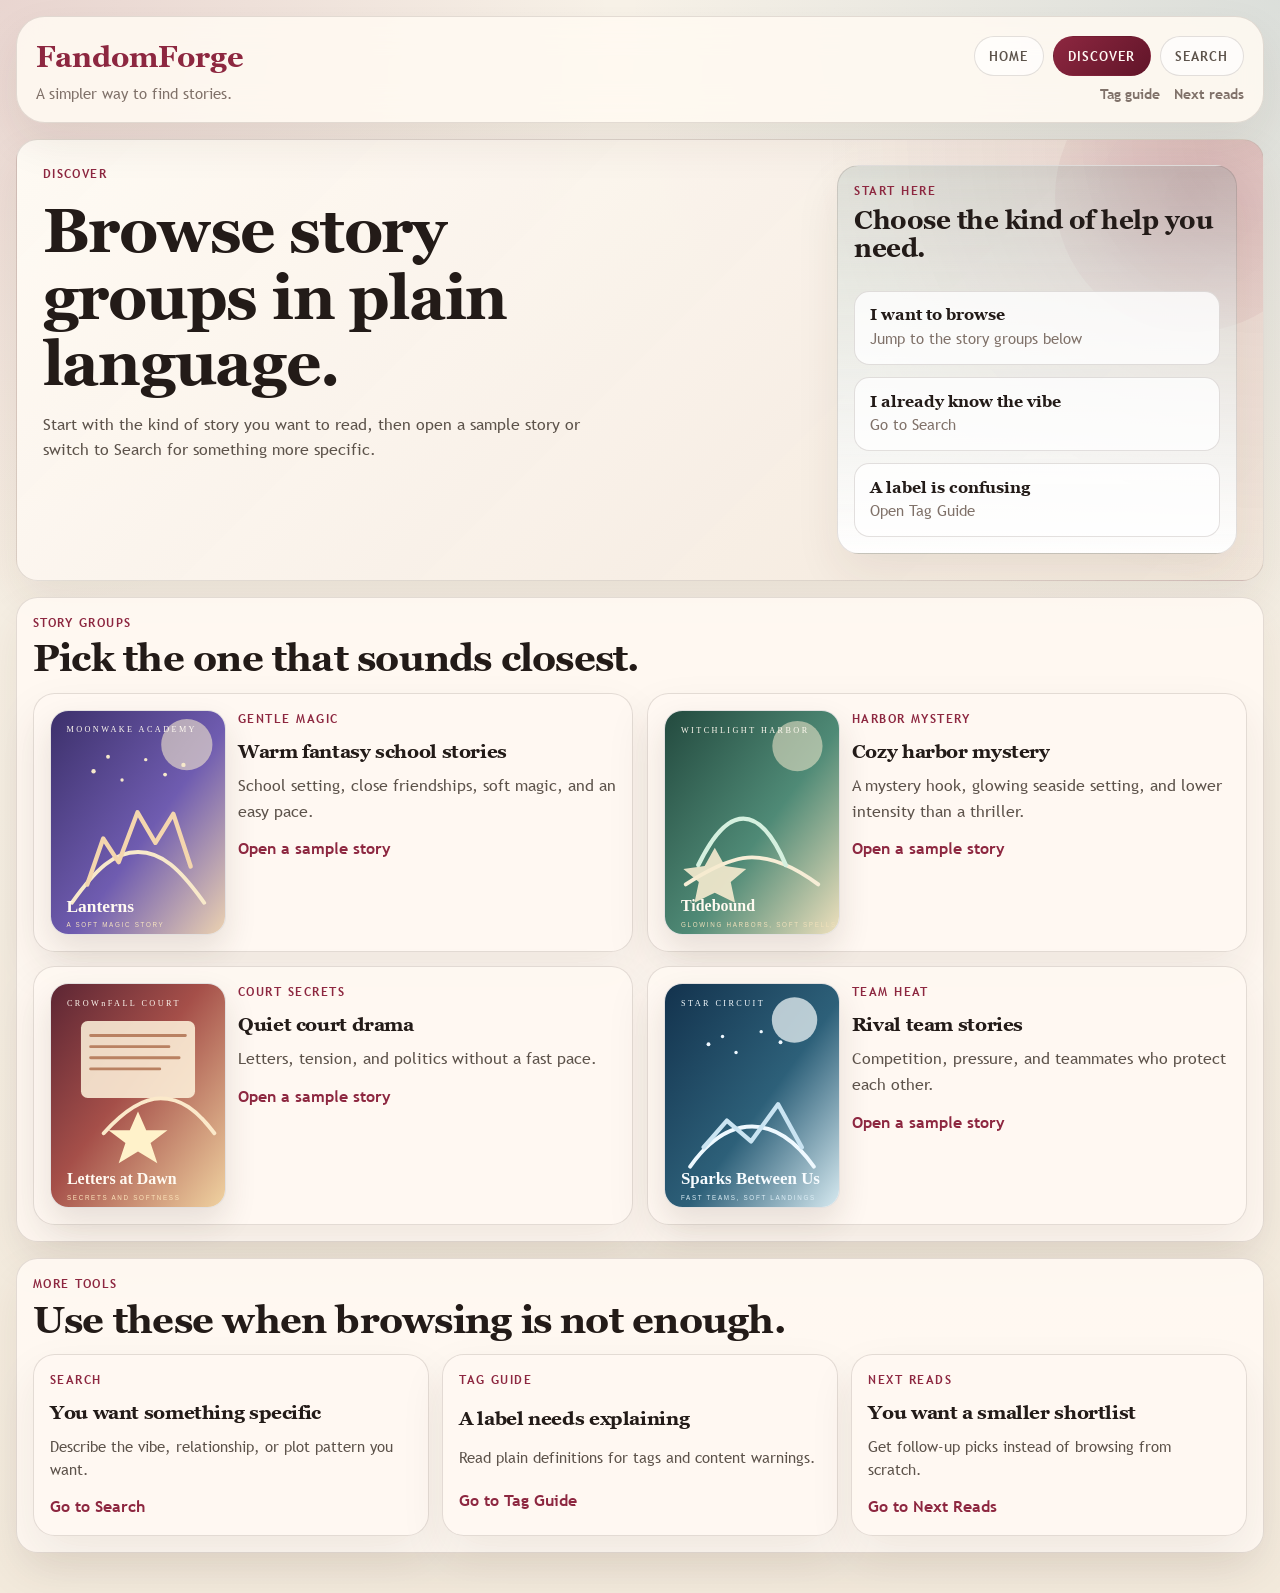
==== commit 135df2c2: "refactor(ui): enhance discover and search pages with clearer language and improved navigation for be" ====
--- a/discover.html
+++ b/discover.html
@@ -12,7 +12,7 @@
     <link rel="icon" href="assets/icons/favicon.svg" type="image/svg+xml">
     <link rel="stylesheet" href="styles/main.css">
   </head>
-  <body>
+  <body class="discover-page">
     <a class="skip-link" href="#main">Skip to content</a>
 
     <div class="prototype-shell">
@@ -34,35 +34,42 @@
         </div>
       </header>
 
-      <main id="main" class="app-main">
-        <section class="page-hero">
-          <div>
+      <main id="main" class="app-main discover-main">
+        <section class="page-hero discover-hero">
+          <div class="discover-hero-copy">
             <p class="page-kicker">Discover</p>
-            <h1 class="page-title">Browse by vibe instead of by giant directory.</h1>
+            <h1 class="page-title">Browse story groups in plain language.</h1>
             <p class="page-summary">
-              Pick a shelf that feels right, then move into story cards with clear notes and
-              fewer decisions on screen at once.
+              Start with the kind of story you want to read, then open a sample story or switch to Search for something more specific.
             </p>
           </div>
 
-          <aside class="search-panel">
-            <p class="eyebrow">How to Browse</p>
-            <h2>Start with a feeling.</h2>
-            <ol class="step-list">
-              <li>Choose a mood shelf.</li>
-              <li>Open only the category that looks right.</li>
-              <li>Refine with simple tag bundles after that.</li>
-            </ol>
-            <p class="mini-note">
-              If a label is unfamiliar, use the <a class="text-link" href="tags.html#starter-sets">tag guide</a> as a lookup, not a starting screen.
-            </p>
+          <aside class="search-panel discover-start-panel" aria-labelledby="discover-start-title">
+            <div class="section-heading discover-start-heading">
+              <p class="eyebrow">Start Here</p>
+              <h2 id="discover-start-title">Choose the kind of help you need.</h2>
+            </div>
+            <div class="discover-start-grid">
+              <a class="discover-start-card" href="#browse-by-mood">
+                <strong>I want to browse</strong>
+                <span>Jump to the story groups below</span>
+              </a>
+              <a class="discover-start-card" href="search.html#task-chooser-title">
+                <strong>I already know the vibe</strong>
+                <span>Go to Search</span>
+              </a>
+              <a class="discover-start-card" href="tags.html#starter-sets">
+                <strong>A label is confusing</strong>
+                <span>Open Tag Guide</span>
+              </a>
+            </div>
           </aside>
         </section>
 
-        <section id="browse-by-mood" class="page-section" aria-labelledby="browse-by-mood-title">
+        <section id="browse-by-mood" class="page-section discover-section" aria-labelledby="browse-by-mood-title">
           <div class="section-heading">
-            <p class="eyebrow">Mood Shelves</p>
-            <h2 id="browse-by-mood-title">Four easier entry points.</h2>
+            <p class="eyebrow">Story Groups</p>
+            <h2 id="browse-by-mood-title">Pick the one that sounds closest.</h2>
           </div>
 
           <div class="category-grid">
@@ -73,17 +80,11 @@
                 alt="Moonwake Academy decorative cover art"
                 loading="lazy"
               >
-              <div>
+              <div class="discover-browse-copy">
                 <p class="eyebrow">Gentle Magic</p>
-                <h3>Fantasy school stories with warmth.</h3>
-                <p class="helper-copy">Low barrier entry for readers who want friendship, trust building, and a soft magical atmosphere.</p>
-                <div class="tag-list">
-                  <a class="tag-link chip--gold" href="tags.html#magic-school">Magic School</a>
-                  <a class="tag-link chip--pine" href="tags.html#found-family">Found Family</a>
-                </div>
-                <div class="action-row">
-                  <a class="button-link" href="search-theme.html#theme-results">Open shelf</a>
-                </div>
+                <h3>Warm fantasy school stories</h3>
+                <p class="mini-note">School setting, close friendships, soft magic, and an easy pace.</p>
+                <a class="text-link" href="story.html#moonwake-work">Open a sample story</a>
               </div>
             </article>
 
@@ -94,17 +95,11 @@
                 alt="Witchlight Harbor decorative cover art"
                 loading="lazy"
               >
-              <div>
+              <div class="discover-browse-copy">
                 <p class="eyebrow">Harbor Mystery</p>
-                <h3>Softer suspense with glowing settings.</h3>
-                <p class="helper-copy">Good when you want a mystery hook without the intensity of harsher thriller tags.</p>
-                <div class="tag-list">
-                  <a class="tag-link chip--pine" href="tags.html#comfort-read">Comfort Read</a>
-                  <a class="tag-link" href="tags.html#harbor-mystery">Harbor Mystery</a>
-                </div>
-                <div class="action-row">
-                  <a class="button-link" href="search-theme.html#theme-results">Open shelf</a>
-                </div>
+                <h3>Cozy harbor mystery</h3>
+                <p class="mini-note">A mystery hook, glowing seaside setting, and lower intensity than a thriller.</p>
+                <a class="text-link" href="story.html#witchlight-work">Open a sample story</a>
               </div>
             </article>
 
@@ -115,17 +110,11 @@
                 alt="Crownfall Court decorative cover art"
                 loading="lazy"
               >
-              <div>
+              <div class="discover-browse-copy">
                 <p class="eyebrow">Court Secrets</p>
-                <h3>Letters, tension, and emotional strategy.</h3>
-                <p class="helper-copy">For readers who want drama and intimacy but still need clear summaries and visible content notes.</p>
-                <div class="tag-list">
-                  <a class="tag-link chip--gold" href="tags.html#epistolary">Epistolary</a>
-                  <a class="tag-link" href="tags.html#soft-politics">Soft Politics</a>
-                </div>
-                <div class="action-row">
-                  <a class="button-link" href="search-theme.html#theme-results">Open shelf</a>
-                </div>
+                <h3>Quiet court drama</h3>
+                <p class="mini-note">Letters, tension, and politics without a fast pace.</p>
+                <a class="text-link" href="story.html#crownfall-work">Open a sample story</a>
               </div>
             </article>
 
@@ -136,80 +125,40 @@
                 alt="Star Circuit decorative cover art"
                 loading="lazy"
               >
-              <div>
+              <div class="discover-browse-copy">
                 <p class="eyebrow">Team Heat</p>
-                <h3>Competitive stories with strong dynamics.</h3>
-                <p class="helper-copy">Built for readers who know they want rivalry, pressure, and teammates protecting each other.</p>
-                <div class="tag-list">
-                  <a class="tag-link chip--sky" href="tags.html#team-rivalry">Rivals to Allies</a>
-                  <a class="tag-link chip--pine" href="tags.html#protective-team">Protective Team</a>
-                </div>
-                <div class="action-row">
-                  <a class="button-link" href="search-similar.html#specific-results">Open shelf</a>
-                </div>
+                <h3>Rival team stories</h3>
+                <p class="mini-note">Competition, pressure, and teammates who protect each other.</p>
+                <a class="text-link" href="story.html#star-work">Open a sample story</a>
               </div>
             </article>
           </div>
         </section>
 
-        <section id="media-directory" class="page-section" aria-labelledby="media-directory-title">
+        <section id="media-directory" class="page-section discover-section" aria-labelledby="media-directory-title">
           <div class="section-heading">
-            <p class="eyebrow">Curated Categories</p>
-            <h2 id="media-directory-title">Browse from what you already understand.</h2>
-          </div>
-
-          <div class="directory-columns">
-            <article class="directory-group">
-              <h3>World type</h3>
-              <ul class="directory-list">
-                <li><a href="#gentle-shelf">Fantasy School</a></li>
-                <li><a href="#harbor-shelf">Harbor Mystery</a></li>
-                <li><a href="#court-shelf">Court Drama</a></li>
-                <li><a href="#team-shelf">Team Competition</a></li>
-              </ul>
-            </article>
-            <article class="directory-group">
-              <h3>Reading feel</h3>
-              <ul class="directory-list">
-                <li><a href="search-theme.html#theme-results">Gentle and hopeful</a></li>
-                <li><a href="search-theme.html#theme-results">Slow and emotional</a></li>
-                <li><a href="search-similar.html#specific-results">Fast and intense</a></li>
-                <li><a href="tags.html#starter-sets">Beginner-friendly tags</a></li>
-              </ul>
-            </article>
-            <article class="directory-group">
-              <h3>Comfort level</h3>
-              <ul class="directory-list">
-                <li><a href="tags.html#content-notes">Visible content notes</a></li>
-                <li><a href="search.html#starter-filters-title">Shorter first reads</a></li>
-                <li><a href="recommendations.html#safe-start-lane">Safer follow-up picks</a></li>
-                <li><a href="story.html#moonwake-work">Open a gentle example</a></li>
-              </ul>
-            </article>
-          </div>
-        </section>
-
-        <section id="new-reader-routes" class="page-section" aria-labelledby="new-reader-title">
-          <div class="section-heading">
-            <p class="eyebrow">Suggested Paths</p>
-            <h2 id="new-reader-title">If you are new, start here.</h2>
+            <p class="eyebrow">More Tools</p>
+            <h2 id="media-directory-title">Use these when browsing is not enough.</h2>
           </div>
 
           <div class="quick-grid">
-            <article class="guide-card">
-              <h3>I know a mood</h3>
-              <p class="helper-copy">Open a shelf first, then keep only the tags you recognize.</p>
-              <a class="text-link" href="#browse-by-mood">Go to mood shelves</a>
+            <article class="guide-card discover-support-card">
+              <p class="eyebrow">Search</p>
+              <h3>You want something specific</h3>
+              <p class="mini-note">Describe the vibe, relationship, or plot pattern you want.</p>
+              <a class="text-link" href="search.html#task-chooser-title">Go to Search</a>
             </article>
-            <article class="guide-card">
-              <h3>I know a story shape</h3>
-              <p class="helper-copy">Use the similar-story path if you already know the relationship dynamic or pacing you want.</p>
-              <a class="text-link" href="search.html#similar-task">Open similar-story mode</a>
+            <article class="guide-card discover-support-card">
+              <p class="eyebrow">Tag Guide</p>
+              <h3>A label needs explaining</h3>
+              <p class="mini-note">Read plain definitions for tags and content warnings.</p>
+              <a class="text-link" href="tags.html#starter-sets">Go to Tag Guide</a>
             </article>
-            <article class="guide-card">
-              <h3>I want lighter content</h3>
-              <p class="helper-copy">Read the content note guide first and stay inside safer story cards with visible warnings.</p>
-              <a class="text-link" href="tags.html#content-notes">Open safety guide</a>
+            <article class="guide-card discover-support-card">
+              <p class="eyebrow">Next Reads</p>
+              <h3>You want a smaller shortlist</h3>
+              <p class="mini-note">Get follow-up picks instead of browsing from scratch.</p>
+              <a class="text-link" href="recommendations.html#safe-start-lane">Go to Next Reads</a>
             </article>
           </div>
         </section>
--- a/styles/main.css
+++ b/styles/main.css
@@ -466,6 +466,323 @@
   font-size: 1.65rem;
 }
 
+.home-main {
+  gap: 1rem;
+}
+
+.home-hero {
+  gap: 1rem;
+}
+
+.home-hero-copy {
+  display: grid;
+  gap: 0.85rem;
+  align-content: start;
+}
+
+.home-hero::after {
+  top: -4rem;
+  right: -3rem;
+  width: 13rem;
+  height: 13rem;
+}
+
+.home-hero .page-title {
+  max-width: 12ch;
+  font-size: clamp(2.35rem, 5vw, 4rem);
+}
+
+.home-hero .page-summary {
+  max-width: 30rem;
+  font-size: 0.98rem;
+}
+
+.home-quick-start {
+  gap: 0.9rem;
+  padding: 1rem;
+}
+
+.home-quick-heading {
+  margin-bottom: 0;
+}
+
+.home-quick-grid {
+  display: grid;
+  gap: 0.75rem;
+}
+
+.home-jump-card {
+  display: grid;
+  gap: 0.2rem;
+  padding: 0.85rem 0.9rem;
+  border: 1px solid var(--line);
+  border-radius: var(--radius-sm);
+  background: rgba(255, 255, 255, 0.78);
+  text-decoration: none;
+}
+
+.home-jump-card strong {
+  color: var(--ink);
+  font-family: "Concordia Serif", Georgia, serif;
+  font-size: 1.05rem;
+  line-height: 1.1;
+}
+
+.home-jump-card span {
+  color: var(--ink-muted);
+  font-size: 0.92rem;
+}
+
+.home-jump-card:hover,
+.home-jump-card:focus-visible {
+  border-color: rgba(141, 39, 64, 0.28);
+  transform: translateY(-1px);
+  transition: transform 0.2s ease, border-color 0.2s ease;
+}
+
+.home-section {
+  padding: 1rem;
+}
+
+.home-page .section-heading {
+  gap: 0.25rem;
+  margin-bottom: 0.85rem;
+}
+
+.home-page .story-grid,
+.home-page .quick-grid {
+  gap: 0.85rem;
+}
+
+.home-shelf-card,
+.home-support-card {
+  gap: 0.75rem;
+  padding: 1rem;
+}
+
+.home-shelf-copy,
+.home-shelf-head {
+  display: grid;
+}
+
+.home-shelf-copy {
+  gap: 0.75rem;
+}
+
+.home-shelf-head {
+  gap: 0.2rem;
+}
+
+.home-page .story-cover {
+  aspect-ratio: 0.78;
+}
+
+.home-page .tag-list {
+  gap: 0.5rem;
+}
+
+.home-support-card .mini-note {
+  font-size: 0.92rem;
+}
+
+.discover-main {
+  gap: 1rem;
+}
+
+.discover-hero {
+  gap: 1rem;
+}
+
+.discover-hero-copy {
+  display: grid;
+  gap: 0.85rem;
+  align-content: start;
+}
+
+.discover-hero .page-title {
+  max-width: 12ch;
+  font-size: clamp(2.2rem, 5vw, 3.85rem);
+}
+
+.discover-hero .page-summary {
+  max-width: 34rem;
+  font-size: 0.98rem;
+}
+
+.discover-start-panel {
+  gap: 0.9rem;
+  padding: 1rem;
+}
+
+.discover-start-heading {
+  margin-bottom: 0;
+}
+
+.discover-start-grid {
+  display: grid;
+  gap: 0.75rem;
+}
+
+.discover-start-card {
+  display: grid;
+  gap: 0.2rem;
+  padding: 0.85rem 0.9rem;
+  border: 1px solid var(--line);
+  border-radius: var(--radius-sm);
+  background: rgba(255, 255, 255, 0.78);
+  text-decoration: none;
+}
+
+.discover-start-card strong {
+  color: var(--ink);
+  font-family: "Concordia Serif", Georgia, serif;
+  font-size: 1.02rem;
+  line-height: 1.12;
+}
+
+.discover-start-card span {
+  color: var(--ink-muted);
+  font-size: 0.92rem;
+}
+
+.discover-start-card:hover,
+.discover-start-card:focus-visible {
+  border-color: rgba(141, 39, 64, 0.28);
+  transform: translateY(-1px);
+  transition: transform 0.2s ease, border-color 0.2s ease;
+}
+
+.discover-section {
+  padding: 1rem;
+}
+
+.discover-page .section-heading {
+  gap: 0.25rem;
+  margin-bottom: 0.85rem;
+}
+
+.discover-page .category-grid,
+.discover-page .quick-grid {
+  gap: 0.85rem;
+}
+
+.discover-page .browse-card,
+.discover-page .guide-card {
+  gap: 0.75rem;
+  padding: 1rem;
+}
+
+.discover-browse-copy {
+  display: grid;
+  gap: 0.75rem;
+}
+
+.discover-page .story-cover {
+  aspect-ratio: 0.78;
+}
+
+.discover-support-card .mini-note {
+  font-size: 0.92rem;
+}
+
+.compact-main {
+  gap: 1rem;
+}
+
+.compact-page .page-hero {
+  gap: 1rem;
+}
+
+.compact-page .page-title {
+  max-width: 12ch;
+  font-size: clamp(2.2rem, 5vw, 3.95rem);
+}
+
+.compact-page .page-summary {
+  max-width: 34rem;
+  font-size: 0.98rem;
+}
+
+.compact-page .page-section,
+.compact-page .search-panel,
+.compact-page .filter-sidebar,
+.compact-page .work-card,
+.compact-page .task-card,
+.compact-page .detail-card,
+.compact-page .example-panel,
+.compact-page .guide-card,
+.compact-page .recommendation-card {
+  padding: 1rem;
+}
+
+.compact-page .section-heading {
+  gap: 0.25rem;
+  margin-bottom: 0.85rem;
+}
+
+.compact-page .task-grid,
+.compact-page .quick-grid,
+.compact-page .results-layout,
+.compact-page .archive-layout,
+.compact-page .detail-grid,
+.compact-page .glossary-grid,
+.compact-page .recommendation-grid {
+  gap: 0.85rem;
+}
+
+.compact-page .story-cover {
+  aspect-ratio: 0.78;
+}
+
+.hero-copy-grid,
+.card-copy-grid {
+  display: grid;
+  gap: 0.75rem;
+  align-content: start;
+}
+
+.page-shortcuts {
+  gap: 0.9rem;
+}
+
+.shortcut-heading {
+  margin-bottom: 0;
+}
+
+.shortcut-grid {
+  display: grid;
+  gap: 0.75rem;
+}
+
+.shortcut-card {
+  display: grid;
+  gap: 0.2rem;
+  padding: 0.85rem 0.9rem;
+  border: 1px solid var(--line);
+  border-radius: var(--radius-sm);
+  background: rgba(255, 255, 255, 0.78);
+  text-decoration: none;
+}
+
+.shortcut-card strong {
+  color: var(--ink);
+  font-family: "Concordia Serif", Georgia, serif;
+  font-size: 1.02rem;
+  line-height: 1.12;
+}
+
+.shortcut-card span {
+  color: var(--ink-muted);
+  font-size: 0.92rem;
+}
+
+.shortcut-card:hover,
+.shortcut-card:focus-visible {
+  border-color: rgba(141, 39, 64, 0.28);
+  transform: translateY(-1px);
+  transition: transform 0.2s ease, border-color 0.2s ease;
+}
+
 .search-input,
 .filter-pill {
   display: flex;
@@ -843,6 +1160,7 @@
     grid-template-columns: minmax(9rem, 11rem) minmax(0, 1fr);
     align-items: start;
   }
+
 }
 
 @media (min-width: 64rem) {
@@ -851,6 +1169,11 @@
     padding: 1.6rem;
   }
 
+  .compact-page .page-hero {
+    grid-template-columns: minmax(0, 1.3fr) minmax(17rem, 22rem);
+    padding: 1.3rem;
+  }
+
   .quick-grid,
   .story-grid,
   .recommendation-grid {
@@ -863,6 +1186,11 @@
 
   .directory-columns {
     grid-template-columns: repeat(3, minmax(0, 1fr));
+  }
+
+  .home-hero {
+    grid-template-columns: minmax(0, 1.3fr) minmax(17rem, 22rem);
+    padding: 1.3rem;
   }
 }
 
